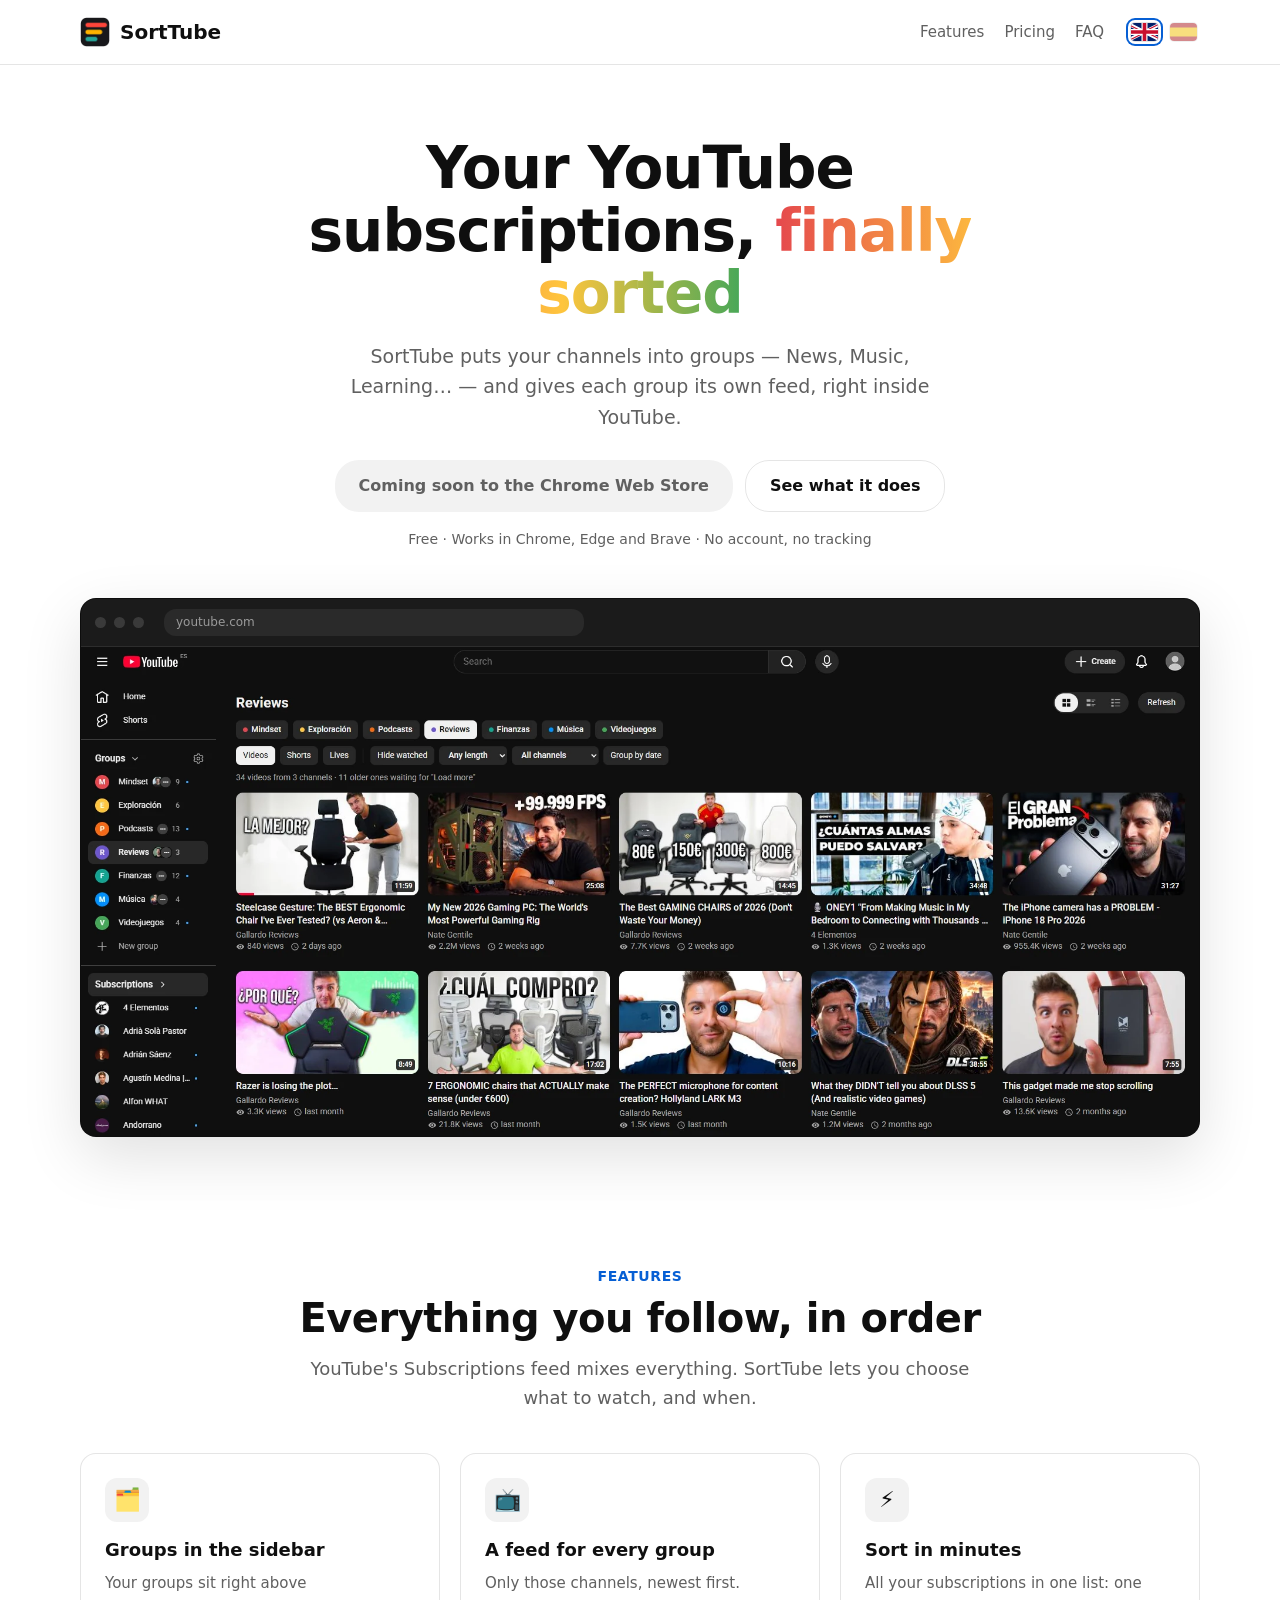
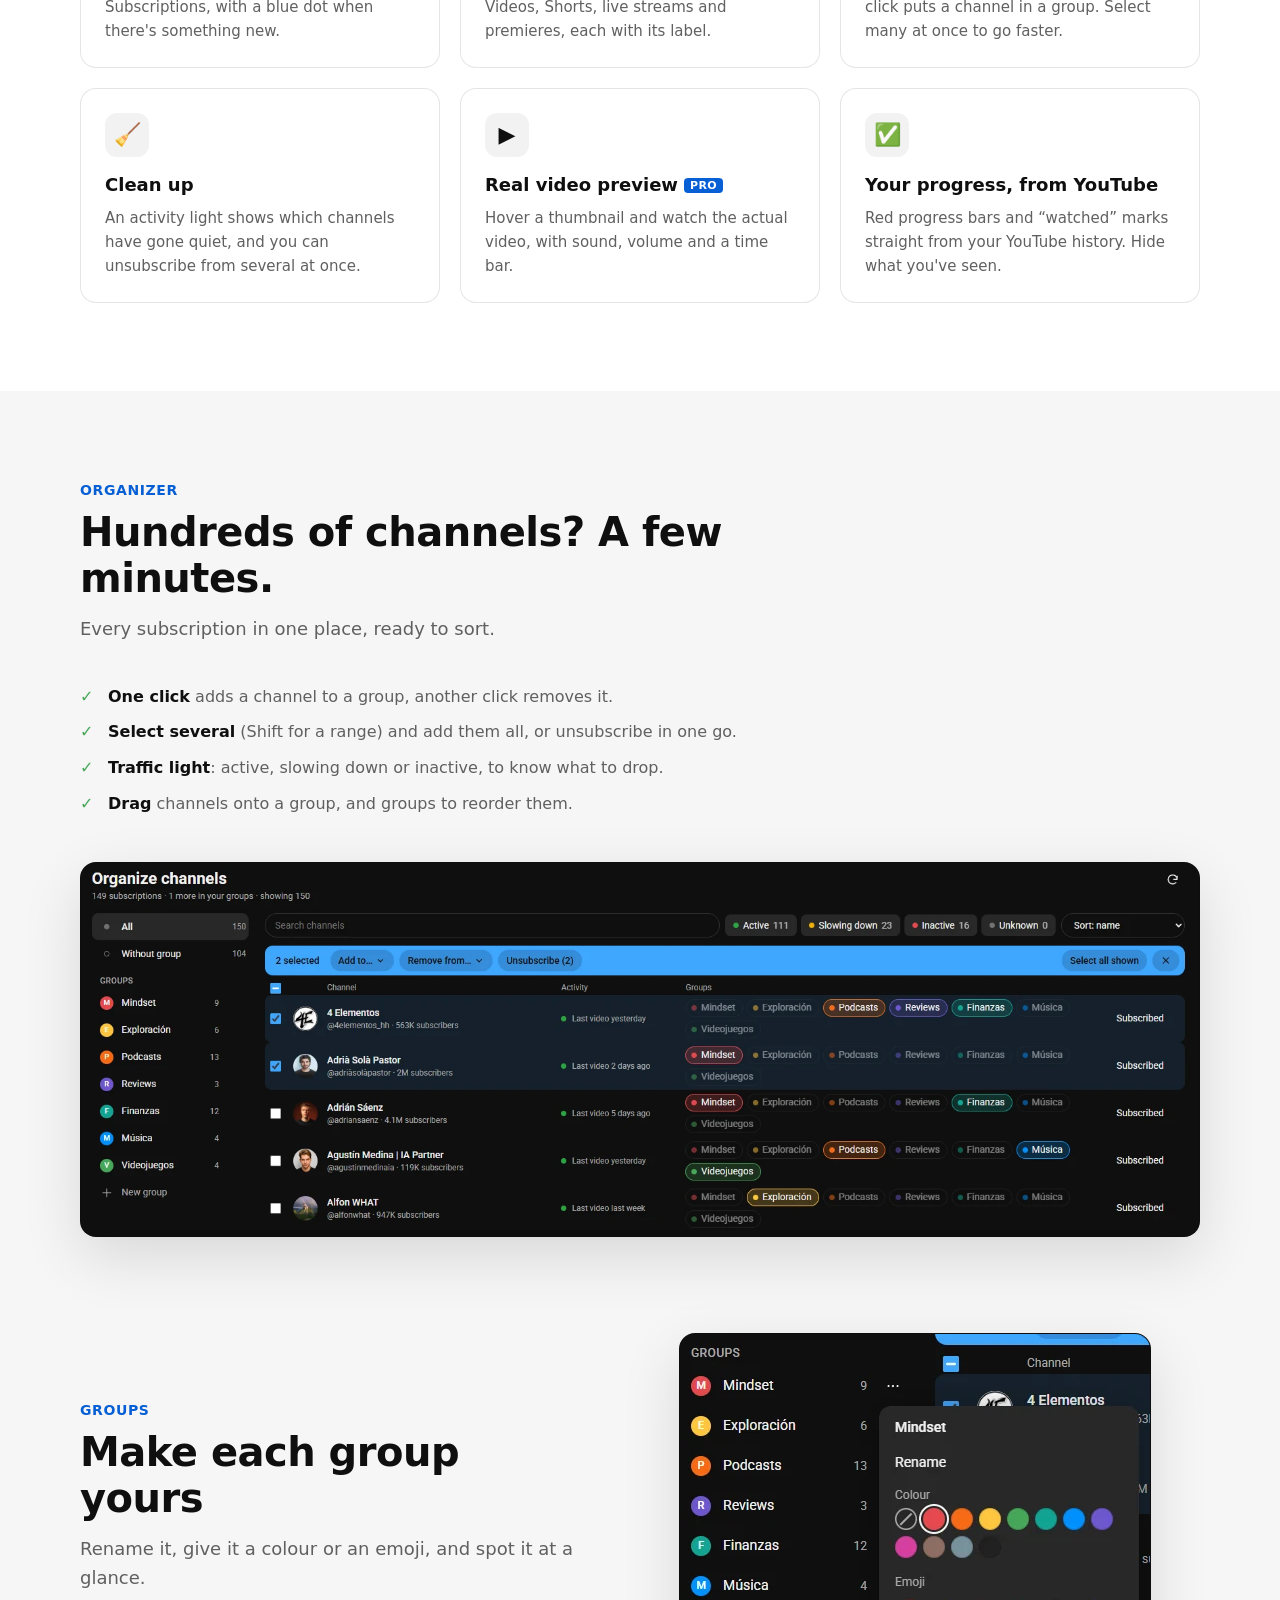
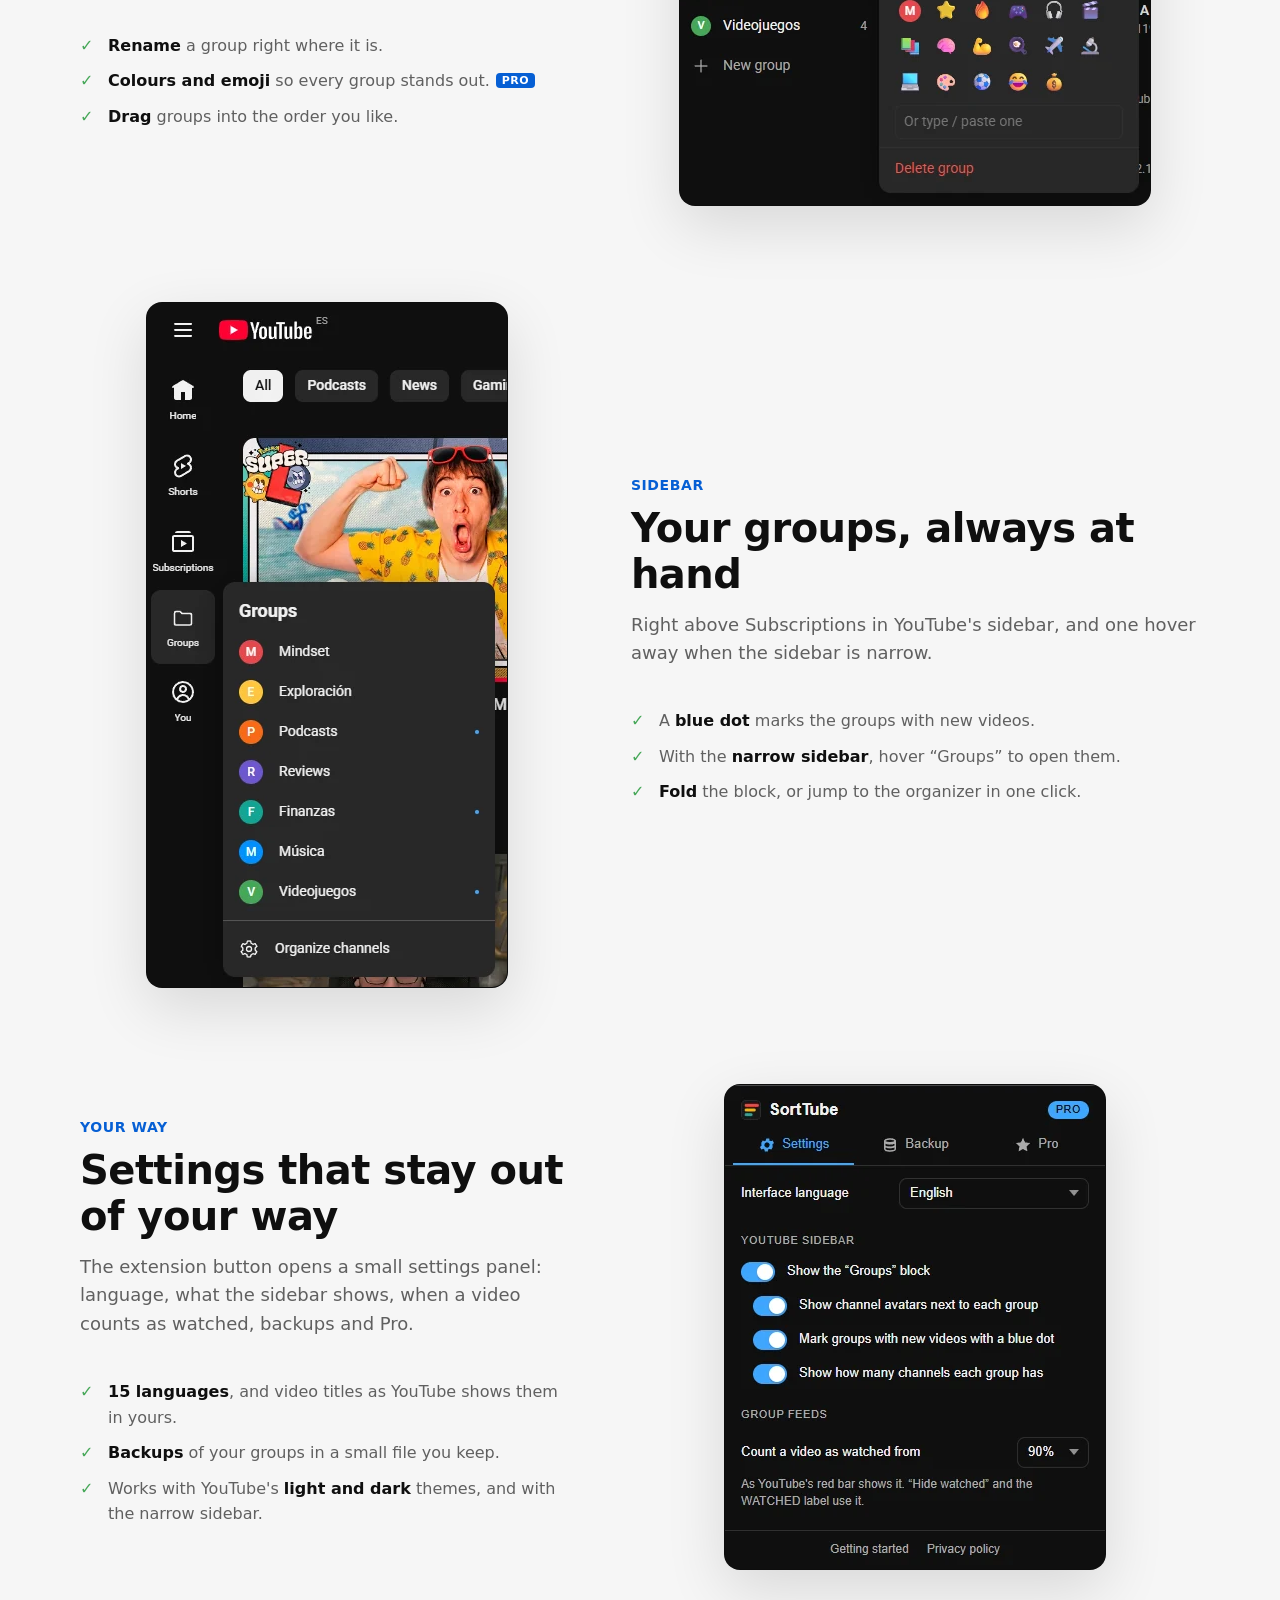
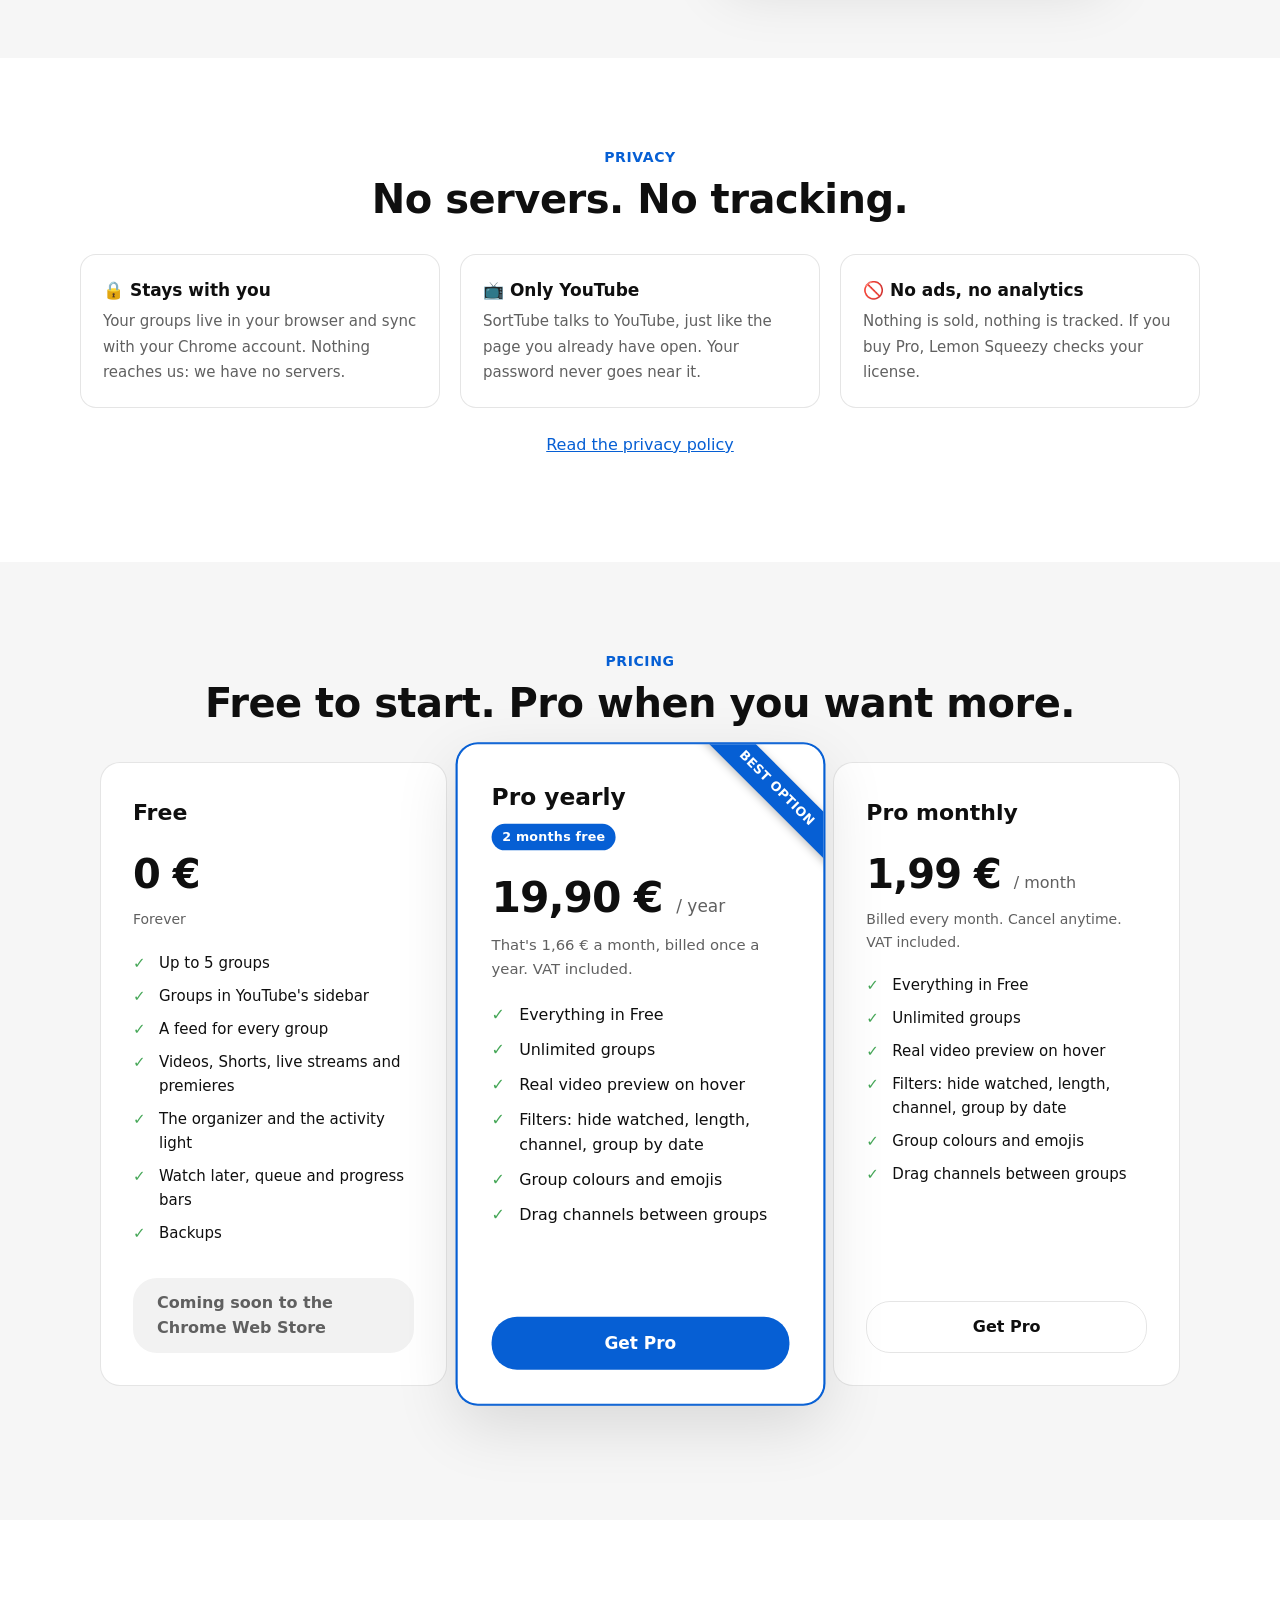
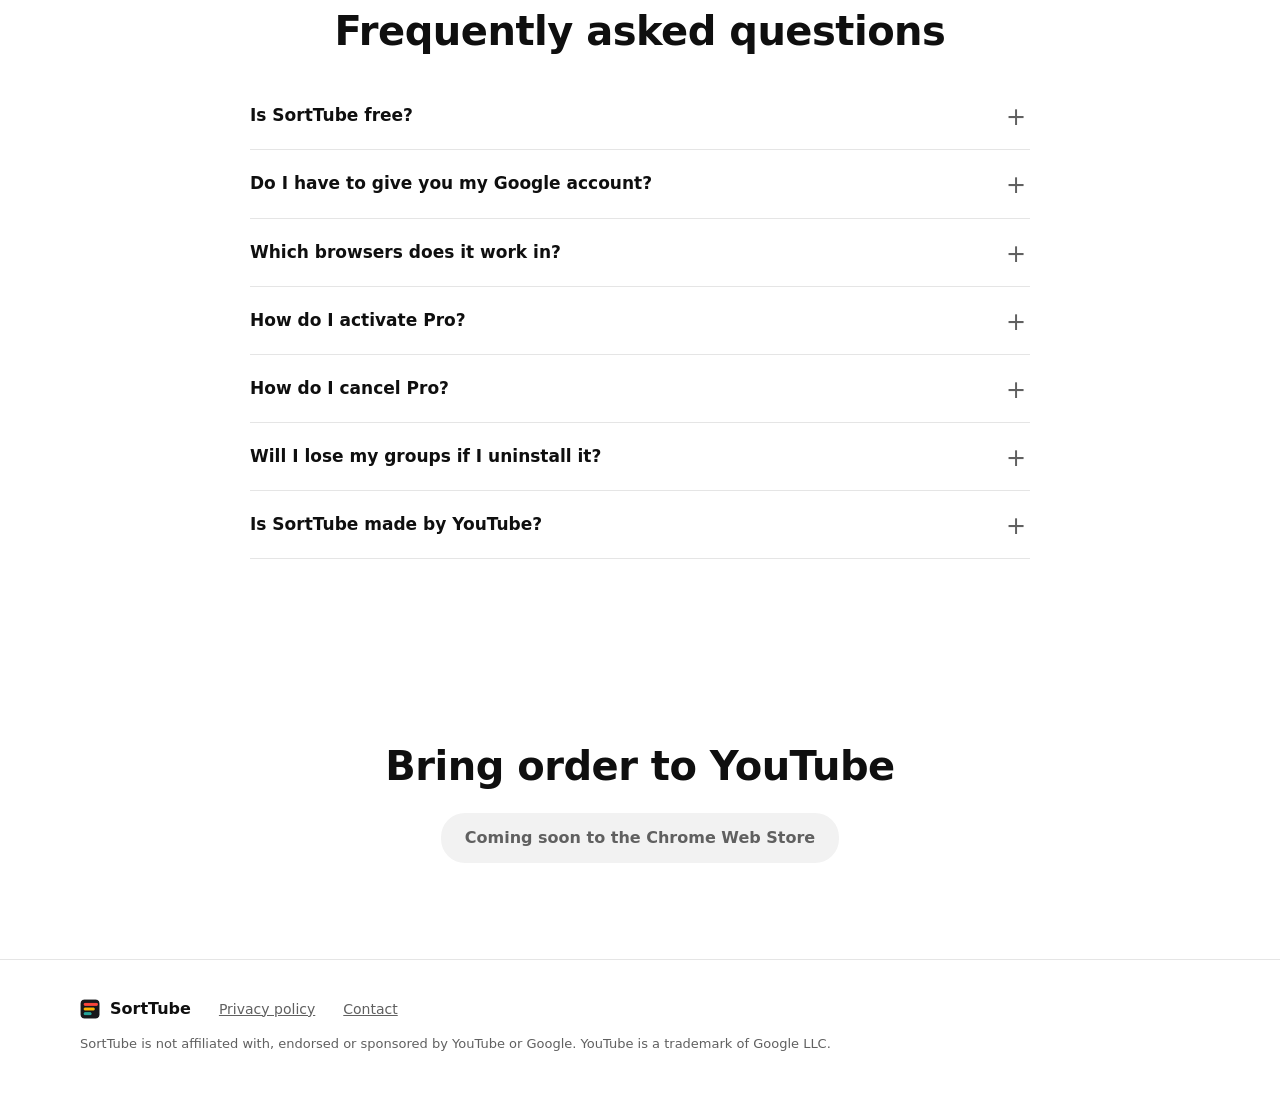
==== index.html @ 404946f7 "Add files via upload" ====
<!doctype html>
<html lang="en">
  <head>
    <meta charset="utf-8" />
    <meta name="viewport" content="width=device-width, initial-scale=1" />
    <title>SortTube — Organize your YouTube subscriptions into groups</title>
    <meta name="description" content="SortTube sorts your YouTube subscriptions into groups (News, Music, Learning…) and gives each group its own feed, right inside YouTube. Free, no account, no tracking." />
    <meta property="og:title" content="SortTube — Organize your YouTube subscriptions into groups" />
    <meta property="og:description" content="SortTube sorts your YouTube subscriptions into groups (News, Music, Learning…) and gives each group its own feed, right inside YouTube. Free, no account, no tracking." />
    <meta property="og:type" content="website" />
    <link rel="icon" href="assets/icon-32.png" />
    <link rel="stylesheet" href="assets/style.css" />
    <script>document.documentElement.classList.add("js");</script>
  </head>
  <body>
    <header class="top">
      <div class="wrap">
        <a class="brand" href="./"><img src="assets/icon-128.png" alt="" width="30" height="30" /> SortTube</a>
        <nav>
          <a class="hide-sm" href="#features">Features</a>
          <a href="#pricing">Pricing</a>
          <a class="hide-sm" href="#faq">FAQ</a>
        </nav>
        <div class="langs">
          <a href="./" hreflang="en" lang="en" data-lang-choice="en" title="English" aria-label="English" aria-current="page"><svg viewBox="0 0 60 30" preserveAspectRatio="xMidYMid slice" aria-hidden="true"><clipPath id="flag-uk"><path d="M30,15h30v15zv15h-30zh-30v-15zv-15h30z"/></clipPath><rect width="60" height="30" fill="#012169"/><path d="M0,0L60,30M60,0L0,30" stroke="#fff" stroke-width="6"/><path d="M0,0L60,30M60,0L0,30" clip-path="url(#flag-uk)" stroke="#c8102e" stroke-width="4"/><path d="M30,0v30M0,15h60" stroke="#fff" stroke-width="10"/><path d="M30,0v30M0,15h60" stroke="#c8102e" stroke-width="6"/></svg></a>
          <a href="es/" hreflang="es" lang="es" data-lang-choice="es" title="Español" aria-label="Español"><svg viewBox="0 0 3 2" aria-hidden="true"><rect width="3" height="2" fill="#aa151b"/><rect y="0.5" width="3" height="1" fill="#f1bf00"/></svg></a>
        </div>
      </div>
    </header>

    <main>
      <div class="hero">
        <div class="wrap">
          <h1>Your YouTube subscriptions, <em>finally sorted</em></h1>
          <p class="lead">SortTube puts your channels into groups — News, Music, Learning… — and gives each group its own feed, right inside YouTube.</p>
          <div class="actions">
            <span class="btn soon">Coming soon to the Chrome Web Store</span>
            <a class="btn ghost" href="#features">See what it does</a>
          </div>
          <p class="small">Free · Works in Chrome, Edge and Brave · No account, no tracking</p>

          <figure class="shot shot-hero">
            <div class="shot-bar" aria-hidden="true"><i></i><i></i><i></i><span>youtube.com</span></div>
            <img src="assets/shot-feed-en.webp" width="1905" height="833" alt="YouTube with SortTube: the Groups block in the sidebar and the feed of one group" />
          </figure>
        </div>
      </div>

      <section id="features">
        <div class="wrap">
          <div class="center">
            <p class="kicker">Features</p>
            <h2>Everything you follow, in order</h2>
            <p class="section-lead">YouTube's Subscriptions feed mixes everything. SortTube lets you choose what to watch, and when.</p>
          </div>
          <div class="features">
            <div class="feature"><div class="ico">🗂️</div><h3>Groups in the sidebar</h3><p>Your groups sit right above Subscriptions, with a blue dot when there's something new.</p></div>
            <div class="feature"><div class="ico">📺</div><h3>A feed for every group</h3><p>Only those channels, newest first. Videos, Shorts, live streams and premieres, each with its label.</p></div>
            <div class="feature"><div class="ico">⚡</div><h3>Sort in minutes</h3><p>All your subscriptions in one list: one click puts a channel in a group. Select many at once to go faster.</p></div>
            <div class="feature"><div class="ico">🧹</div><h3>Clean up</h3><p>An activity light shows which channels have gone quiet, and you can unsubscribe from several at once.</p></div>
            <div class="feature"><div class="ico">▶️</div><h3>Real video preview<span class="tag-pro">PRO</span></h3><p>Hover a thumbnail and watch the actual video, with sound, volume and a time bar.</p></div>
            <div class="feature"><div class="ico">✅</div><h3>Your progress, from YouTube</h3><p>Red progress bars and “watched” marks straight from your YouTube history. Hide what you've seen.</p></div>
          </div>
        </div>
      </section>

      <section class="soft">
        <div class="wrap">
          <div class="row stack">
            <div>
              <p class="kicker">Organizer</p>
              <h2>Hundreds of channels? A few minutes.</h2>
              <p class="section-lead">Every subscription in one place, ready to sort.</p>
              <ul><li><strong>One click</strong> adds a channel to a group, another click removes it.</li><li><strong>Select several</strong> (Shift for a range) and add them all, or unsubscribe in one go.</li><li><strong>Traffic light</strong>: active, slowing down or inactive, to know what to drop.</li><li><strong>Drag</strong> channels onto a group, and groups to reorder them.</li></ul>
            </div>
            <figure class="shot shot-wide">
              <img src="assets/shot-organizer-en.webp" width="1654" height="551" alt="SortTube's organizer: every subscription with its groups and its activity" loading="lazy" />
            </figure>
          </div>

          <div class="row">
            <div>
              <p class="kicker">Groups</p>
              <h2>Make each group yours</h2>
              <p class="section-lead">Rename it, give it a colour or an emoji, and spot it at a glance.</p>
              <ul><li><strong>Rename</strong> a group right where it is.</li><li><strong>Colours and emoji</strong> so every group stands out.<span class="tag-pro">PRO</span></li><li><strong>Drag</strong> groups into the order you like.</li></ul>
            </div>
            <figure class="shot shot-small">
              <img src="assets/shot-edit_group-en.webp" width="470" height="471" alt="A group's menu: rename, colour, emoji and delete" loading="lazy" />
            </figure>
          </div>

          <div class="row flip">
            <div>
              <p class="kicker">Sidebar</p>
              <h2>Your groups, always at hand</h2>
              <p class="section-lead">Right above Subscriptions in YouTube's sidebar, and one hover away when the sidebar is narrow.</p>
              <ul><li>A <strong>blue dot</strong> marks the groups with new videos.</li><li>With the <strong>narrow sidebar</strong>, hover “Groups” to open them.</li><li><strong>Fold</strong> the block, or jump to the organizer in one click.</li></ul>
            </div>
            <figure class="shot shot-small">
              <img src="assets/shot-miniguide-en.webp" width="360" height="684" alt="The narrow YouTube sidebar with the Groups menu open" loading="lazy" />
            </figure>
          </div>

          <div class="row">
            <div>
              <p class="kicker">Your way</p>
              <h2>Settings that stay out of your way</h2>
              <p class="section-lead">The extension button opens a small settings panel: language, what the sidebar shows, when a video counts as watched, backups and Pro.</p>
              <ul><li><strong>15 languages</strong>, and video titles as YouTube shows them in yours.</li><li><strong>Backups</strong> of your groups in a small file you keep.</li><li>Works with YouTube's <strong>light and dark</strong> themes, and with the narrow sidebar.</li></ul>
            </div>
            <figure class="shot shot-small">
              <img src="assets/shot-popup-en.webp" width="380" height="484" alt="SortTube's settings popup" loading="lazy" />
            </figure>
          </div>
        </div>
      </section>

      <section>
        <div class="wrap">
          <div class="center">
            <p class="kicker">Privacy</p>
            <h2>No servers. No tracking.</h2>
          </div>
          <div class="privacy-band" style="margin-top:32px">
            <div><b>🔒 Stays with you</b><span>Your groups live in your browser and sync with your Chrome account. Nothing reaches us: we have no servers.</span></div>
            <div><b>📺 Only YouTube</b><span>SortTube talks to YouTube, just like the page you already have open. Your password never goes near it.</span></div>
            <div><b>🚫 No ads, no analytics</b><span>Nothing is sold, nothing is tracked. If you buy Pro, Lemon Squeezy checks your license.</span></div>
          </div>
          <p class="center" style="margin-top:24px"><a href="privacy/#en">Read the privacy policy</a></p>
        </div>
      </section>

      <section id="pricing" class="soft">
        <div class="wrap center">
          <p class="kicker">Pricing</p>
          <h2>Free to start. Pro when you want more.</h2>
          <div class="plans" style="margin-top:36px">
            <div class="plan">
              <h3>Free</h3>
              <div class="price">0 €</div>
              <p class="note">Forever</p>
              <ul><li>Up to 5 groups</li><li>Groups in YouTube's sidebar</li><li>A feed for every group</li><li>Videos, Shorts, live streams and premieres</li><li>The organizer and the activity light</li><li>Watch later, queue and progress bars</li><li>Backups</li></ul>
              <span class="btn soon">Coming soon to the Chrome Web Store</span>
            </div>
            <div class="plan pro">
              <span class="ribbon">Best option</span>
              <h3>Pro yearly <span class="badge">2 months free</span></h3>
              <div class="price">19,90 € <small>/ year</small></div>
              <p class="note">That's 1,66 € a month, billed once a year. VAT included.</p>
              <ul><li>Everything in Free</li><li>Unlimited groups</li><li>Real video preview on hover</li><li>Filters: hide watched, length, channel, group by date</li><li>Group colours and emojis</li><li>Drag channels between groups</li></ul>
              <a class="btn primary" href="https://sorttube.lemonsqueezy.com/checkout/buy/bdb3d7be-37f2-46bf-bc23-933b9845b94e" target="_blank" rel="noopener">Get Pro</a>
            </div>
            <div class="plan">
              <h3>Pro monthly</h3>
              <div class="price">1,99 € <small>/ month</small></div>
              <p class="note">Billed every month. Cancel anytime. VAT included.</p>
              <ul><li>Everything in Free</li><li>Unlimited groups</li><li>Real video preview on hover</li><li>Filters: hide watched, length, channel, group by date</li><li>Group colours and emojis</li><li>Drag channels between groups</li></ul>
              <a class="btn ghost" href="https://sorttube.lemonsqueezy.com/checkout/buy/bdb3d7be-37f2-46bf-bc23-933b9845b94e" target="_blank" rel="noopener">Get Pro</a>
            </div>
          </div>
          <p class="plans-after">Install SortTube first: the license key you receive by email goes in its settings.</p>
        </div>
      </section>

      <section id="faq">
        <div class="wrap">
          <h2 class="center">Frequently asked questions</h2>
          <div class="faq" style="margin-top:28px">
            <details><summary>Is SortTube free?</summary><p>Yes. The free version has everything you need to sort and watch up to 5 groups. Pro is optional.</p></details>
            <details><summary>Do I have to give you my Google account?</summary><p>No. SortTube uses YouTube in your own browser, the same session you already have. It never sees your password and has no servers of its own.</p></details>
            <details><summary>Which browsers does it work in?</summary><p>Chrome and the browsers that install extensions from the Chrome Web Store: Edge, Brave, Opera, Vivaldi…</p></details>
            <details><summary>How do I activate Pro?</summary><p>After buying, you get a license key by email. Open SortTube's settings (its button in the toolbar) → Pro → enter the key.</p></details>
            <details><summary>How do I cancel Pro?</summary><p>From the link in your purchase email, whenever you want. Pro stays on until the end of the period you paid for, and your groups are kept.</p></details>
            <details><summary>Will I lose my groups if I uninstall it?</summary><p>Download a backup first (SortTube's settings → Backup) and import it later. With Chrome sync on, they also come back on your other computers.</p></details>
            <details><summary>Is SortTube made by YouTube?</summary><p>No. SortTube is an independent extension, not affiliated with YouTube or Google.</p></details>
          </div>
        </div>
      </section>

      <div class="final">
        <div class="wrap">
          <h2>Bring order to YouTube</h2>
          <span class="btn soon">Coming soon to the Chrome Web Store</span>
        </div>
      </div>
    </main>

    <footer>
      <div class="wrap">
        <a class="brand" href="./" style="font-size:16px"><img src="assets/icon-32.png" alt="" width="20" height="20" /> SortTube</a>
        <a href="privacy/#en">Privacy policy</a>
        <a href="mailto:[CORREO DE CONTACTO]">Contact</a>
        <span class="fine">SortTube is not affiliated with, endorsed or sponsored by YouTube or Google. YouTube is a trademark of Google LLC.</span>
      </div>
    </footer>

    <script>
      // Remember a language chosen by hand, so the automatic choice on the
      // English page does not undo it.
      document.querySelectorAll("[data-lang-choice]").forEach(function (a) {
        a.addEventListener("click", function () {
          try { localStorage.setItem("sorttube-site-lang", a.dataset.langChoice); } catch (e) {}
        });
      });
      // Sections fade in as they come into view (style.css, "Appear on
      // scroll"); siblings one after another.
      (function () {
        var sel = ".hero h1, .hero .lead, .hero .actions, .hero .small, .shot-hero, section .center > *, " +
          ".feature, .row > *, .privacy-band > div, .plan, .plans-after, .faq details, .final .wrap > *";
        var items = document.querySelectorAll(sel);
        items.forEach(function (el) {
          var i = 0;
          for (var s = el.previousElementSibling; s; s = s.previousElementSibling) if (s.matches(sel)) i++;
          el.style.setProperty("--d", Math.min(i, 5) * 0.08 + "s");
        });
        if (!("IntersectionObserver" in window)) {
          items.forEach(function (el) { el.classList.add("in"); });
          return;
        }
        var io = new IntersectionObserver(function (entries) {
          entries.forEach(function (e) {
            if (e.isIntersecting) {
              e.target.classList.add("in");
              io.unobserve(e.target);
            }
          });
        }, { rootMargin: "0px 0px -8% 0px", threshold: 0.12 });
        items.forEach(function (el) { io.observe(el); });
      })();
      // The header gets a shadow once the page is scrolled.
      (function () {
        var top = document.querySelector(".top");
        var update = function () { top.classList.toggle("scrolled", window.scrollY > 8); };
        window.addEventListener("scroll", update, { passive: true });
        update();
      })();
      try {
        if (!localStorage.getItem("sorttube-site-lang") && /^es\b/i.test(navigator.language || "")) {
          location.replace("es/" + location.hash);
        }
      } catch (e) {}
    </script>
  </body>
</html>
---- assets/style.css ----
/* SortTube website. Dark by default (like YouTube at night); light when
   the system asks for it. Screenshots: promo/shots/ (see tools/make_site.py). */

:root {
  --bg: #0f0f0f;
  --bg-soft: #181818;
  --panel: #212121;
  --panel-2: #2a2a2a;
  --fg: #f1f1f1;
  --muted: #aaaaaa;
  --line: rgba(255, 255, 255, 0.12);
  --accent: #3ea6ff;
  --accent-fg: #0f0f0f;
  --red: #ff3d3d;
  --brand-1: #e5484d;
  --brand-2: #ffc53d;
  --brand-3: #46a758;
  --radius: 16px;
  --shadow: 0 20px 60px rgba(0, 0, 0, 0.45);
  color-scheme: dark;
}

@media (prefers-color-scheme: light) {
  :root {
    --bg: #ffffff;
    --bg-soft: #f6f6f6;
    --panel: #ffffff;
    --panel-2: #f2f2f2;
    --fg: #0f0f0f;
    --muted: #606060;
    --line: rgba(0, 0, 0, 0.1);
    --accent: #065fd4;
    --accent-fg: #ffffff;
    --shadow: 0 20px 60px rgba(0, 0, 0, 0.12);
    color-scheme: light;
  }
}

* {
  box-sizing: border-box;
}

html {
  scroll-behavior: smooth;
}

body {
  margin: 0;
  background: var(--bg);
  color: var(--fg);
  font: 16px/1.6 "Roboto", system-ui, -apple-system, "Segoe UI", Arial, sans-serif;
  -webkit-font-smoothing: antialiased;
}

a {
  color: var(--accent);
}

img {
  max-width: 100%;
}

.wrap {
  width: min(1120px, 100% - 32px);
  margin: 0 auto;
}

/* ---------------------------------------------------------------- header */

.top {
  position: sticky;
  top: 0;
  z-index: 10;
  border-bottom: 1px solid var(--line);
  background: color-mix(in srgb, var(--bg) 85%, transparent);
  backdrop-filter: blur(12px);
}

.top {
  transition: box-shadow 0.25s;
}

.top.scrolled {
  box-shadow: 0 6px 24px rgba(0, 0, 0, 0.25);
}

.top .wrap {
  display: flex;
  align-items: center;
  gap: 24px;
  height: 64px;
}

.brand {
  display: flex;
  align-items: center;
  gap: 10px;
  color: var(--fg);
  font-size: 20px;
  font-weight: 700;
  text-decoration: none;
}

.brand img {
  border-radius: 22%;
}

.top nav {
  display: flex;
  gap: 20px;
  margin-left: auto;
}

.top nav a {
  color: var(--muted);
  font-size: 15px;
  text-decoration: none;
}

.top nav a:hover {
  color: var(--fg);
}

.langs {
  display: flex;
  gap: 6px;
}

.langs a {
  display: block;
  padding: 3px;
  border-radius: 7px;
  opacity: 0.5;
  transition: opacity 0.15s;
}

.langs a:hover,
.langs a:focus-visible {
  opacity: 1;
}

.langs a[aria-current] {
  opacity: 1;
  box-shadow: 0 0 0 2px var(--accent);
}

.langs svg {
  display: block;
  width: 27px;
  height: 18px;
  border-radius: 4px;
  box-shadow: 0 0 0 1px var(--line);
}

/* --------------------------------------------------------------- buttons */

.btn {
  display: inline-flex;
  align-items: center;
  gap: 10px;
  padding: 12px 24px;
  border-radius: 24px;
  font-weight: 600;
  text-decoration: none;
  transition: transform 0.12s, filter 0.12s;
}

.btn:hover {
  filter: brightness(1.08);
  transform: translateY(-1px);
}

.btn.primary {
  background: var(--accent);
  color: var(--accent-fg);
}

.btn.ghost {
  border: 1px solid var(--line);
  color: var(--fg);
}

.btn.soon {
  background: var(--panel-2);
  color: var(--muted);
  cursor: default;
  transform: none;
  filter: none;
}

/* ------------------------------------------------------------------ hero */

.hero {
  padding: 72px 0 40px;
  text-align: center;
}

.hero h1 {
  max-width: 820px;
  margin: 0 auto 16px;
  font-size: clamp(34px, 5.5vw, 58px);
  line-height: 1.08;
  letter-spacing: -1px;
}

.hero h1 em {
  font-style: normal;
  background: linear-gradient(90deg, var(--brand-1), var(--brand-2) 55%, var(--brand-3));
  -webkit-background-clip: text;
  background-clip: text;
  color: transparent;
}

.hero .lead {
  max-width: 640px;
  margin: 0 auto 28px;
  color: var(--muted);
  font-size: 19px;
}

.hero .actions {
  display: flex;
  flex-wrap: wrap;
  justify-content: center;
  gap: 12px;
}

.hero .small {
  margin-top: 16px;
  color: var(--muted);
  font-size: 14px;
}

/* ----------------------------------------------------------- screenshots */

.shot {
  overflow: hidden;
  margin: 0;
  border: 1px solid var(--line);
  border-radius: var(--radius);
  background: #0f0f0f;
  box-shadow: var(--shadow);
}

.shot img {
  display: block;
  width: 100%;
  height: auto;
}

.shot-hero {
  margin: 48px auto 0;
}

.shot-bar {
  display: flex;
  align-items: center;
  gap: 8px;
  padding: 10px 14px;
  border-bottom: 1px solid rgba(255, 255, 255, 0.08);
  background: #1b1b1b;
}

.shot-bar i {
  width: 11px;
  height: 11px;
  border-radius: 50%;
  background: #3a3a3a;
}

.shot-bar span {
  flex: 1;
  max-width: 420px;
  margin-left: 12px;
  padding: 4px 12px;
  border-radius: 12px;
  background: #2a2a2a;
  color: #9a9a9a;
  font-size: 12px;
  text-align: left;
}

/* Popups and menus: at most their real size (set by the width attribute). */
.shot-small {
  width: fit-content;
  max-width: 100%;
  margin: 0 auto;
}

.shot-small img {
  width: auto;
  max-width: 100%;
}

/* --------------------------------------------------------------- sections */

section {
  padding: 88px 0;
  scroll-margin-top: 64px; /* the sticky header */
}

section.soft {
  background: var(--bg-soft);
}

.kicker {
  margin: 0 0 8px;
  color: var(--accent);
  font-size: 14px;
  font-weight: 600;
  letter-spacing: 0.6px;
  text-transform: uppercase;
}

h2 {
  margin: 0 0 14px;
  font-size: clamp(28px, 3.6vw, 40px);
  line-height: 1.15;
  letter-spacing: -0.5px;
}

.section-lead {
  max-width: 660px;
  margin: 0 0 40px;
  color: var(--muted);
  font-size: 18px;
}

.center {
  text-align: center;
}

.center .section-lead {
  margin-right: auto;
  margin-left: auto;
}

/* features grid */

.features {
  display: grid;
  grid-template-columns: repeat(3, minmax(0, 1fr));
  gap: 20px;
}

.feature {
  padding: 24px;
  border: 1px solid var(--line);
  border-radius: var(--radius);
  background: var(--panel);
}

.feature .ico {
  display: grid;
  place-items: center;
  width: 44px;
  height: 44px;
  margin-bottom: 14px;
  border-radius: 12px;
  background: var(--panel-2);
  font-size: 22px;
}

.feature h3 {
  margin: 0 0 6px;
  font-size: 18px;
}

.feature p {
  margin: 0;
  color: var(--muted);
  font-size: 15px;
}

.tag-pro {
  margin-left: 6px;
  padding: 1px 6px;
  border-radius: 4px;
  background: var(--accent);
  color: var(--accent-fg);
  font-size: 11px;
  font-weight: 700;
  letter-spacing: 0.4px;
  vertical-align: 2px;
}

/* showcase rows: text + screenshot */

.row {
  display: grid;
  grid-template-columns: minmax(0, 1fr) minmax(0, 1.15fr);
  gap: 56px;
  align-items: center;
}

.row.stack {
  grid-template-columns: minmax(0, 1fr);
  gap: 36px;
}

.row.stack > :first-child {
  max-width: 720px;
}

.row + .row {
  margin-top: 96px;
}

.row.flip > :first-child {
  order: 2;
}

.row ul {
  margin: 18px 0 0;
  padding: 0;
  list-style: none;
}

.row li {
  position: relative;
  margin-bottom: 10px;
  padding-left: 28px;
  color: var(--muted);
}

.row li::before {
  content: "✓";
  position: absolute;
  left: 0;
  color: var(--brand-3);
  font-weight: 700;
}

.row li strong {
  color: var(--fg);
}

/* ---------------------------------------------------------- privacy band */

.privacy-band {
  display: grid;
  grid-template-columns: repeat(3, minmax(0, 1fr));
  gap: 20px;
}

.privacy-band div {
  padding: 22px;
  border-radius: var(--radius);
  background: var(--panel);
  border: 1px solid var(--line);
}

.privacy-band b {
  display: block;
  margin-bottom: 4px;
  font-size: 17px;
}

.privacy-band span {
  color: var(--muted);
  font-size: 15px;
}

/* ---------------------------------------------------------------- pricing */

.plans {
  display: grid;
  grid-template-columns: repeat(3, minmax(0, 1fr));
  gap: 20px;
  max-width: 1080px;
  margin: 0 auto;
}

.plans-after {
  max-width: 620px;
  margin: 24px auto 0;
  color: var(--muted);
  font-size: 14px;
}

.plan {
  display: flex;
  flex-direction: column;
  padding: 32px;
  border: 1px solid var(--line);
  border-radius: 20px;
  background: var(--panel);
  text-align: left;
}

.plan.pro {
  position: relative;
  overflow: hidden;
  border-color: var(--accent);
  box-shadow: 0 0 0 1px var(--accent), var(--shadow);
}

/* Diagonal ribbon across the top right corner. */
.plan .ribbon {
  position: absolute;
  top: 26px;
  right: -46px;
  width: 180px;
  padding: 6px 0;
  background: var(--accent);
  color: var(--accent-fg);
  box-shadow: 0 2px 8px rgba(0, 0, 0, 0.25);
  font-size: 12px;
  font-weight: 700;
  letter-spacing: 0.4px;
  text-align: center;
  text-transform: uppercase;
  transform: rotate(45deg);
}

.plan.pro h3 {
  padding-right: 64px;
}

/* The yearly plan stands out: a bit bigger than the others (side by side). */
.plan.pro {
  z-index: 1;
  scale: 1.06;
}

.plan h3 {
  display: flex;
  flex-wrap: wrap;
  align-items: center;
  gap: 8px 10px;
  margin: 0;
  font-size: 22px;
}

.plan .badge {
  padding: 3px 10px;
  border-radius: 999px;
  background: var(--accent);
  color: var(--accent-fg);
  font-size: 12px;
  font-weight: 700;
  letter-spacing: 0.2px;
}

.plan .price {
  margin: 12px 0 2px;
  font-size: 40px;
  font-weight: 700;
  letter-spacing: -1px;
}

.plan .price small {
  color: var(--muted);
  font-size: 16px;
  font-weight: 500;
  letter-spacing: 0;
}

.plan .note {
  margin: 0 0 20px;
  color: var(--muted);
  font-size: 14px;
}

.plan ul {
  flex: 1;
  margin: 0 0 24px;
  padding: 0;
  list-style: none;
}

.plan li {
  position: relative;
  margin-bottom: 9px;
  padding-left: 26px;
  font-size: 15px;
}

.plan li::before {
  content: "✓";
  position: absolute;
  left: 0;
  color: var(--brand-3);
  font-weight: 700;
}

.plan .btn {
  justify-content: center;
}

/* -------------------------------------------------------------------- FAQ */

.faq {
  max-width: 780px;
  margin: 0 auto;
}

.faq details {
  border-bottom: 1px solid var(--line);
}

.faq summary {
  position: relative;
  padding: 20px 36px 20px 0;
  font-size: 17px;
  font-weight: 600;
  list-style: none;
  cursor: pointer;
}

.faq summary::-webkit-details-marker {
  display: none;
}

.faq summary::after {
  content: "+";
  position: absolute;
  top: 16px;
  right: 4px;
  color: var(--muted);
  font-size: 24px;
  font-weight: 400;
}

.faq details[open] summary::after {
  content: "–";
}

.faq details p {
  margin: -6px 0 20px;
  color: var(--muted);
}

/* --------------------------------------------------------------- final CTA */

.final {
  padding: 96px 0;
  text-align: center;
}

.final h2 {
  margin-bottom: 24px;
}

/* ----------------------------------------------------------------- footer */

footer {
  padding: 36px 0 48px;
  border-top: 1px solid var(--line);
  color: var(--muted);
  font-size: 14px;
}

footer .wrap {
  display: flex;
  flex-wrap: wrap;
  gap: 12px 28px;
  align-items: center;
}

footer a {
  color: var(--muted);
}

footer .fine {
  flex-basis: 100%;
  font-size: 13px;
}

/* -------------------------------------------------------- hover on cards */

.feature,
.privacy-band div,
.plan,
.shot {
  transition: scale 0.25s ease, box-shadow 0.25s ease, border-color 0.25s ease;
}

@media (hover: hover) {
  .feature:hover,
  .privacy-band div:hover,
  .plan:hover {
    scale: 1.03;
    border-color: color-mix(in srgb, var(--accent) 45%, var(--line));
    box-shadow: var(--shadow);
  }

  /* Screenshots: a slight zoom (less for the big ones). */
  .shot:hover {
    scale: 1.02;
    box-shadow: 0 28px 80px rgba(0, 0, 0, 0.5);
  }

  .shot-small:hover {
    scale: 1.04;
  }

  .plan.pro:hover {
    scale: 1.08;
    border-color: var(--accent);
    box-shadow: 0 0 0 1px var(--accent), var(--shadow);
  }
}

/* ------------------------------------------------------- appear on scroll */
/* Only with scripts (the "js" class, set in <head>): the script below the
   page marks each block "in" when it comes into view; --d staggers
   siblings. "translate" and "scale" are separate properties, so the hover
   above keeps working. */

.js :is(.hero h1, .hero .lead, .hero .actions, .hero .small, .shot-hero, section .center > *,
  .feature, .row > *, .privacy-band > div, .plan, .plans-after, .faq details, .final .wrap > *) {
  transition: opacity 0.7s ease var(--d, 0s), translate 0.7s cubic-bezier(0.2, 0.7, 0.2, 1) var(--d, 0s),
    scale 0.25s ease, box-shadow 0.25s ease, border-color 0.25s ease;
}

.js :is(.hero h1, .hero .lead, .hero .actions, .hero .small, .shot-hero, section .center > *,
  .feature, .row > *, .privacy-band > div, .plan, .plans-after, .faq details, .final .wrap > *):not(.in) {
  opacity: 0;
  translate: 0 28px;
}

@media (prefers-reduced-motion: reduce) {
  .js :is(.hero h1, .hero .lead, .hero .actions, .hero .small, .shot-hero, section .center > *,
    .feature, .row > *, .privacy-band > div, .plan, .plans-after, .faq details, .final .wrap > *):not(.in) {
    opacity: 1;
    translate: none;
  }

  * {
    transition: none !important;
  }
}

/* ------------------------------------------------------------- responsive */

@media (max-width: 920px) {
  .features,
  .privacy-band {
    grid-template-columns: repeat(2, minmax(0, 1fr));
  }

  .row,
  .row.flip {
    grid-template-columns: minmax(0, 1fr);
    gap: 32px;
  }

  .row.flip > :first-child {
    order: 0;
  }

  .plans {
    grid-template-columns: minmax(0, 1fr);
    max-width: 480px;
  }

  .plan.pro,
  .plan.pro:hover {
    scale: 1;
  }
}

@media (max-width: 640px) {
  .top nav a.hide-sm {
    display: none;
  }

  .hero {
    padding-top: 48px;
  }

  .features,
  .privacy-band {
    grid-template-columns: minmax(0, 1fr);
  }


  section {
    padding: 64px 0;
  }
}
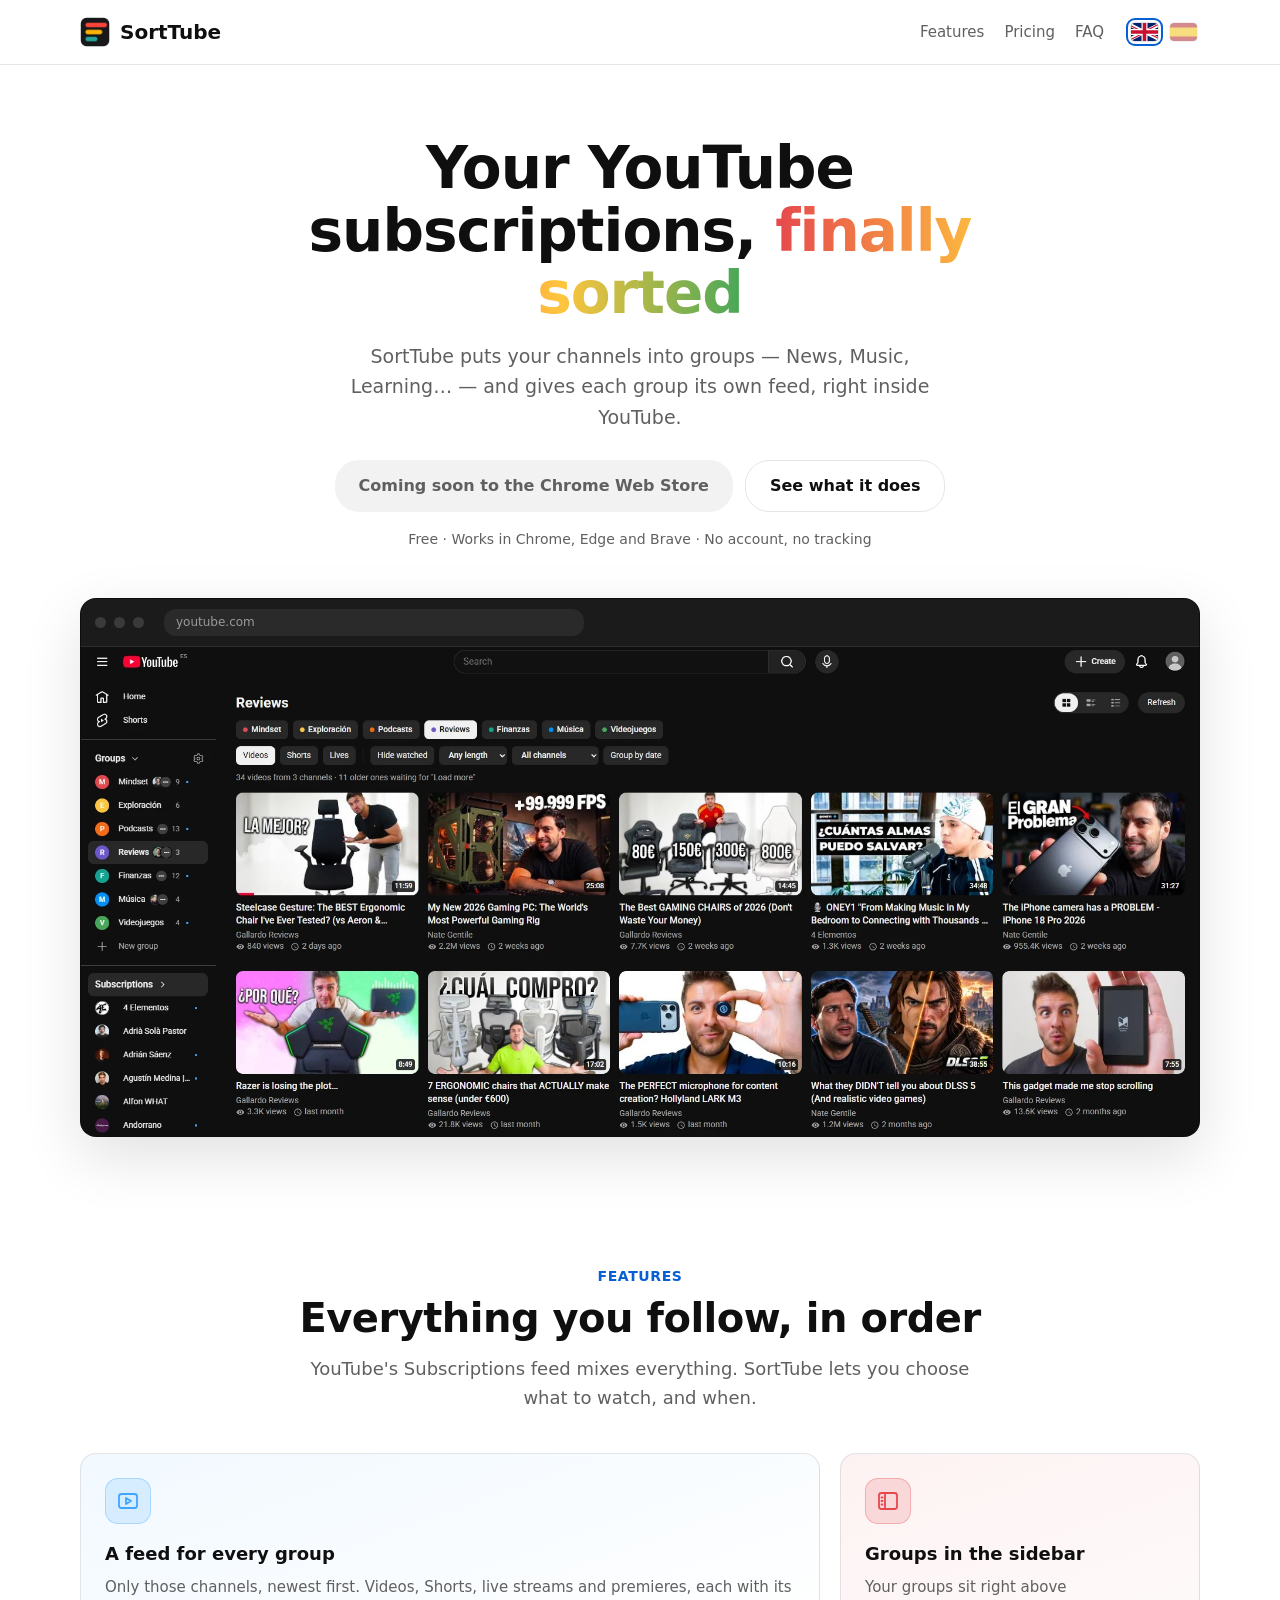
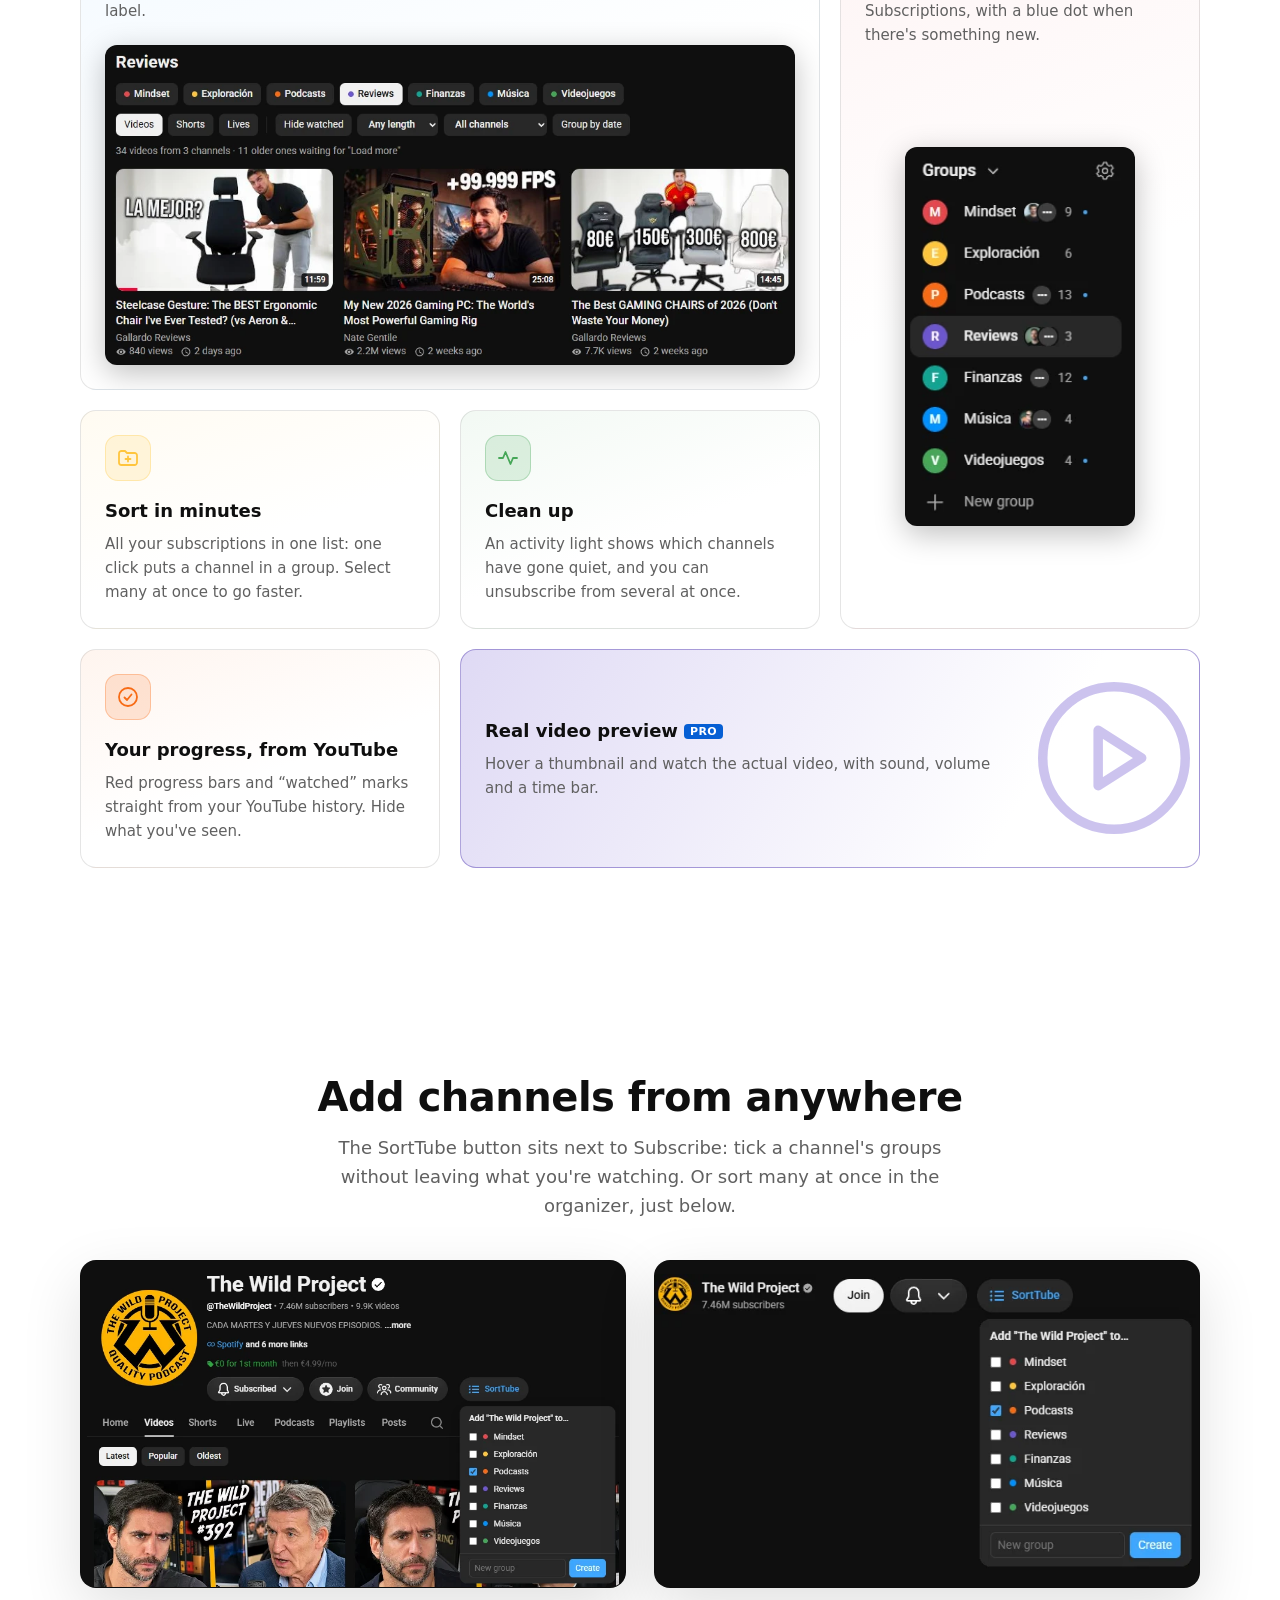
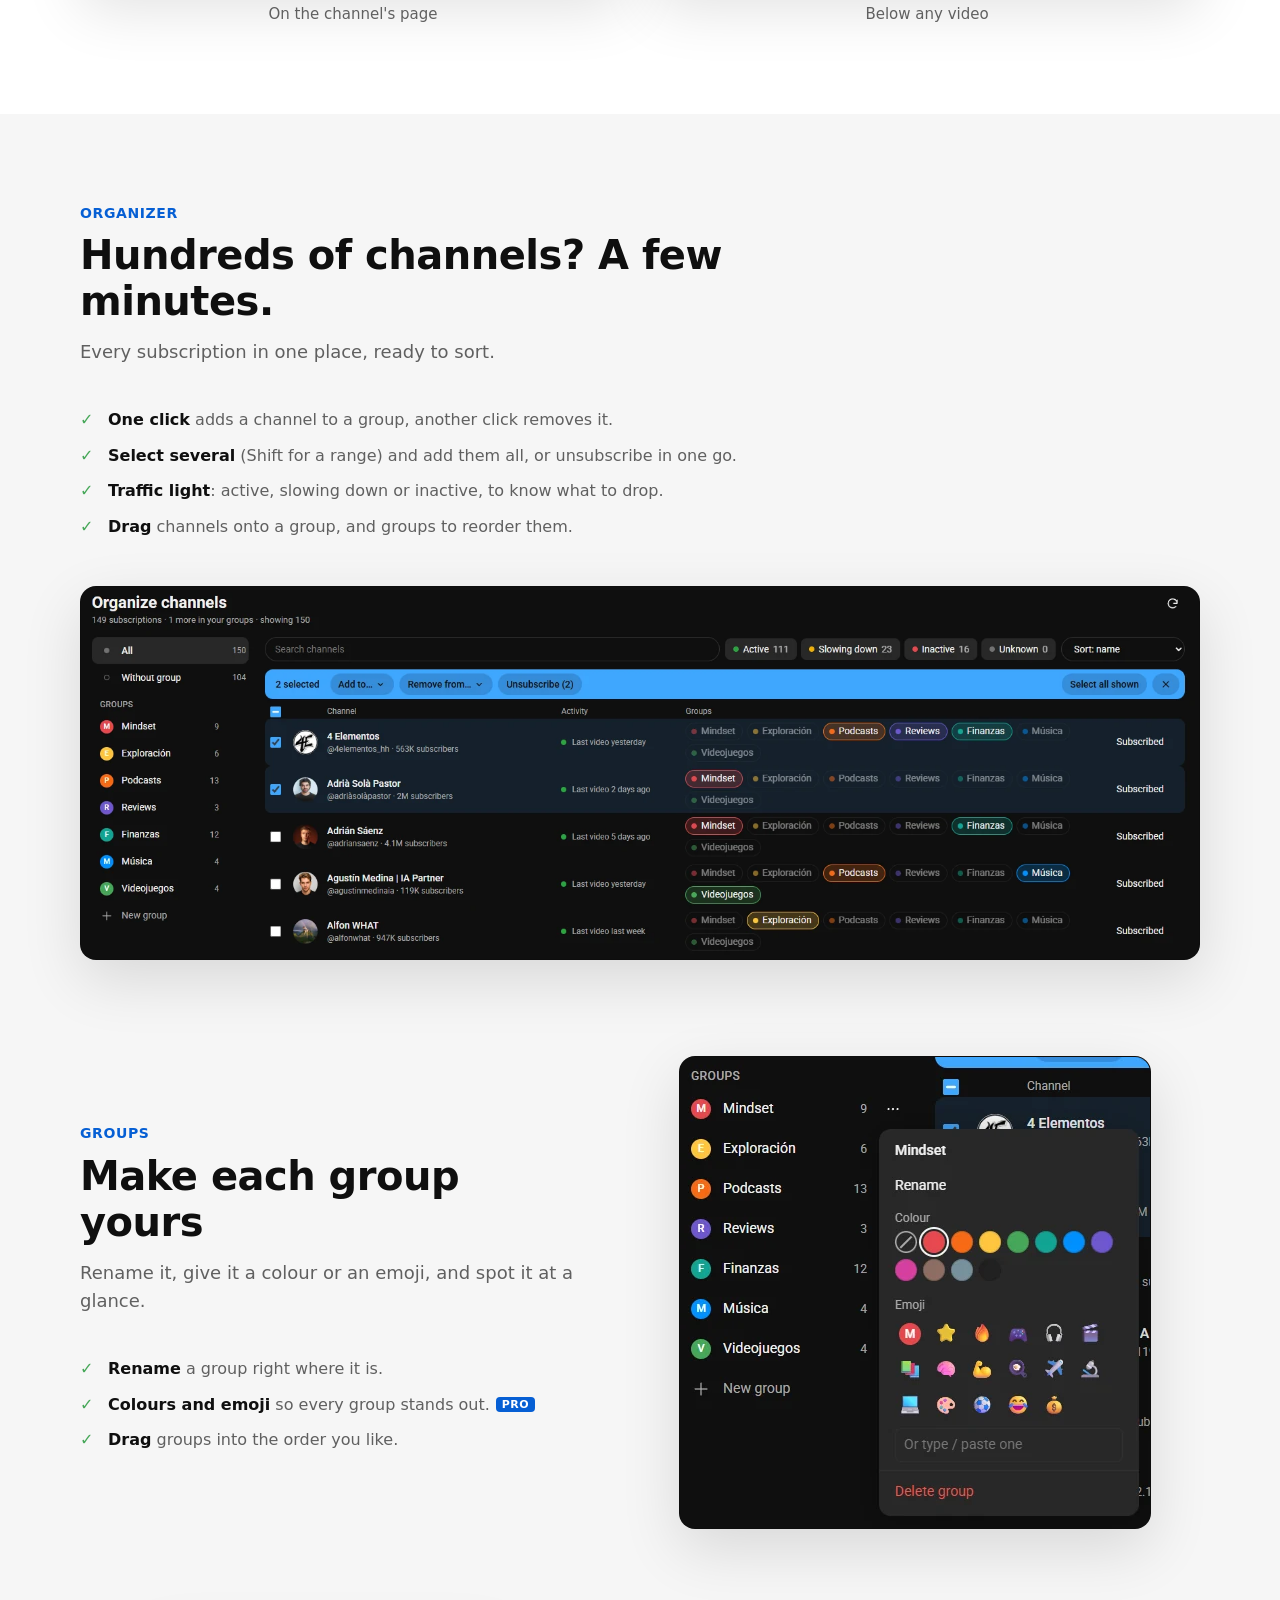
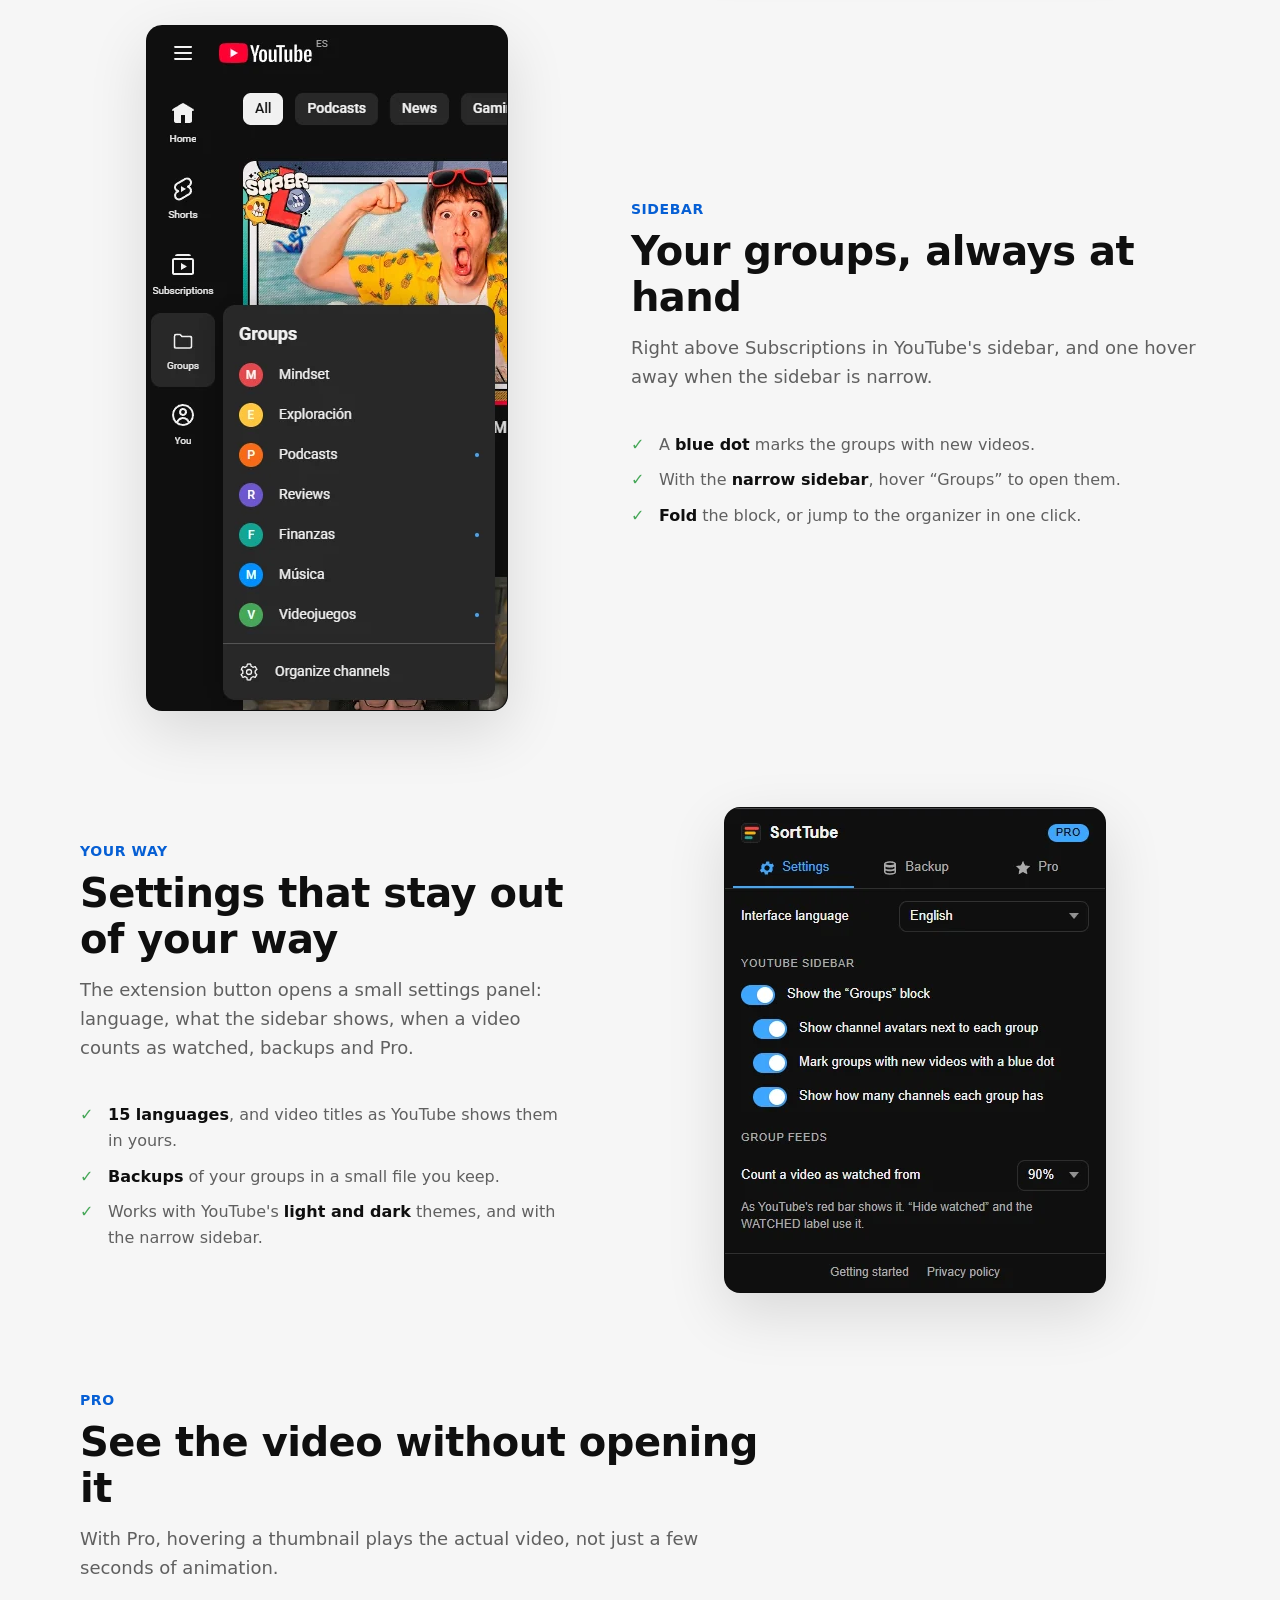
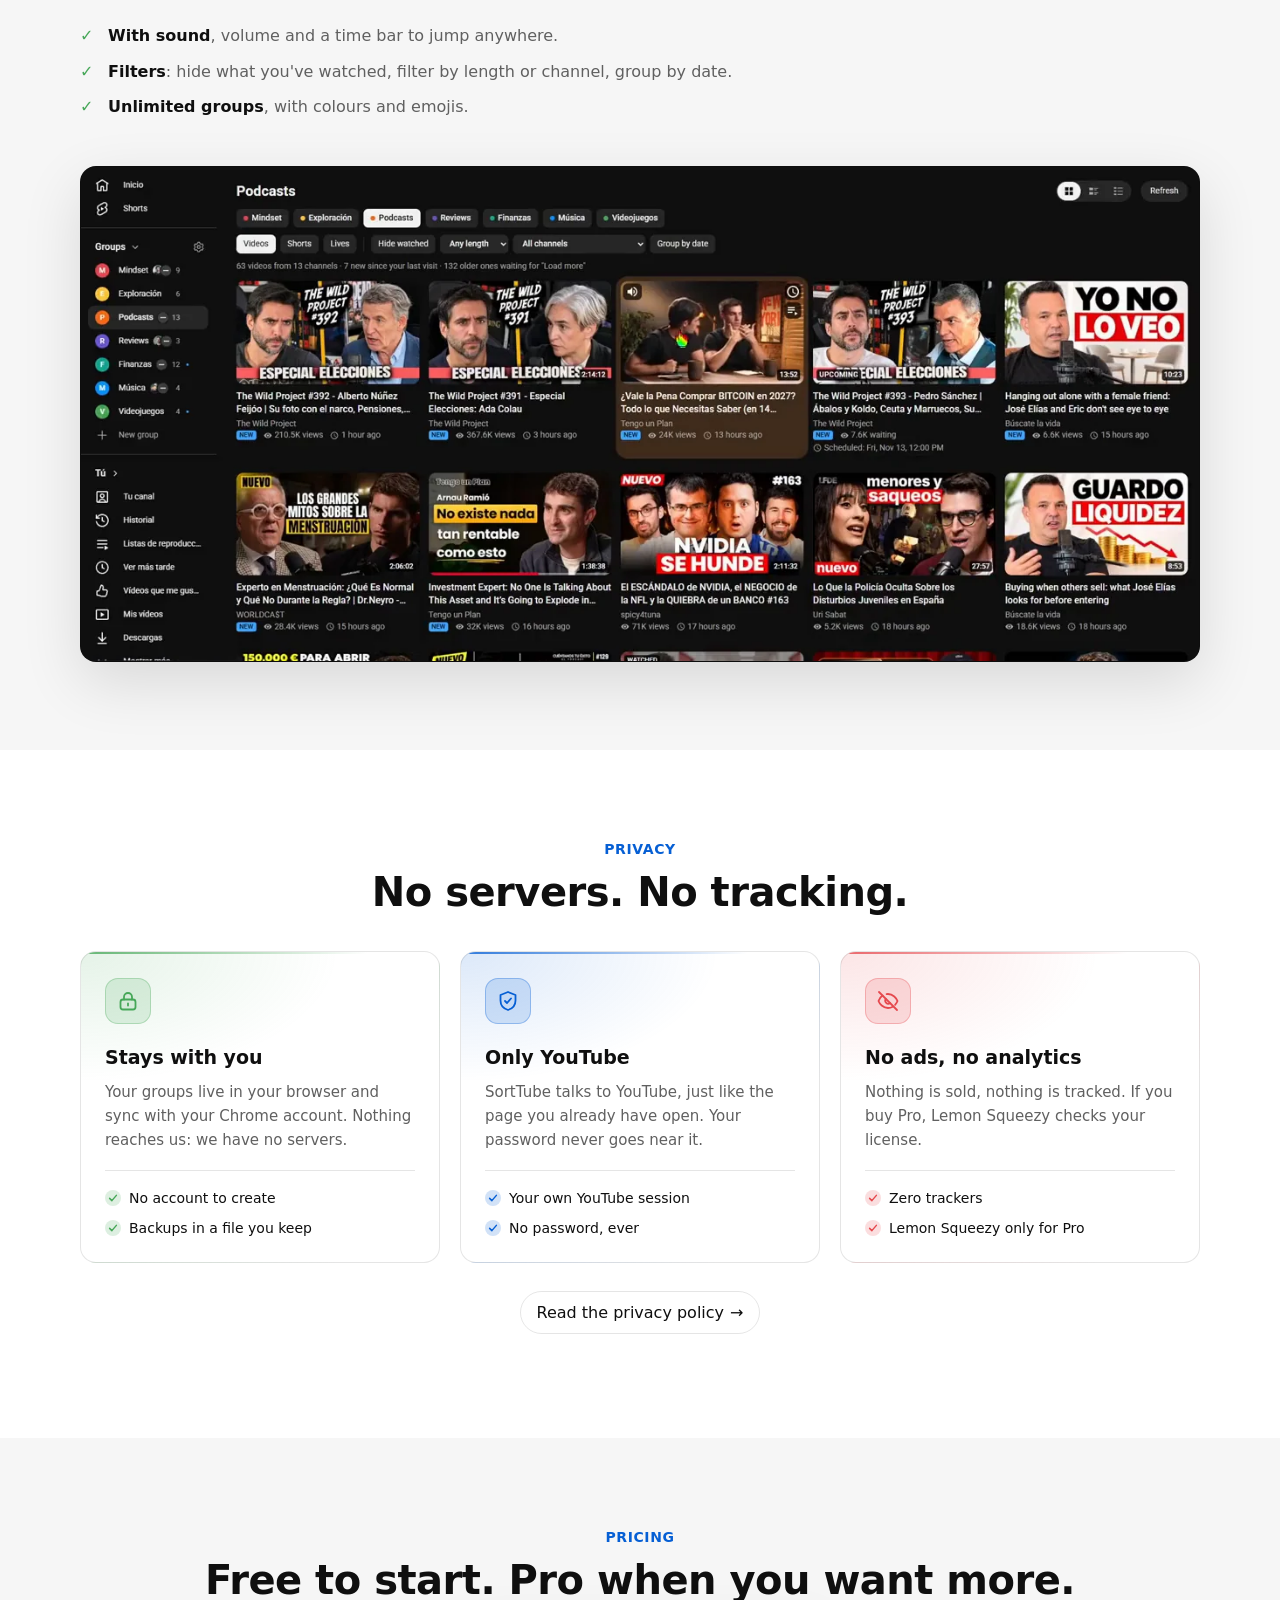
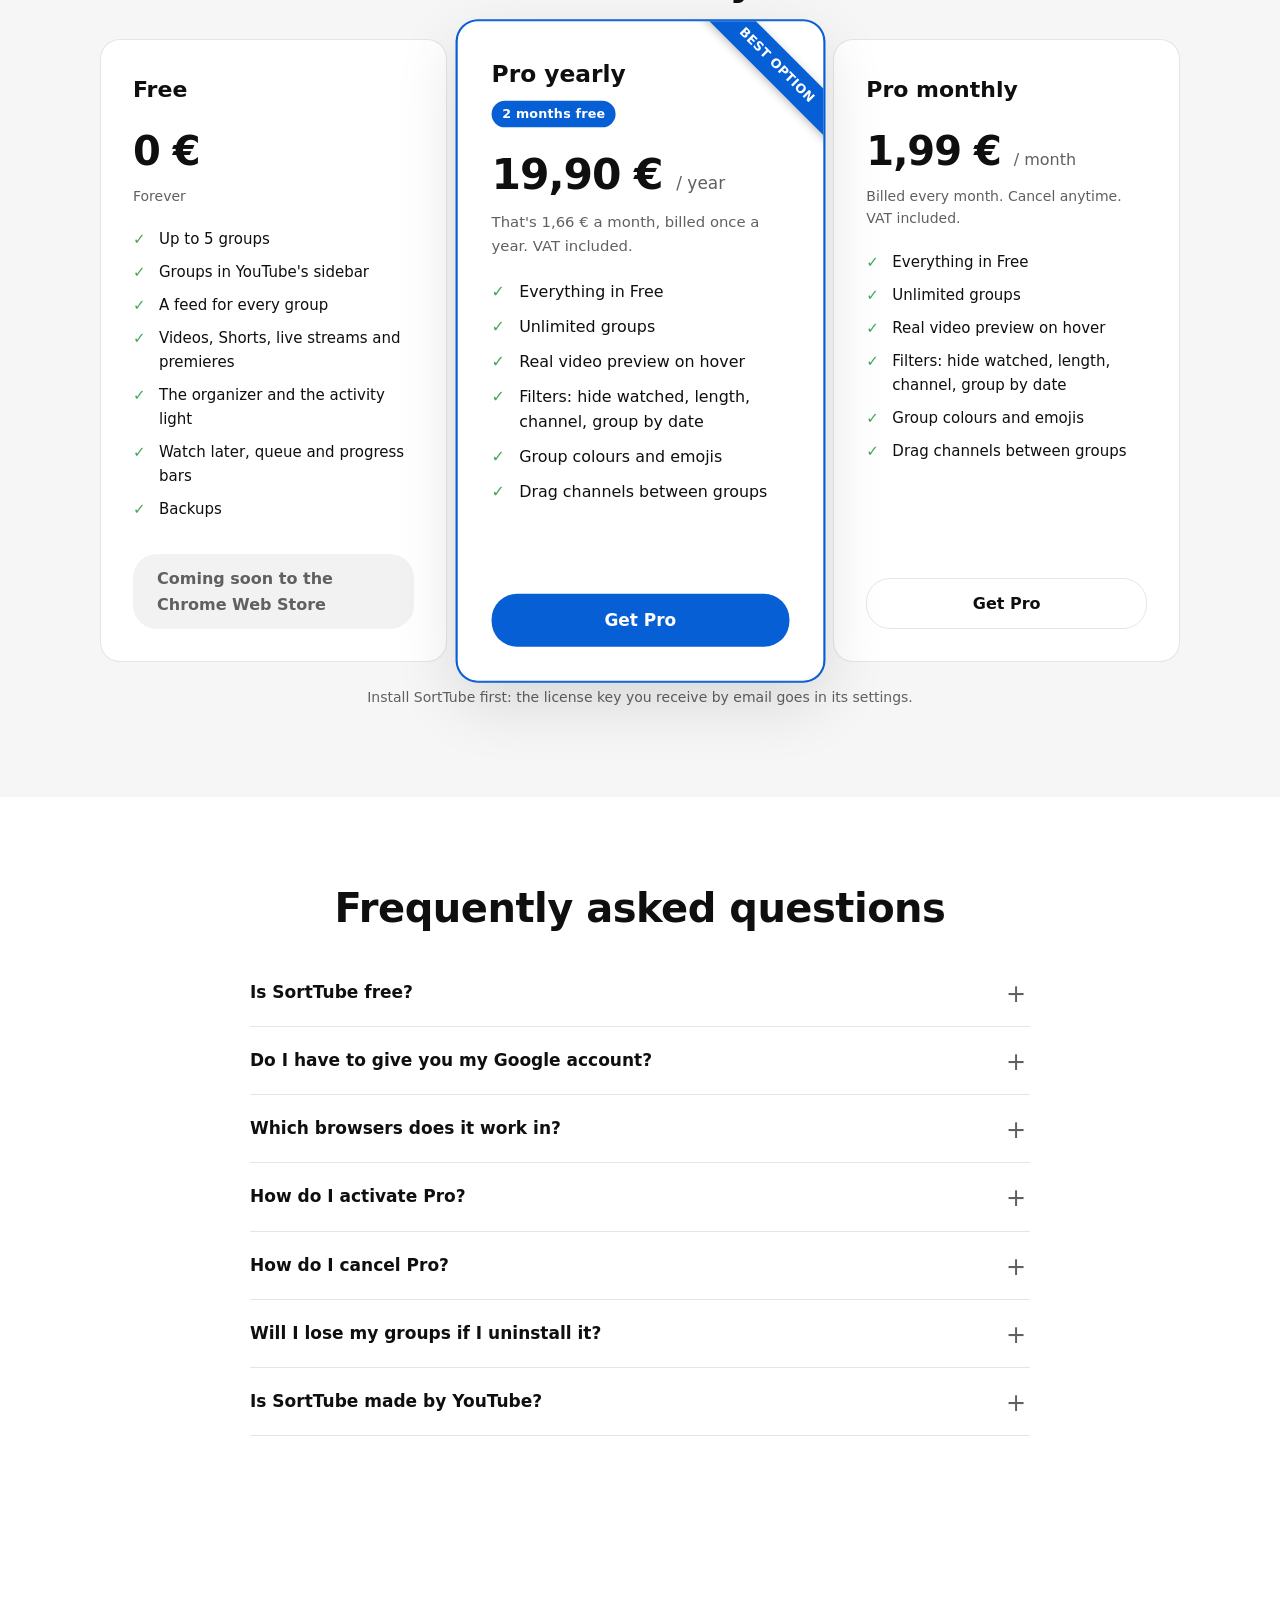
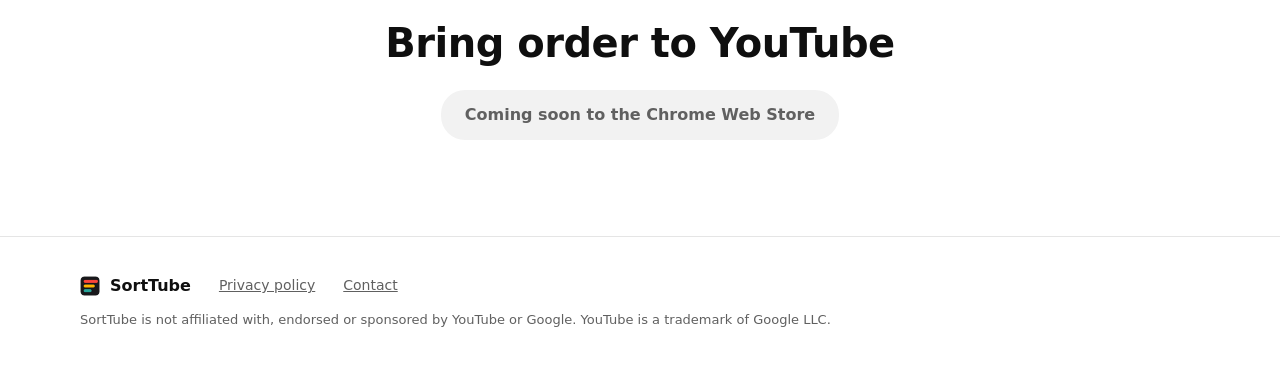
==== commit b863338a: "Add files via upload" ====
--- a/index.html
+++ b/index.html
@@ -8,6 +8,10 @@
     <meta property="og:title" content="SortTube — Organize your YouTube subscriptions into groups" />
     <meta property="og:description" content="SortTube sorts your YouTube subscriptions into groups (News, Music, Learning…) and gives each group its own feed, right inside YouTube. Free, no account, no tracking." />
     <meta property="og:type" content="website" />
+    <link rel="canonical" href="https://sorttube.app/" />
+    <link rel="alternate" hreflang="en" href="https://sorttube.app/" />
+    <link rel="alternate" hreflang="es" href="https://sorttube.app/es/" />
+    <link rel="alternate" hreflang="x-default" href="https://sorttube.app/" />
     <link rel="icon" href="assets/icon-32.png" />
     <link rel="stylesheet" href="assets/style.css" />
     <script>document.documentElement.classList.add("js");</script>
@@ -53,13 +57,42 @@
             <h2>Everything you follow, in order</h2>
             <p class="section-lead">YouTube's Subscriptions feed mixes everything. SortTube lets you choose what to watch, and when.</p>
           </div>
-          <div class="features">
-            <div class="feature"><div class="ico">🗂️</div><h3>Groups in the sidebar</h3><p>Your groups sit right above Subscriptions, with a blue dot when there's something new.</p></div>
-            <div class="feature"><div class="ico">📺</div><h3>A feed for every group</h3><p>Only those channels, newest first. Videos, Shorts, live streams and premieres, each with its label.</p></div>
-            <div class="feature"><div class="ico">⚡</div><h3>Sort in minutes</h3><p>All your subscriptions in one list: one click puts a channel in a group. Select many at once to go faster.</p></div>
-            <div class="feature"><div class="ico">🧹</div><h3>Clean up</h3><p>An activity light shows which channels have gone quiet, and you can unsubscribe from several at once.</p></div>
-            <div class="feature"><div class="ico">▶️</div><h3>Real video preview<span class="tag-pro">PRO</span></h3><p>Hover a thumbnail and watch the actual video, with sound, volume and a time bar.</p></div>
-            <div class="feature"><div class="ico">✅</div><h3>Your progress, from YouTube</h3><p>Red progress bars and “watched” marks straight from your YouTube history. Hide what you've seen.</p></div>
+          <div class="features bento">
+            <div class="feature wide" style="--tint:#3ea6ff">
+              <div class="ico"><svg viewBox="0 0 24 24" fill="none" stroke="currentColor" stroke-width="1.8" stroke-linecap="round" stroke-linejoin="round" aria-hidden="true"><rect x="3" y="5" width="18" height="14" rx="2.5"/><path d="m10 9 5 3-5 3z"/></svg></div><h3>A feed for every group</h3><p>Only those channels, newest first. Videos, Shorts, live streams and premieres, each with its label.</p>
+              <div class="media media-wide"><img src="assets/crop-feed-feed-en.webp" width="986" height="456" alt="" loading="lazy" /></div>
+            </div>
+            <div class="feature tall" style="--tint:#e5484d">
+              <div class="ico"><svg viewBox="0 0 24 24" fill="none" stroke="currentColor" stroke-width="1.8" stroke-linecap="round" stroke-linejoin="round" aria-hidden="true"><rect x="3" y="4" width="18" height="16" rx="2.5"/><path d="M9 4v16"/><path d="M5.5 8.5h1M5.5 12h1M5.5 15.5h1"/></svg></div><h3>Groups in the sidebar</h3><p>Your groups sit right above Subscriptions, with a blue dot when there's something new.</p>
+              <div class="media media-tall"><img src="assets/crop-side-feed-en.webp" width="220" height="364" alt="" loading="lazy" /></div>
+            </div>
+            <div class="feature" style="--tint:#ffc53d"><div class="ico"><svg viewBox="0 0 24 24" fill="none" stroke="currentColor" stroke-width="1.8" stroke-linecap="round" stroke-linejoin="round" aria-hidden="true"><path d="M3 7.5A2.5 2.5 0 0 1 5.5 5H9l2 2h7.5A2.5 2.5 0 0 1 21 9.5v7a2.5 2.5 0 0 1-2.5 2.5h-13A2.5 2.5 0 0 1 3 16.5z"/><path d="M12 10.5v5M9.5 13h5"/></svg></div><h3>Sort in minutes</h3><p>All your subscriptions in one list: one click puts a channel in a group. Select many at once to go faster.</p></div>
+            <div class="feature" style="--tint:#46a758"><div class="ico"><svg viewBox="0 0 24 24" fill="none" stroke="currentColor" stroke-width="1.8" stroke-linecap="round" stroke-linejoin="round" aria-hidden="true"><path d="M3 12h4l2.5-6 5 12 2.5-6h4"/></svg></div><h3>Clean up</h3><p>An activity light shows which channels have gone quiet, and you can unsubscribe from several at once.</p></div>
+            <div class="feature" style="--tint:#f76b15"><div class="ico"><svg viewBox="0 0 24 24" fill="none" stroke="currentColor" stroke-width="1.8" stroke-linecap="round" stroke-linejoin="round" aria-hidden="true"><circle cx="12" cy="12" r="9"/><path d="m8.5 12.5 2.5 2.5 4.5-5.5"/></svg></div><h3>Your progress, from YouTube</h3><p>Red progress bars and “watched” marks straight from your YouTube history. Hide what you've seen.</p></div>
+            <div class="feature wide pro" style="--tint:#6e56cf">
+              <h3>Real video preview<span class="tag-pro">PRO</span></h3><p>Hover a thumbnail and watch the actual video, with sound, volume and a time bar.</p>
+              <div class="pro-art" aria-hidden="true"><svg viewBox="0 0 24 24" fill="none" stroke="currentColor" stroke-width="1.8" stroke-linecap="round" stroke-linejoin="round" aria-hidden="true"><circle cx="12" cy="12" r="9"/><path d="m10 8.5 5.5 3.5-5.5 3.5z"/></svg></div>
+            </div>
+          </div>
+        </div>
+      </section>
+
+      <section id="anywhere">
+        <div class="wrap">
+          <div class="center">
+            <p class="kicker">Anywhere</p>
+            <h2>Add channels from anywhere</h2>
+            <p class="section-lead">The SortTube button sits next to Subscribe: tick a channel's groups without leaving what you're watching. Or sort many at once in the organizer, just below.</p>
+          </div>
+          <div class="anywhere">
+            <figure>
+              <div class="shot"><img src="assets/shot-add_from_channel-en.webp" width="888" height="544" alt="A channel page with SortTube's menu open, to add the channel to groups" loading="lazy" /></div>
+              <figcaption>On the channel's page</figcaption>
+            </figure>
+            <figure>
+              <div class="shot"><img src="assets/shot-add_from_video-en.webp" width="652" height="359" alt="Below a video, SortTube's menu to add its channel to groups" loading="lazy" /></div>
+              <figcaption>Below any video</figcaption>
+            </figure>
           </div>
         </div>
       </section>
@@ -113,6 +146,18 @@
               <img src="assets/shot-popup-en.webp" width="380" height="484" alt="SortTube's settings popup" loading="lazy" />
             </figure>
           </div>
+
+          <div class="row stack" id="pro-preview">
+            <div>
+              <p class="kicker">Pro</p>
+              <h2>See the video without opening it</h2>
+              <p class="section-lead">With Pro, hovering a thumbnail plays the actual video, not just a few seconds of animation.</p>
+              <ul><li><strong>With sound</strong>, volume and a time bar to jump anywhere.</li><li><strong>Filters</strong>: hide what you've watched, filter by length or channel, group by date.</li><li><strong>Unlimited groups</strong>, with colours and emojis.</li></ul>
+            </div>
+            <figure class="shot shot-wide">
+              <video src="assets/preview-pro.mp4" poster="assets/preview-pro.webp" width="1280" height="566" autoplay muted loop playsinline preload="metadata" aria-label="Hovering thumbnails in a group's feed plays each video"></video>
+            </figure>
+          </div>
         </div>
       </section>
 
@@ -122,12 +167,27 @@
             <p class="kicker">Privacy</p>
             <h2>No servers. No tracking.</h2>
           </div>
-          <div class="privacy-band" style="margin-top:32px">
-            <div><b>🔒 Stays with you</b><span>Your groups live in your browser and sync with your Chrome account. Nothing reaches us: we have no servers.</span></div>
-            <div><b>📺 Only YouTube</b><span>SortTube talks to YouTube, just like the page you already have open. Your password never goes near it.</span></div>
-            <div><b>🚫 No ads, no analytics</b><span>Nothing is sold, nothing is tracked. If you buy Pro, Lemon Squeezy checks your license.</span></div>
-          </div>
-          <p class="center" style="margin-top:24px"><a href="privacy/#en">Read the privacy policy</a></p>
+          <div class="privacy-band">
+            <div class="pv" style="--tint: var(--brand-3)">
+              <span class="ico"><svg viewBox="0 0 24 24" fill="none" stroke="currentColor" stroke-width="1.8" stroke-linecap="round" stroke-linejoin="round" aria-hidden="true"><rect x="4.5" y="10.5" width="15" height="10" rx="2.5"/><path d="M8 10.5V8a4 4 0 0 1 8 0v2.5"/><path d="M12 14.5v2"/></svg></span>
+              <h3>Stays with you</h3>
+              <p>Your groups live in your browser and sync with your Chrome account. Nothing reaches us: we have no servers.</p>
+              <ul><li><svg viewBox="0 0 16 16" fill="none" stroke="currentColor" stroke-width="2" stroke-linecap="round" stroke-linejoin="round" aria-hidden="true"><path d="m3.5 8.5 3 3 6-7"/></svg>No account to create</li><li><svg viewBox="0 0 16 16" fill="none" stroke="currentColor" stroke-width="2" stroke-linecap="round" stroke-linejoin="round" aria-hidden="true"><path d="m3.5 8.5 3 3 6-7"/></svg>Backups in a file you keep</li></ul>
+            </div>
+            <div class="pv" style="--tint: var(--accent)">
+              <span class="ico"><svg viewBox="0 0 24 24" fill="none" stroke="currentColor" stroke-width="1.8" stroke-linecap="round" stroke-linejoin="round" aria-hidden="true"><path d="M12 3 4.5 6v5.5c0 4.6 3.2 8.2 7.5 9.5 4.3-1.3 7.5-4.9 7.5-9.5V6z"/><path d="m9 12 2 2 4-4.5"/></svg></span>
+              <h3>Only YouTube</h3>
+              <p>SortTube talks to YouTube, just like the page you already have open. Your password never goes near it.</p>
+              <ul><li><svg viewBox="0 0 16 16" fill="none" stroke="currentColor" stroke-width="2" stroke-linecap="round" stroke-linejoin="round" aria-hidden="true"><path d="m3.5 8.5 3 3 6-7"/></svg>Your own YouTube session</li><li><svg viewBox="0 0 16 16" fill="none" stroke="currentColor" stroke-width="2" stroke-linecap="round" stroke-linejoin="round" aria-hidden="true"><path d="m3.5 8.5 3 3 6-7"/></svg>No password, ever</li></ul>
+            </div>
+            <div class="pv" style="--tint: var(--brand-1)">
+              <span class="ico"><svg viewBox="0 0 24 24" fill="none" stroke="currentColor" stroke-width="1.8" stroke-linecap="round" stroke-linejoin="round" aria-hidden="true"><path d="M3 3l18 18"/><path d="M10.6 5.1A10 10 0 0 1 12 5c5 0 8.5 4.2 9.5 7-.4 1.1-1.2 2.5-2.4 3.8"/><path d="M6.6 6.6C4.6 7.9 3.1 10 2.5 12c1 2.8 4.5 7 9.5 7 1.8 0 3.4-.5 4.8-1.3"/><path d="M9.9 9.9a3 3 0 0 0 4.2 4.2"/></svg></span>
+              <h3>No ads, no analytics</h3>
+              <p>Nothing is sold, nothing is tracked. If you buy Pro, Lemon Squeezy checks your license.</p>
+              <ul><li><svg viewBox="0 0 16 16" fill="none" stroke="currentColor" stroke-width="2" stroke-linecap="round" stroke-linejoin="round" aria-hidden="true"><path d="m3.5 8.5 3 3 6-7"/></svg>Zero trackers</li><li><svg viewBox="0 0 16 16" fill="none" stroke="currentColor" stroke-width="2" stroke-linecap="round" stroke-linejoin="round" aria-hidden="true"><path d="m3.5 8.5 3 3 6-7"/></svg>Lemon Squeezy only for Pro</li></ul>
+            </div>
+          </div>
+          <p class="center pv-more"><a class="pv-link" href="privacy/#en">Read the privacy policy <span aria-hidden="true">→</span></a></p>
         </div>
       </section>
 
@@ -171,7 +231,7 @@
             <details><summary>Do I have to give you my Google account?</summary><p>No. SortTube uses YouTube in your own browser, the same session you already have. It never sees your password and has no servers of its own.</p></details>
             <details><summary>Which browsers does it work in?</summary><p>Chrome and the browsers that install extensions from the Chrome Web Store: Edge, Brave, Opera, Vivaldi…</p></details>
             <details><summary>How do I activate Pro?</summary><p>After buying, you get a license key by email. Open SortTube's settings (its button in the toolbar) → Pro → enter the key.</p></details>
-            <details><summary>How do I cancel Pro?</summary><p>From the link in your purchase email, whenever you want. Pro stays on until the end of the period you paid for, and your groups are kept.</p></details>
+            <details><summary>How do I cancel Pro?</summary><p>From the link in your purchase email, whenever you want. Pro stays on until the end of the period you paid for, and your groups are kept: the first 5 stay in use and the rest wait, locked, until you come back.</p></details>
             <details><summary>Will I lose my groups if I uninstall it?</summary><p>Download a backup first (SortTube's settings → Backup) and import it later. With Chrome sync on, they also come back on your other computers.</p></details>
             <details><summary>Is SortTube made by YouTube?</summary><p>No. SortTube is an independent extension, not affiliated with YouTube or Google.</p></details>
           </div>
@@ -190,7 +250,7 @@
       <div class="wrap">
         <a class="brand" href="./" style="font-size:16px"><img src="assets/icon-32.png" alt="" width="20" height="20" /> SortTube</a>
         <a href="privacy/#en">Privacy policy</a>
-        <a href="mailto:[CORREO DE CONTACTO]">Contact</a>
+        <a href="mailto:support@sorttube.app">Contact</a>
         <span class="fine">SortTube is not affiliated with, endorsed or sponsored by YouTube or Google. YouTube is a trademark of Google LLC.</span>
       </div>
     </footer>
@@ -207,7 +267,7 @@
       // scroll"); siblings one after another.
       (function () {
         var sel = ".hero h1, .hero .lead, .hero .actions, .hero .small, .shot-hero, section .center > *, " +
-          ".feature, .row > *, .privacy-band > div, .plan, .plans-after, .faq details, .final .wrap > *";
+          ".feature, .anywhere figure, .row > *, .privacy-band > div, .plan, .plans-after, .faq details, .final .wrap > *";
         var items = document.querySelectorAll(sel);
         items.forEach(function (el) {
           var i = 0;
--- a/assets/style.css
+++ b/assets/style.css
@@ -242,10 +242,43 @@
   box-shadow: var(--shadow);
 }
 
-.shot img {
+.shot img,
+.shot video {
   display: block;
   width: 100%;
   height: auto;
+}
+
+/* "Add channels from anywhere": two screenshots side by side, captioned. */
+.anywhere {
+  display: grid;
+  grid-template-columns: repeat(2, minmax(0, 1fr));
+  gap: 28px;
+  align-items: start;
+  margin-top: 40px;
+}
+
+.anywhere figure {
+  margin: 0;
+}
+
+/* Same height for both screenshots (so the captions line up); each one is
+   centred in it on YouTube's dark background. */
+.anywhere .shot {
+  aspect-ratio: 5 / 3;
+}
+
+.anywhere .shot img {
+  height: 100%;
+  object-fit: contain;
+}
+
+.anywhere figcaption {
+  margin-top: 14px;
+  color: var(--muted);
+  font-size: 15px;
+  font-weight: 500;
+  text-align: center;
 }
 
 .shot-hero {
@@ -344,21 +377,98 @@
 }
 
 .feature {
+  --tint: var(--accent);
+  position: relative;
+  overflow: hidden;
+  display: flex;
+  flex-direction: column;
   padding: 24px;
   border: 1px solid var(--line);
   border-radius: var(--radius);
-  background: var(--panel);
+  background: linear-gradient(160deg, color-mix(in srgb, var(--tint) 7%, var(--panel)), var(--panel) 55%);
 }
 
 .feature .ico {
   display: grid;
   place-items: center;
-  width: 44px;
-  height: 44px;
-  margin-bottom: 14px;
+  width: 46px;
+  height: 46px;
+  margin-bottom: 16px;
+  border-radius: 13px;
+  background: color-mix(in srgb, var(--tint) 16%, transparent);
+  box-shadow: inset 0 0 0 1px color-mix(in srgb, var(--tint) 30%, transparent);
+  color: var(--tint);
+}
+
+.feature .ico svg {
+  width: 24px;
+  height: 24px;
+}
+
+/* Bento layout: the feed card is wide, the sidebar one tall, Pro wide. */
+.bento {
+  grid-auto-flow: dense;
+}
+
+.bento .wide {
+  grid-column: span 2;
+}
+
+.bento .tall {
+  grid-row: span 2;
+}
+
+/* A piece of a real screenshot, inside the card. */
+.feature .media {
+  overflow: hidden;
+  margin-top: 22px;
+  border: 1px solid var(--line);
   border-radius: 12px;
-  background: var(--panel-2);
-  font-size: 22px;
+  background: #0f0f0f;
+  box-shadow: 0 8px 30px rgba(0, 0, 0, 0.25);
+}
+
+.feature .media img {
+  display: block;
+  width: 100%;
+  height: auto;
+}
+
+/* Tall card: the screenshot centred in the room left under the text. */
+.feature.tall p {
+  margin-bottom: 22px;
+}
+
+.feature .media-tall {
+  align-self: center;
+  width: min(100%, 230px);
+  margin: auto 0;
+}
+
+/* Pro: tinted card with a large faint play symbol. */
+.feature.pro {
+  justify-content: center;
+  min-height: 210px;
+  padding-right: 200px;
+  border-color: color-mix(in srgb, var(--tint) 45%, var(--line));
+  background: linear-gradient(120deg, color-mix(in srgb, var(--tint) 22%, var(--panel)), var(--panel) 75%);
+}
+
+.feature .pro-art {
+  position: absolute;
+  right: -10px;
+  top: 50%;
+  width: 190px;
+  height: 190px;
+  translate: 0 -50%;
+  color: var(--tint);
+  opacity: 0.35;
+}
+
+.feature .pro-art svg {
+  width: 100%;
+  height: 100%;
+  stroke-width: 1.2;
 }
 
 .feature h3 {
@@ -437,28 +547,121 @@
 
 /* ---------------------------------------------------------- privacy band */
 
+/* Three cards, each with its colour (--tint): an icon tile, a glow in the
+   corner, the text and two ticks at the bottom. */
 .privacy-band {
   display: grid;
   grid-template-columns: repeat(3, minmax(0, 1fr));
   gap: 20px;
-}
-
-.privacy-band div {
-  padding: 22px;
+  margin-top: 36px;
+}
+
+.privacy-band .pv {
+  position: relative;
+  display: flex;
+  flex-direction: column;
+  overflow: hidden;
+  padding: 26px 24px 22px;
   border-radius: var(--radius);
-  background: var(--panel);
+  background:
+    radial-gradient(120% 70% at 0% 0%, color-mix(in srgb, var(--tint) 14%, transparent), transparent 60%),
+    var(--panel);
   border: 1px solid var(--line);
 }
 
-.privacy-band b {
-  display: block;
-  margin-bottom: 4px;
-  font-size: 17px;
-}
-
-.privacy-band span {
+/* A thin line of the card's colour along the top. */
+.privacy-band .pv::before {
+  content: "";
+  position: absolute;
+  inset: 0 0 auto;
+  height: 2px;
+  background: linear-gradient(90deg, var(--tint), transparent 80%);
+  opacity: 0.8;
+}
+
+.privacy-band .ico {
+  display: grid;
+  place-items: center;
+  width: 46px;
+  height: 46px;
+  margin-bottom: 18px;
+  border-radius: 13px;
+  background: color-mix(in srgb, var(--tint) 16%, transparent);
+  box-shadow: inset 0 0 0 1px color-mix(in srgb, var(--tint) 30%, transparent);
+  color: var(--tint);
+}
+
+.privacy-band .ico svg {
+  width: 24px;
+  height: 24px;
+}
+
+.privacy-band h3 {
+  margin: 0 0 8px;
+  font-size: 19px;
+}
+
+.privacy-band p {
+  margin: 0 0 18px;
   color: var(--muted);
   font-size: 15px;
+}
+
+.privacy-band ul {
+  display: grid;
+  gap: 8px;
+  margin: auto 0 0;
+  padding: 16px 0 0;
+  border-top: 1px solid var(--line);
+  list-style: none;
+  font-size: 14px;
+  font-weight: 500;
+}
+
+.privacy-band li {
+  display: flex;
+  align-items: center;
+  gap: 8px;
+}
+
+.privacy-band li svg {
+  flex: none;
+  width: 16px;
+  height: 16px;
+  padding: 2px;
+  border-radius: 50%;
+  background: color-mix(in srgb, var(--tint) 18%, transparent);
+  color: var(--tint);
+}
+
+.pv-more {
+  margin-top: 28px;
+}
+
+.pv-link {
+  display: inline-flex;
+  align-items: center;
+  gap: 6px;
+  padding: 8px 16px;
+  border: 1px solid var(--line);
+  border-radius: 999px;
+  color: var(--fg);
+  font-weight: 500;
+  text-decoration: none;
+  transition: border-color 0.2s, background-color 0.2s;
+}
+
+.pv-link span {
+  transition: translate 0.2s;
+}
+
+.pv-link:hover {
+  border-color: color-mix(in srgb, var(--accent) 60%, var(--line));
+  background: color-mix(in srgb, var(--accent) 10%, transparent);
+}
+
+.pv-link:hover span {
+  translate: 3px 0;
 }
 
 /* ---------------------------------------------------------------- pricing */
@@ -670,7 +873,7 @@
 /* -------------------------------------------------------- hover on cards */
 
 .feature,
-.privacy-band div,
+.privacy-band .pv,
 .plan,
 .shot {
   transition: scale 0.25s ease, box-shadow 0.25s ease, border-color 0.25s ease;
@@ -678,13 +881,18 @@
 
 @media (hover: hover) {
   .feature:hover,
-  .privacy-band div:hover,
   .plan:hover {
     scale: 1.03;
     border-color: color-mix(in srgb, var(--accent) 45%, var(--line));
     box-shadow: var(--shadow);
   }
 
+  .privacy-band .pv:hover {
+    scale: 1.03;
+    border-color: color-mix(in srgb, var(--tint) 50%, var(--line));
+    box-shadow: var(--shadow), 0 0 40px -12px color-mix(in srgb, var(--tint) 45%, transparent);
+  }
+
   /* Screenshots: a slight zoom (less for the big ones). */
   .shot:hover {
     scale: 1.02;
@@ -693,6 +901,14 @@
 
   .shot-small:hover {
     scale: 1.04;
+  }
+
+  .feature.wide:hover {
+    scale: 1.015;
+  }
+
+  .feature.tall:hover {
+    scale: 1.02;
   }
 
   .plan.pro:hover {
@@ -709,20 +925,20 @@
    above keeps working. */
 
 .js :is(.hero h1, .hero .lead, .hero .actions, .hero .small, .shot-hero, section .center > *,
-  .feature, .row > *, .privacy-band > div, .plan, .plans-after, .faq details, .final .wrap > *) {
+  .feature, .anywhere figure, .row > *, .privacy-band > div, .plan, .plans-after, .faq details, .final .wrap > *) {
   transition: opacity 0.7s ease var(--d, 0s), translate 0.7s cubic-bezier(0.2, 0.7, 0.2, 1) var(--d, 0s),
     scale 0.25s ease, box-shadow 0.25s ease, border-color 0.25s ease;
 }
 
 .js :is(.hero h1, .hero .lead, .hero .actions, .hero .small, .shot-hero, section .center > *,
-  .feature, .row > *, .privacy-band > div, .plan, .plans-after, .faq details, .final .wrap > *):not(.in) {
+  .feature, .anywhere figure, .row > *, .privacy-band > div, .plan, .plans-after, .faq details, .final .wrap > *):not(.in) {
   opacity: 0;
   translate: 0 28px;
 }
 
 @media (prefers-reduced-motion: reduce) {
   .js :is(.hero h1, .hero .lead, .hero .actions, .hero .small, .shot-hero, section .center > *,
-    .feature, .row > *, .privacy-band > div, .plan, .plans-after, .faq details, .final .wrap > *):not(.in) {
+    .feature, .anywhere figure, .row > *, .privacy-band > div, .plan, .plans-after, .faq details, .final .wrap > *):not(.in) {
     opacity: 1;
     translate: none;
   }
@@ -735,9 +951,24 @@
 /* ------------------------------------------------------------- responsive */
 
 @media (max-width: 920px) {
-  .features,
+  .features {
+    grid-template-columns: repeat(2, minmax(0, 1fr));
+  }
+
+  /* Three cards don't split in two: one per row, icon beside the text. */
   .privacy-band {
-    grid-template-columns: repeat(2, minmax(0, 1fr));
+    grid-template-columns: minmax(0, 1fr);
+  }
+
+  .privacy-band .pv {
+    display: grid;
+    grid-template-columns: 46px minmax(0, 1fr);
+    column-gap: 18px;
+  }
+
+  .privacy-band .ico {
+    grid-row: 1 / 4;
+    margin: 0;
   }
 
   .row,
@@ -755,6 +986,21 @@
     max-width: 480px;
   }
 
+  .bento .pro {
+    grid-column: span 1;
+    padding-right: 24px;
+  }
+
+  .feature .pro-art {
+    width: 140px;
+    height: 140px;
+    right: -30px;
+    top: auto;
+    bottom: -40px;
+    translate: none;
+    opacity: 0.2;
+  }
+
   .plan.pro,
   .plan.pro:hover {
     scale: 1;
@@ -762,6 +1008,15 @@
 }
 
 @media (max-width: 640px) {
+  /* Phones: the icon goes back above the text, which needs the width. */
+  .privacy-band .pv {
+    display: flex;
+  }
+
+  .privacy-band .ico {
+    margin: 0 0 14px;
+  }
+
   .top nav a.hide-sm {
     display: none;
   }
@@ -771,8 +1026,15 @@
   }
 
   .features,
-  .privacy-band {
+  .privacy-band,
+  .anywhere {
     grid-template-columns: minmax(0, 1fr);
+  }
+
+  .bento .wide,
+  .bento .tall {
+    grid-column: auto;
+    grid-row: auto;
   }
 
 
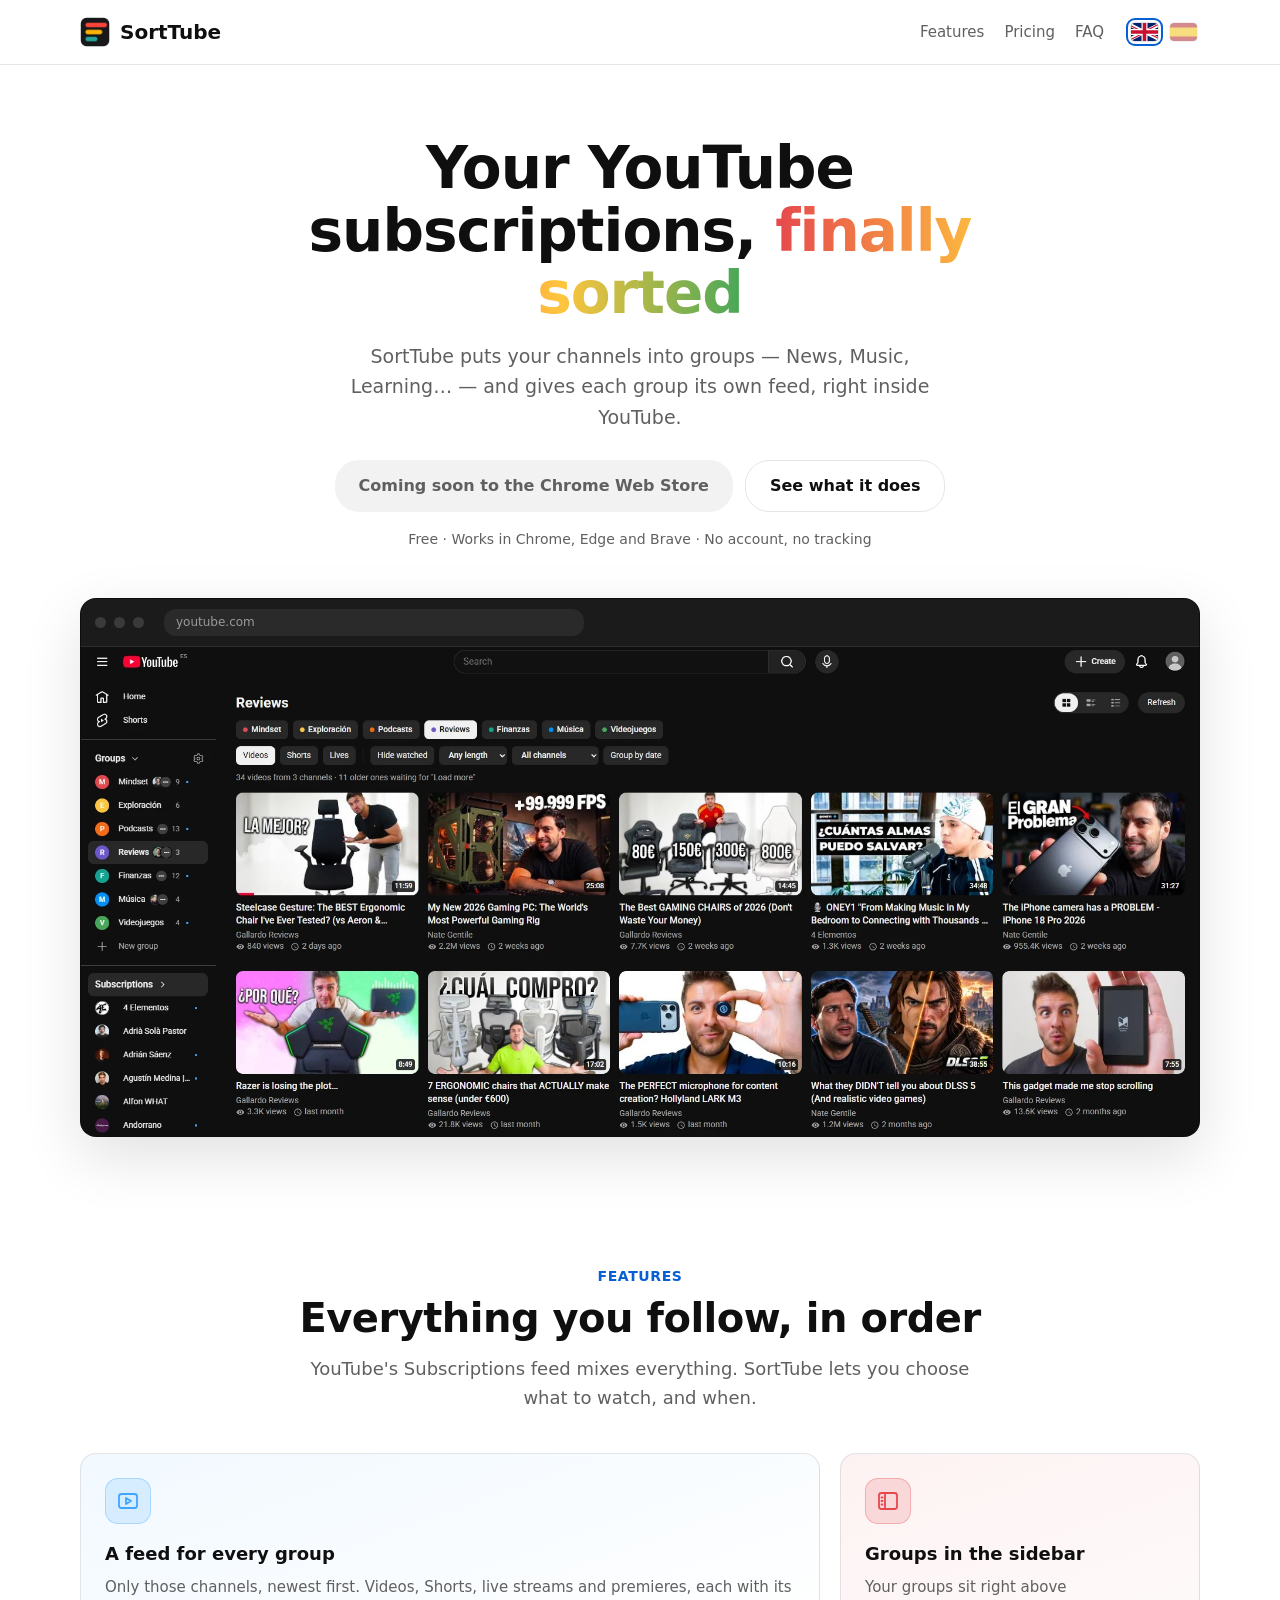
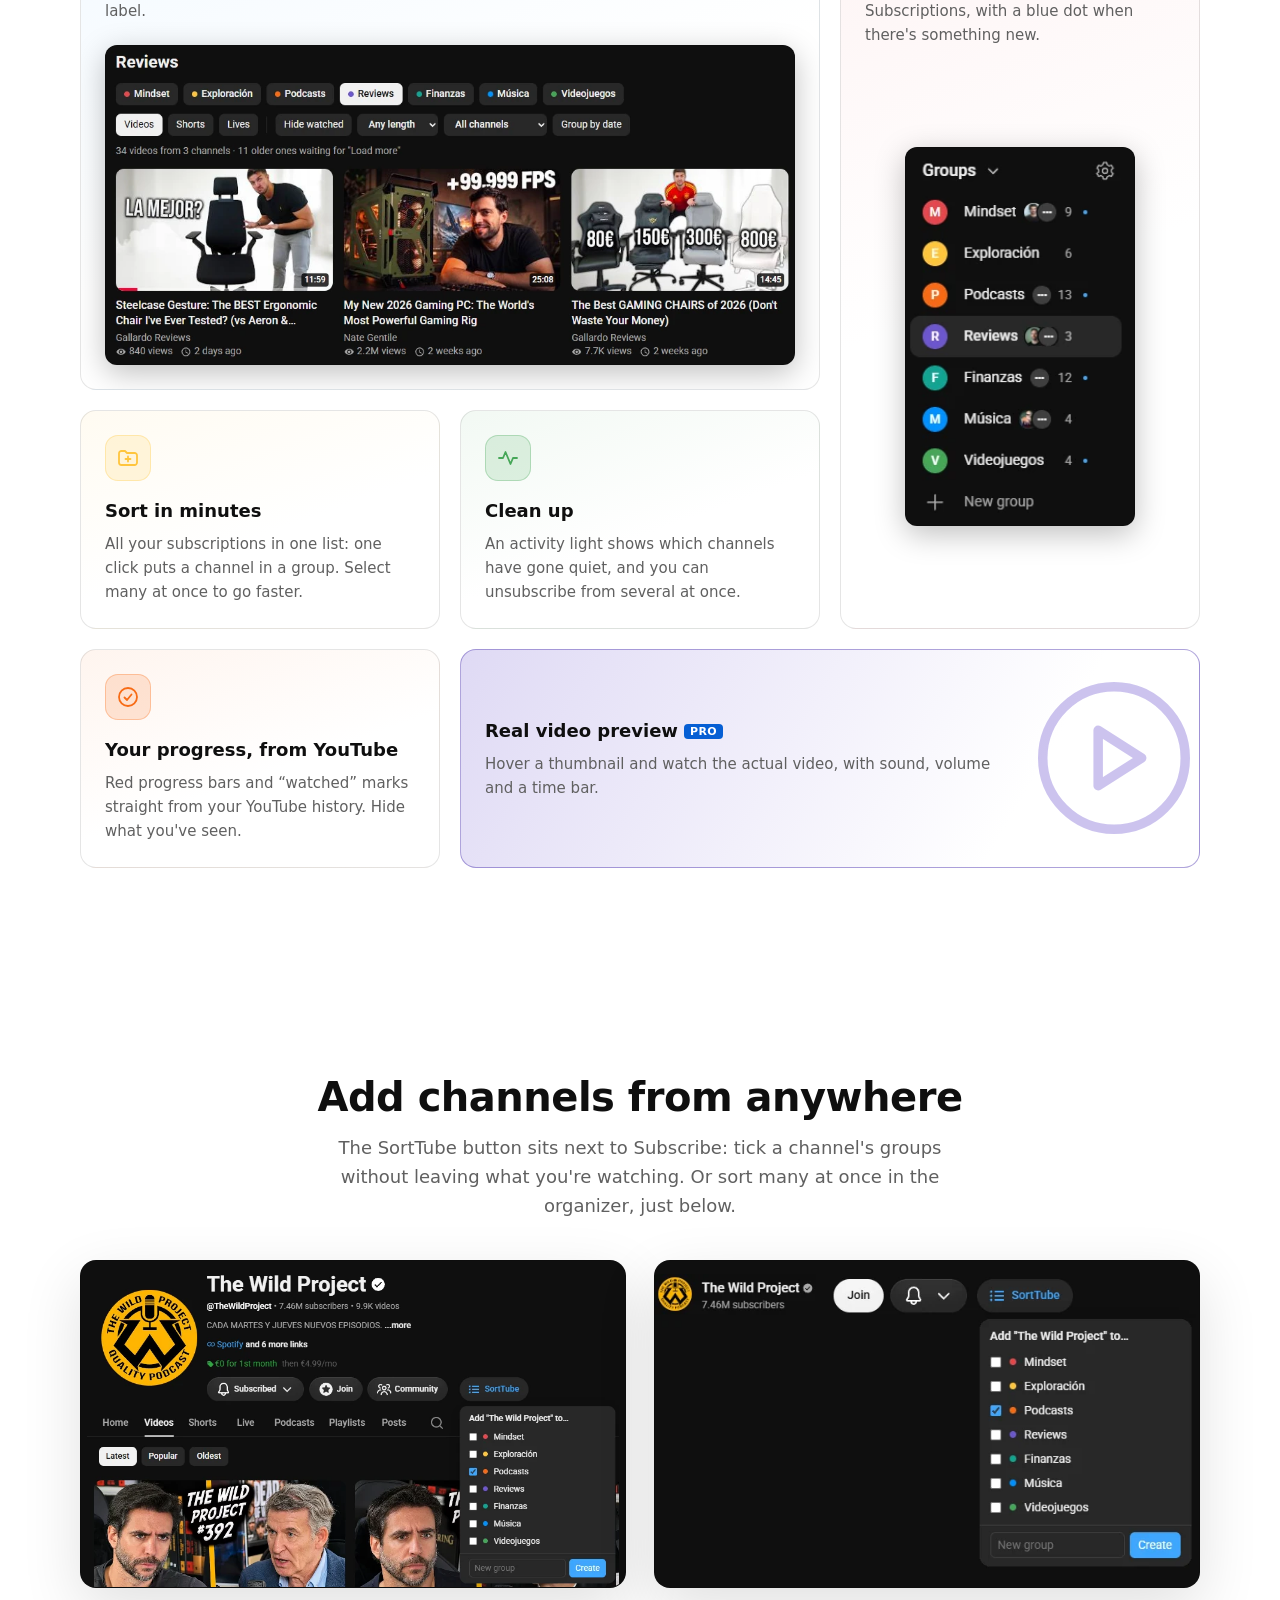
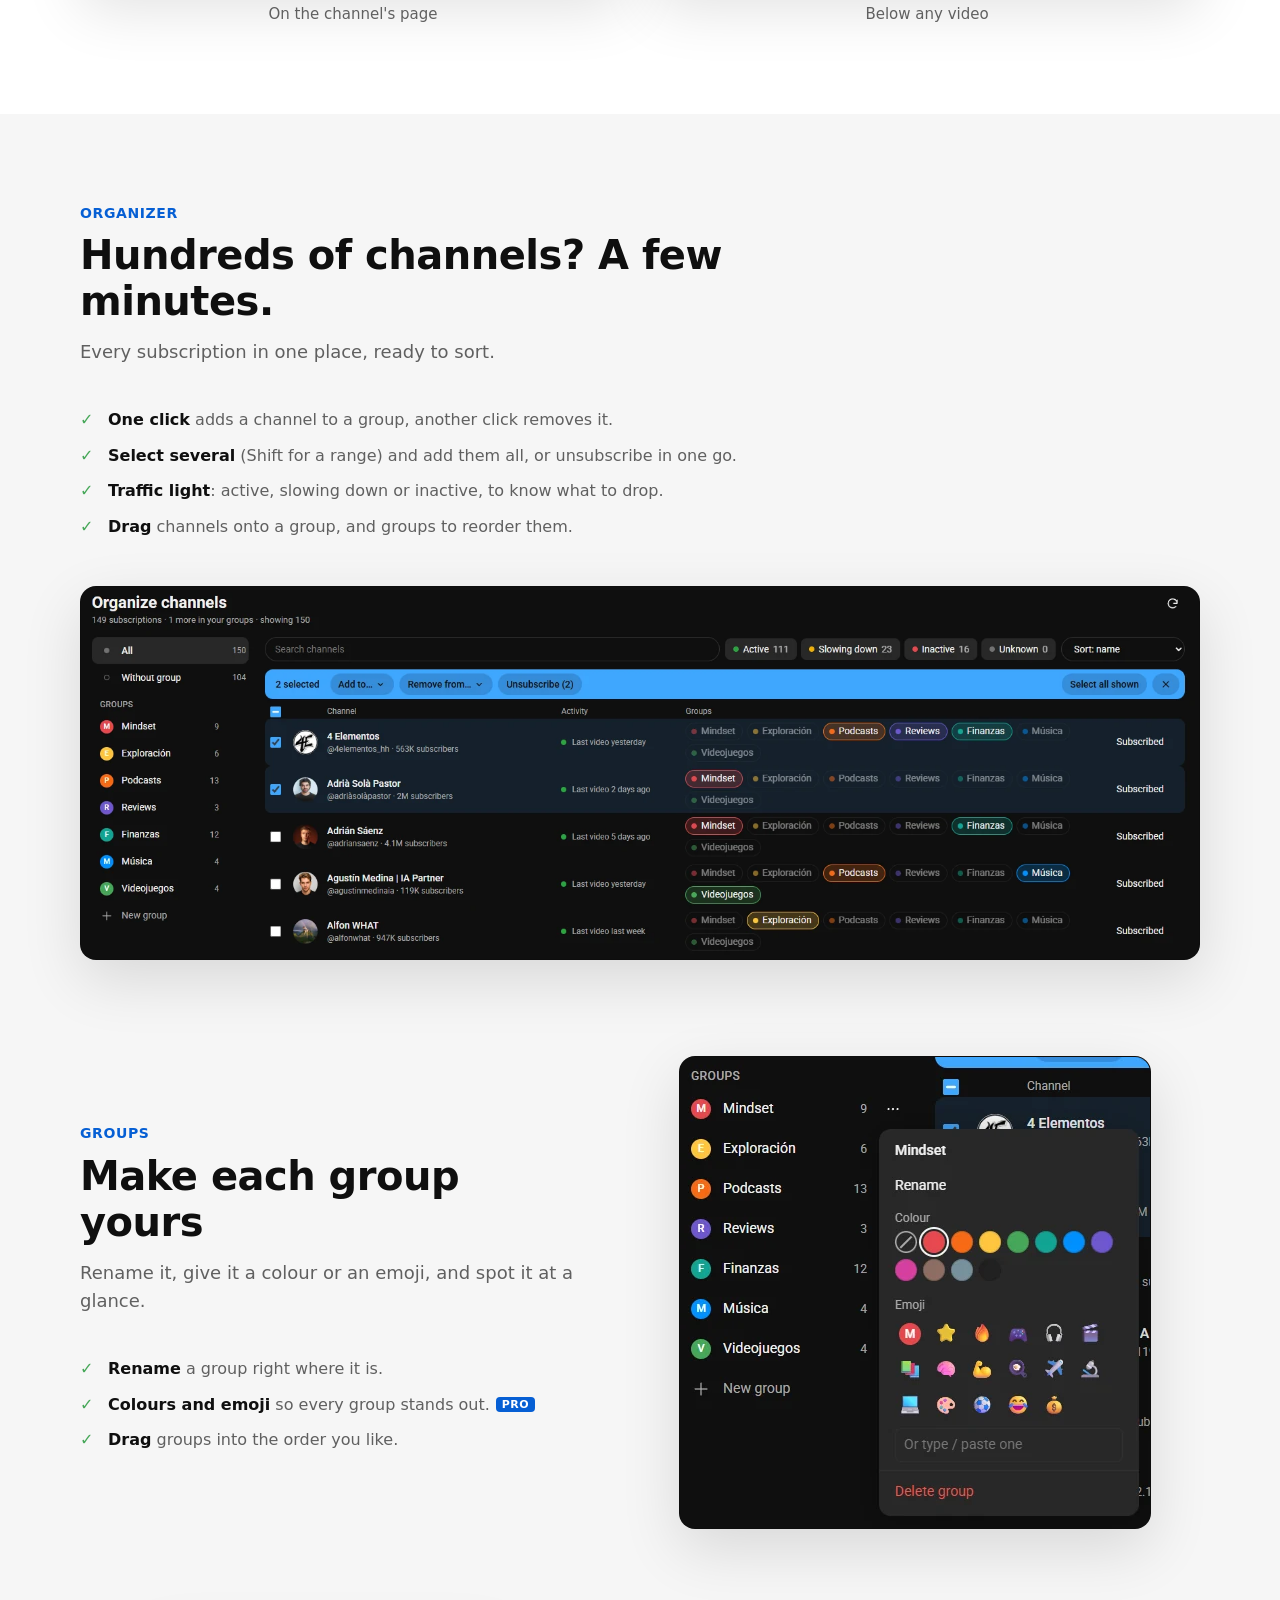
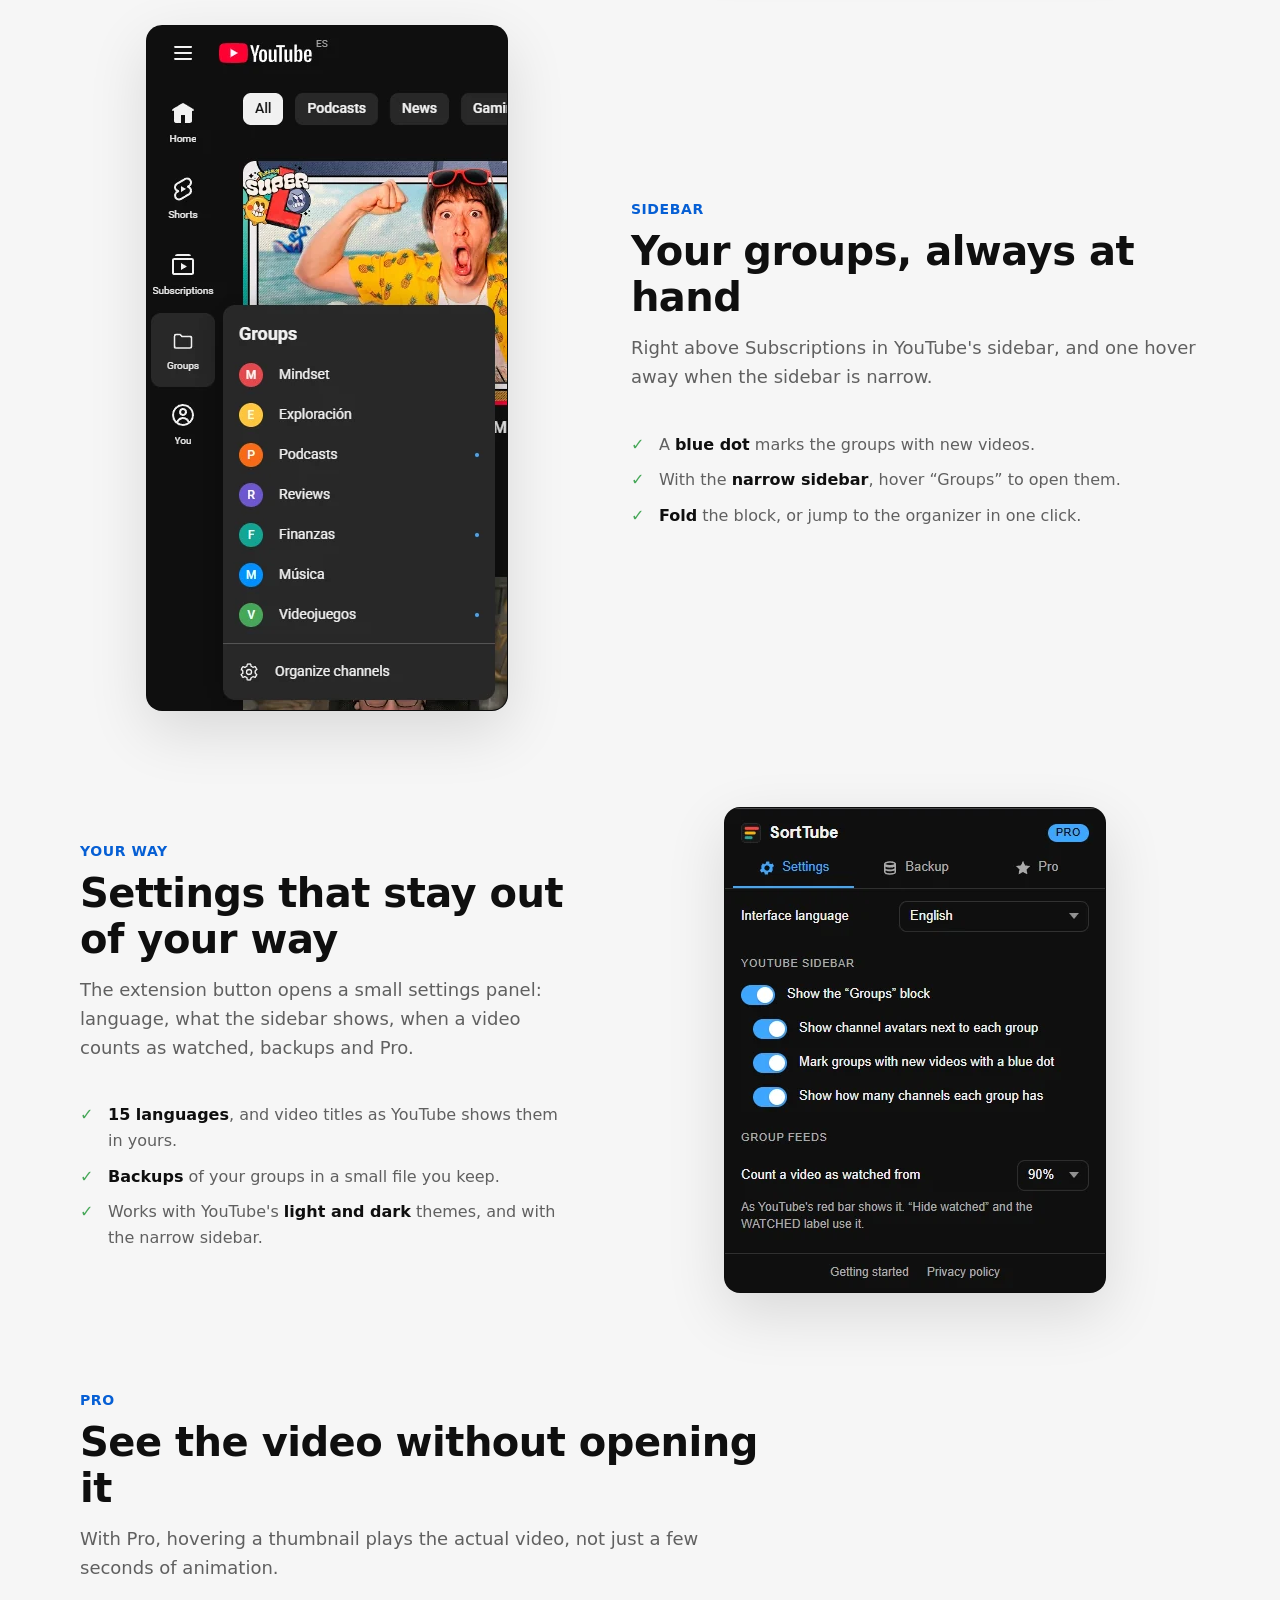
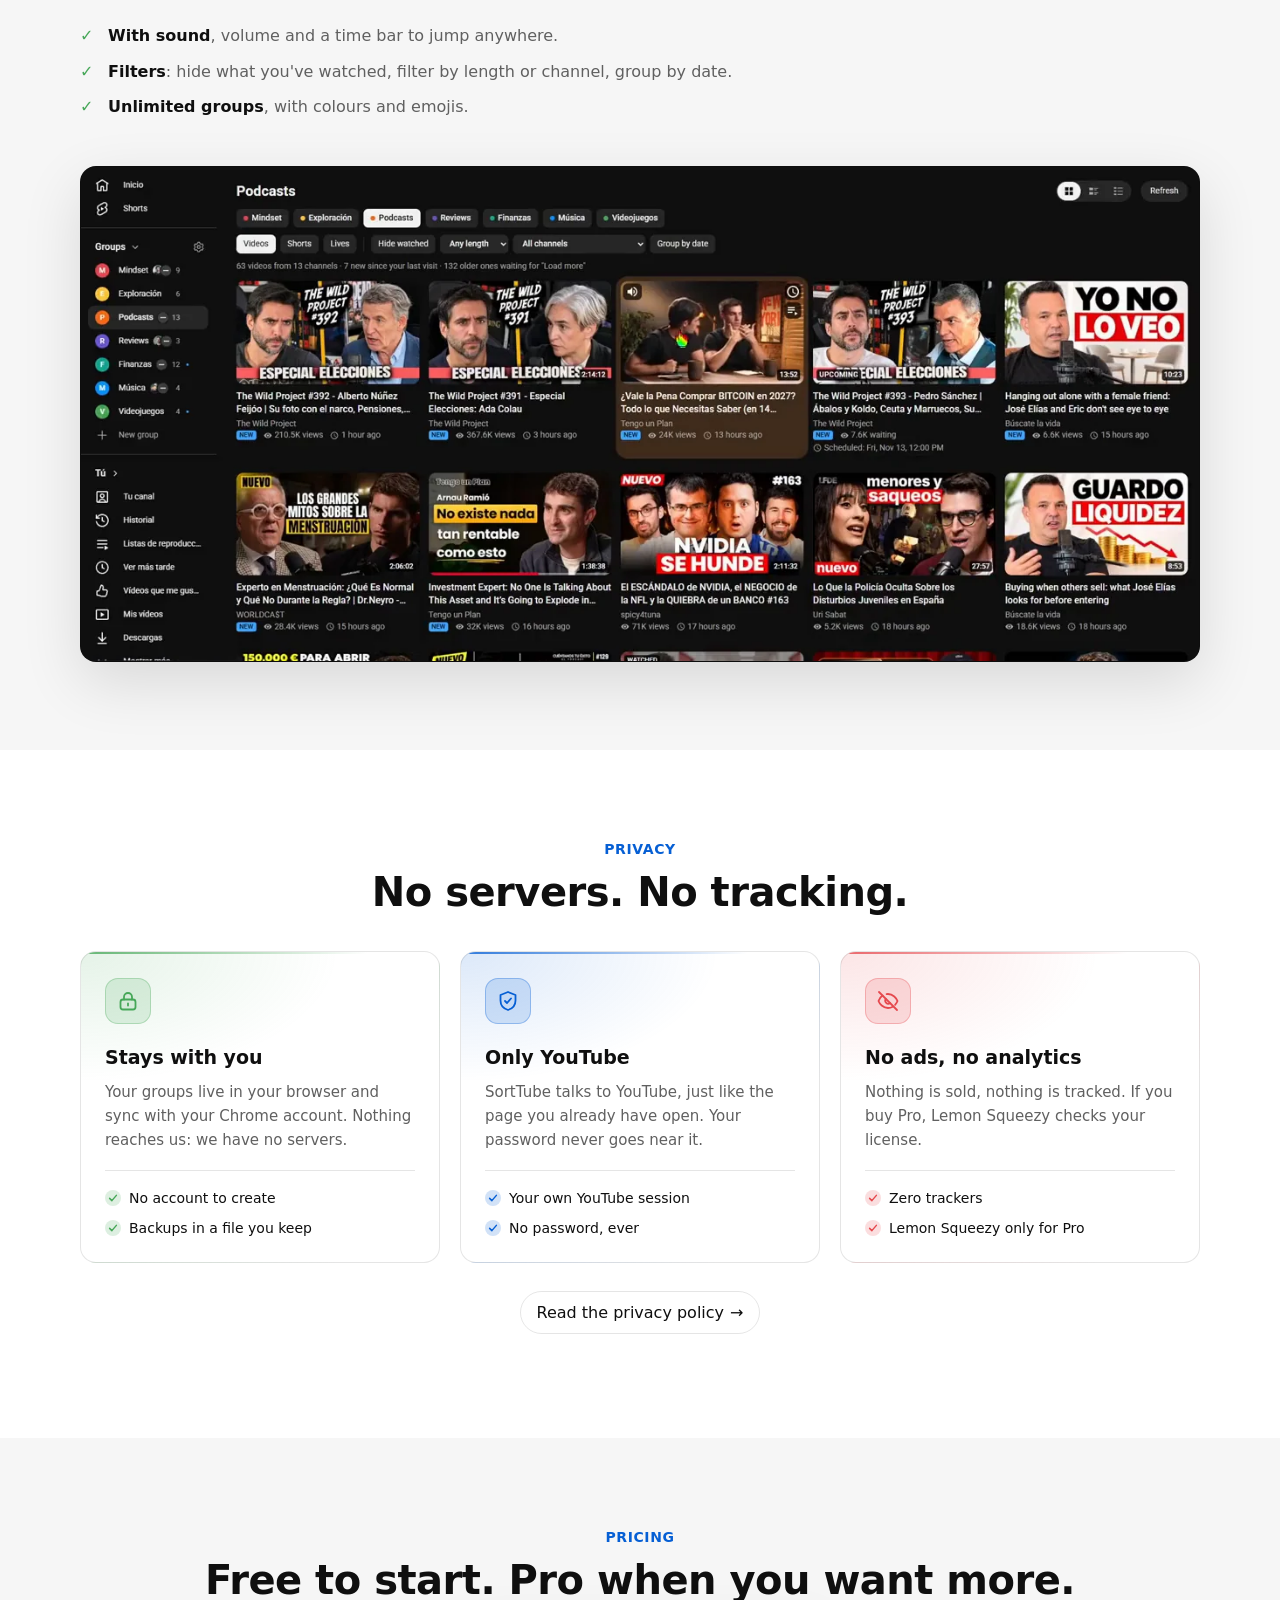
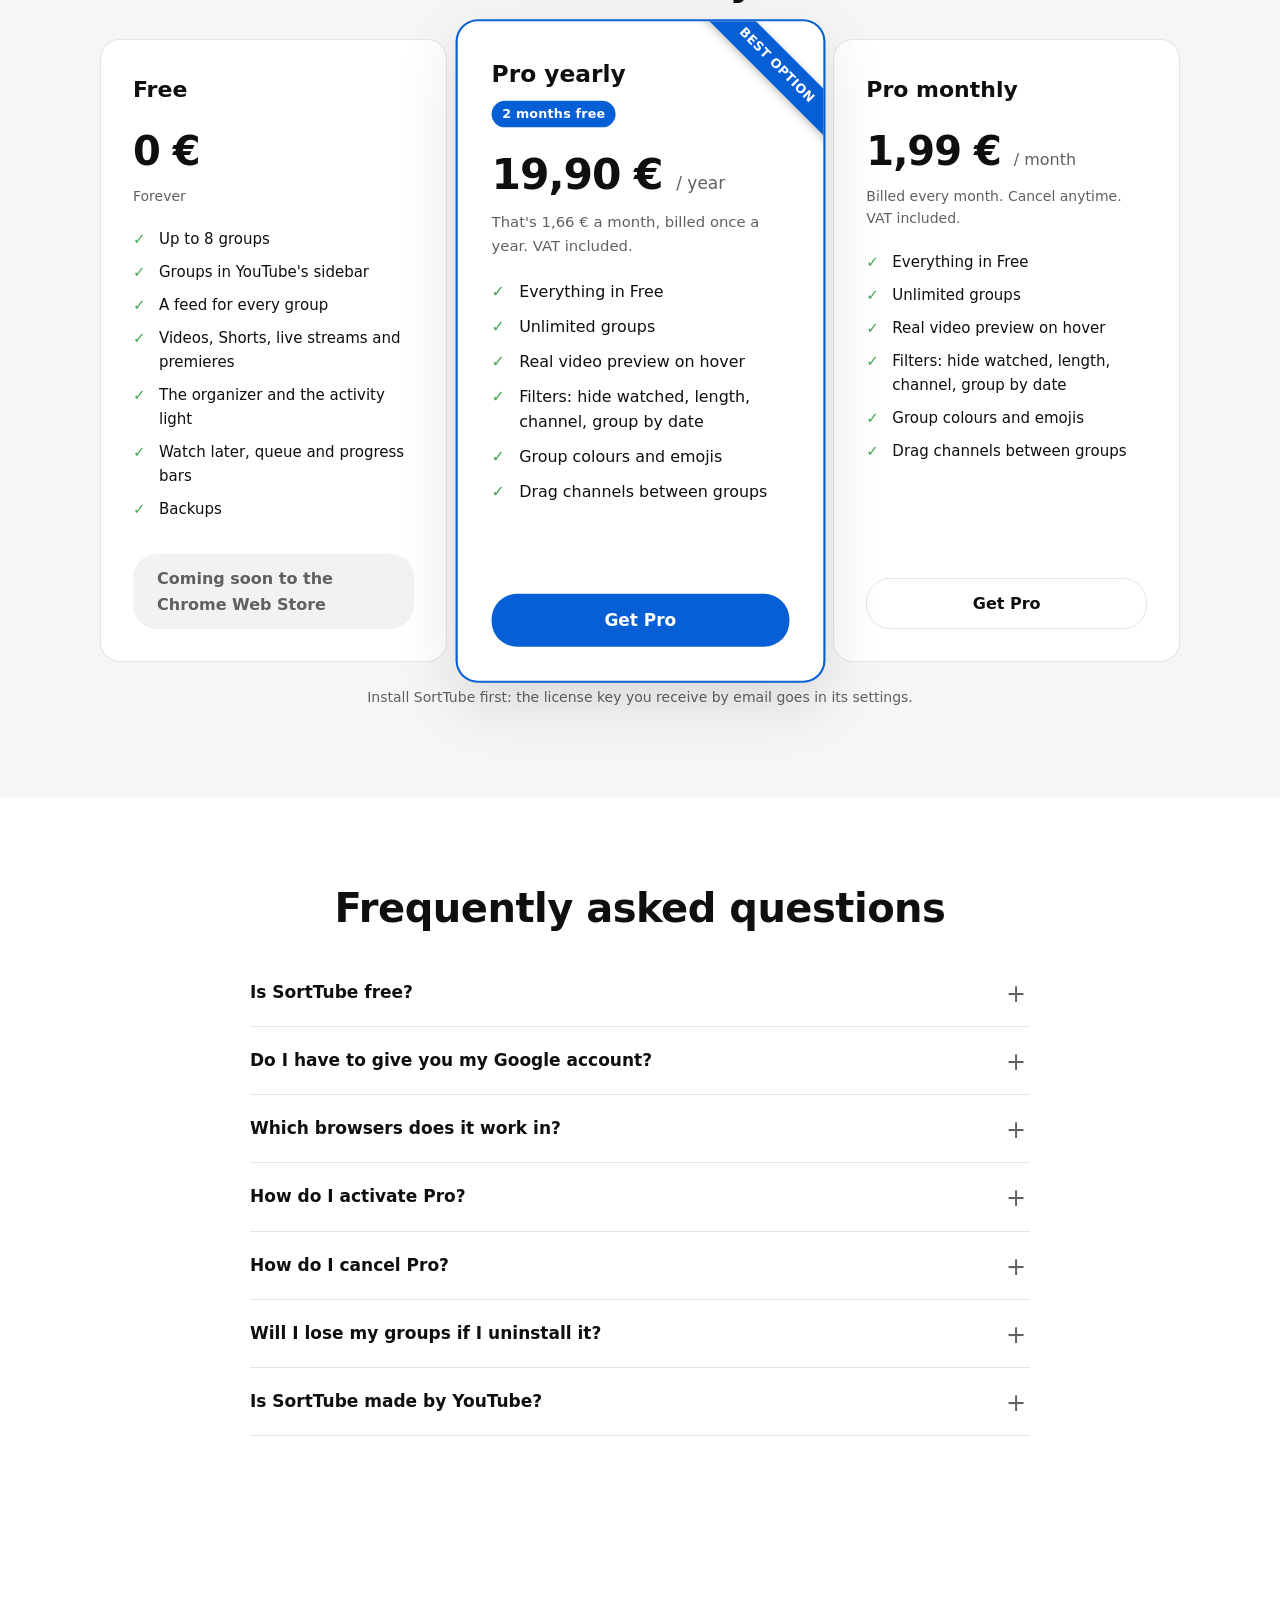
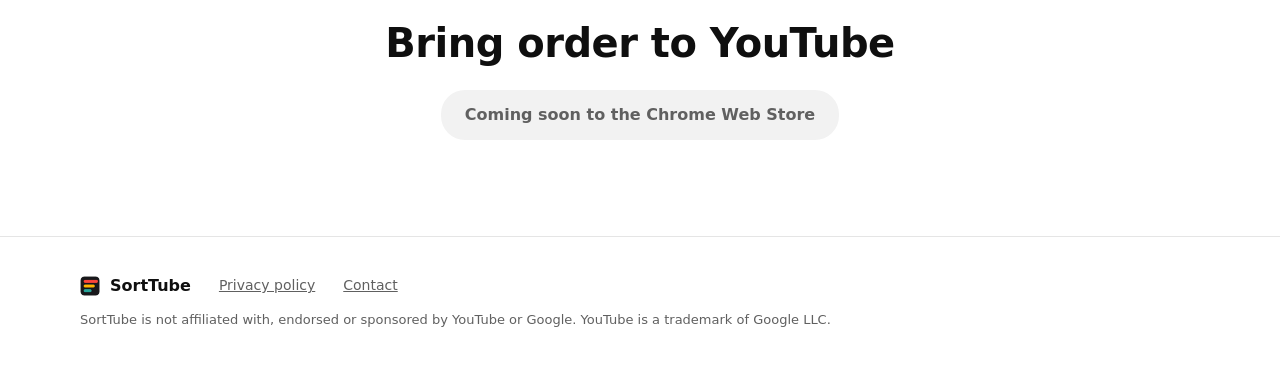
==== commit dddb4d0e: "Add files via upload" ====
--- a/index.html
+++ b/index.html
@@ -200,7 +200,7 @@
               <h3>Free</h3>
               <div class="price">0 €</div>
               <p class="note">Forever</p>
-              <ul><li>Up to 5 groups</li><li>Groups in YouTube's sidebar</li><li>A feed for every group</li><li>Videos, Shorts, live streams and premieres</li><li>The organizer and the activity light</li><li>Watch later, queue and progress bars</li><li>Backups</li></ul>
+              <ul><li>Up to 8 groups</li><li>Groups in YouTube's sidebar</li><li>A feed for every group</li><li>Videos, Shorts, live streams and premieres</li><li>The organizer and the activity light</li><li>Watch later, queue and progress bars</li><li>Backups</li></ul>
               <span class="btn soon">Coming soon to the Chrome Web Store</span>
             </div>
             <div class="plan pro">
@@ -227,11 +227,11 @@
         <div class="wrap">
           <h2 class="center">Frequently asked questions</h2>
           <div class="faq" style="margin-top:28px">
-            <details><summary>Is SortTube free?</summary><p>Yes. The free version has everything you need to sort and watch up to 5 groups. Pro is optional.</p></details>
+            <details><summary>Is SortTube free?</summary><p>Yes. The free version has everything you need to sort and watch up to 8 groups. Pro is optional.</p></details>
             <details><summary>Do I have to give you my Google account?</summary><p>No. SortTube uses YouTube in your own browser, the same session you already have. It never sees your password and has no servers of its own.</p></details>
             <details><summary>Which browsers does it work in?</summary><p>Chrome and the browsers that install extensions from the Chrome Web Store: Edge, Brave, Opera, Vivaldi…</p></details>
             <details><summary>How do I activate Pro?</summary><p>After buying, you get a license key by email. Open SortTube's settings (its button in the toolbar) → Pro → enter the key.</p></details>
-            <details><summary>How do I cancel Pro?</summary><p>From the link in your purchase email, whenever you want. Pro stays on until the end of the period you paid for, and your groups are kept: the first 5 stay in use and the rest wait, locked, until you come back.</p></details>
+            <details><summary>How do I cancel Pro?</summary><p>From the link in your purchase email, whenever you want. Pro stays on until the end of the period you paid for, and your groups are kept: the first 8 stay in use and the rest wait, locked, until you come back.</p></details>
             <details><summary>Will I lose my groups if I uninstall it?</summary><p>Download a backup first (SortTube's settings → Backup) and import it later. With Chrome sync on, they also come back on your other computers.</p></details>
             <details><summary>Is SortTube made by YouTube?</summary><p>No. SortTube is an independent extension, not affiliated with YouTube or Google.</p></details>
           </div>
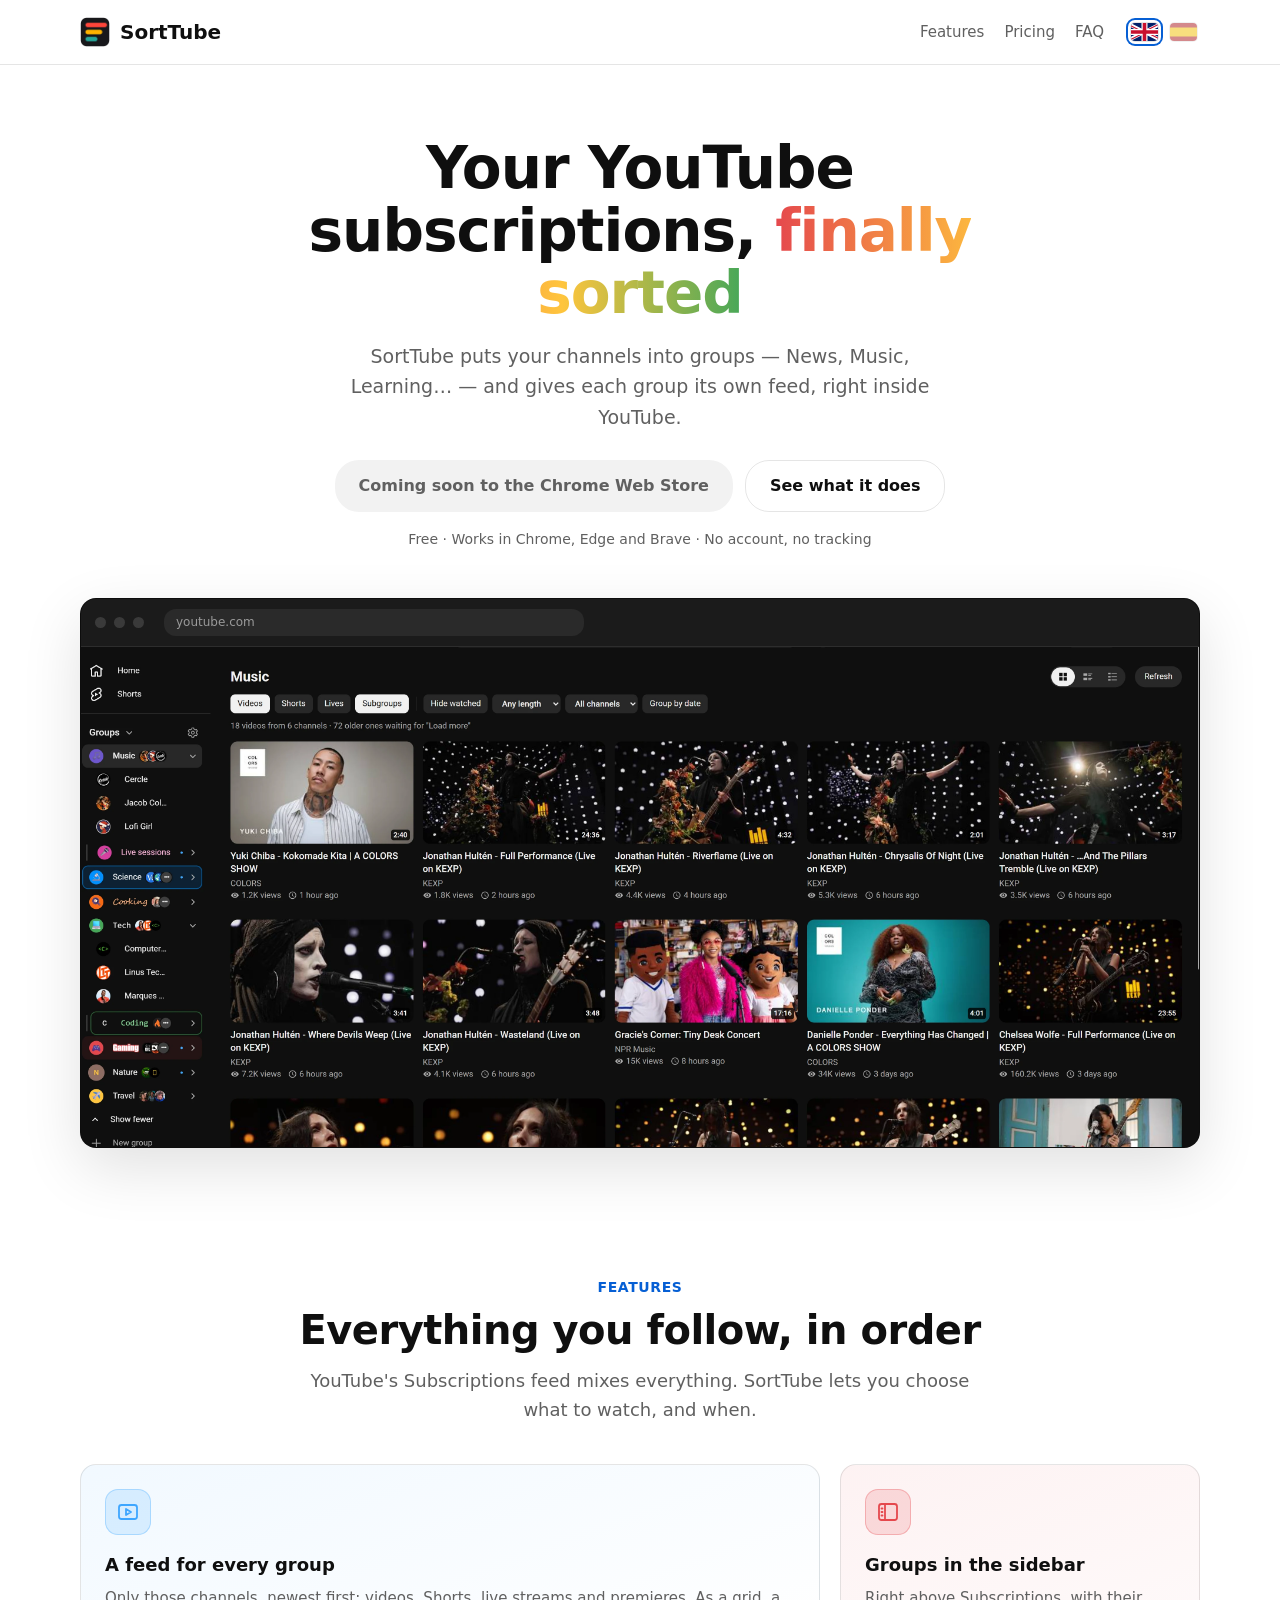
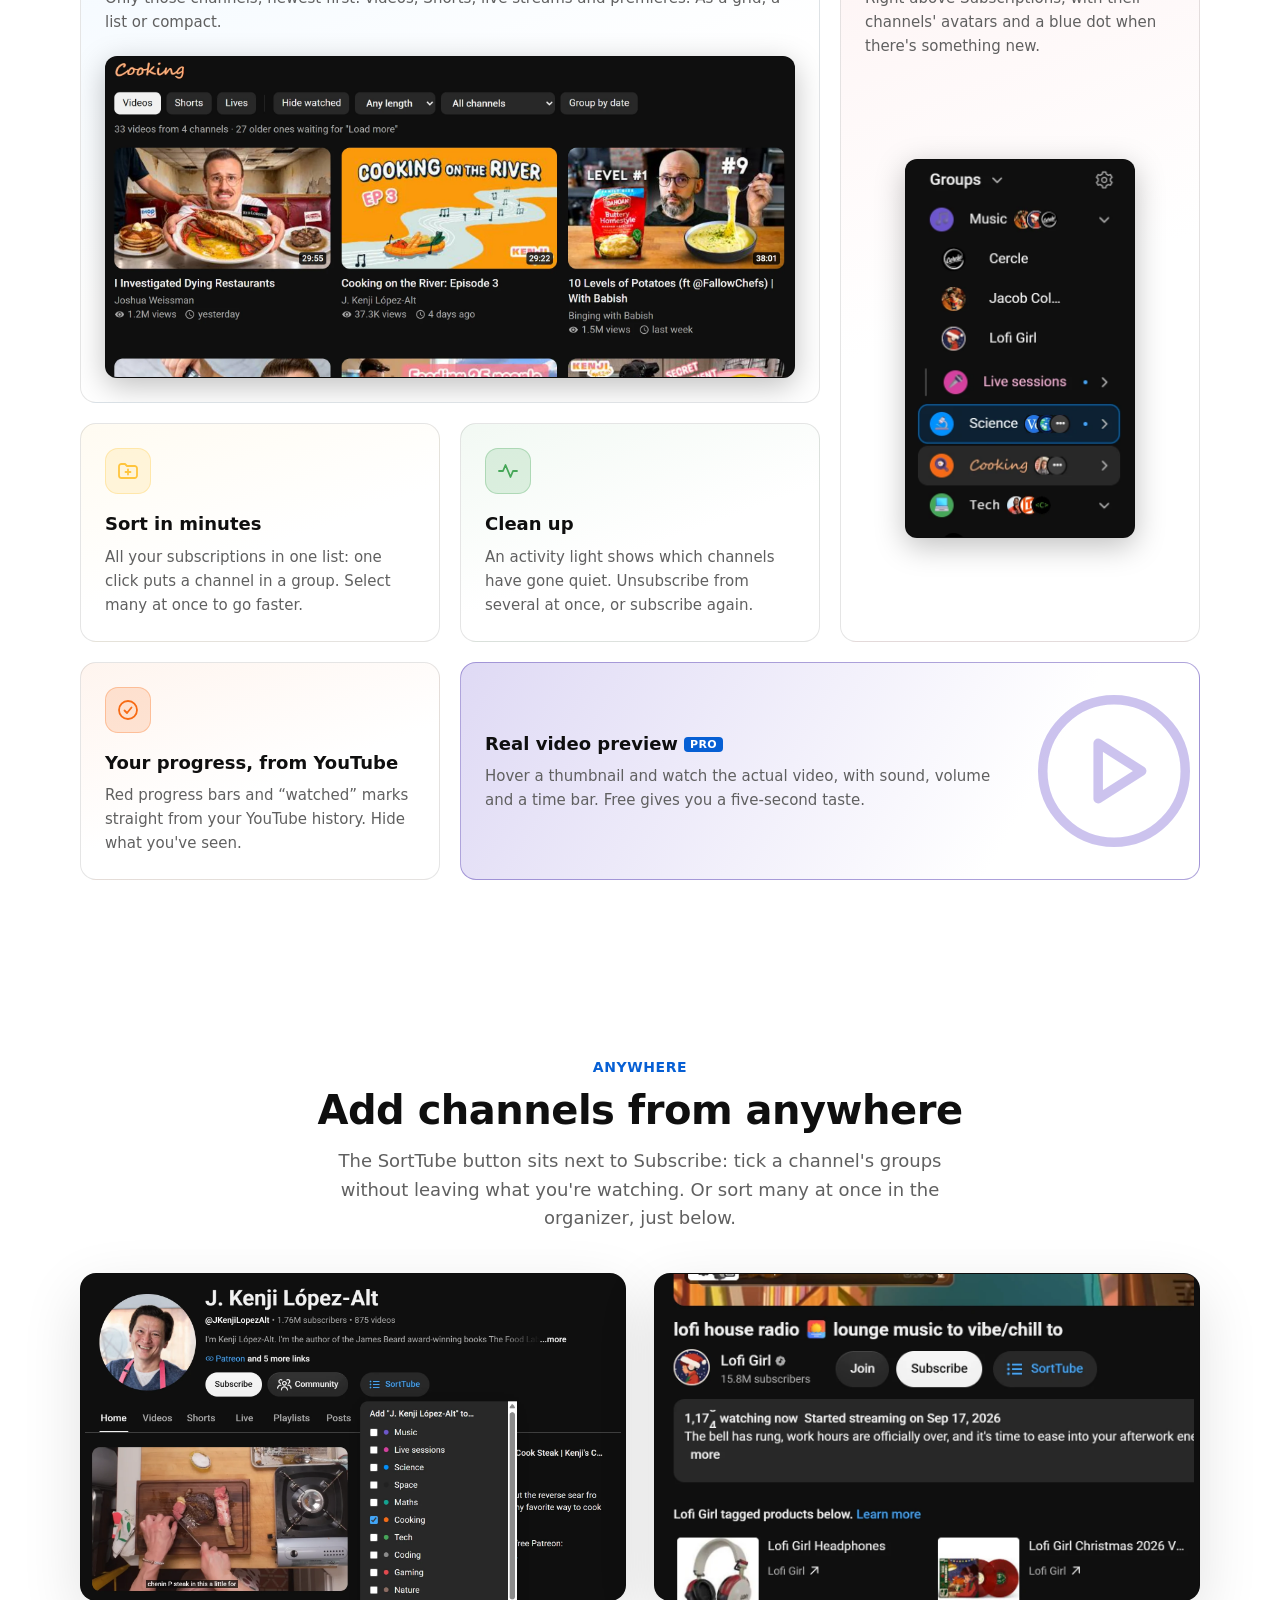
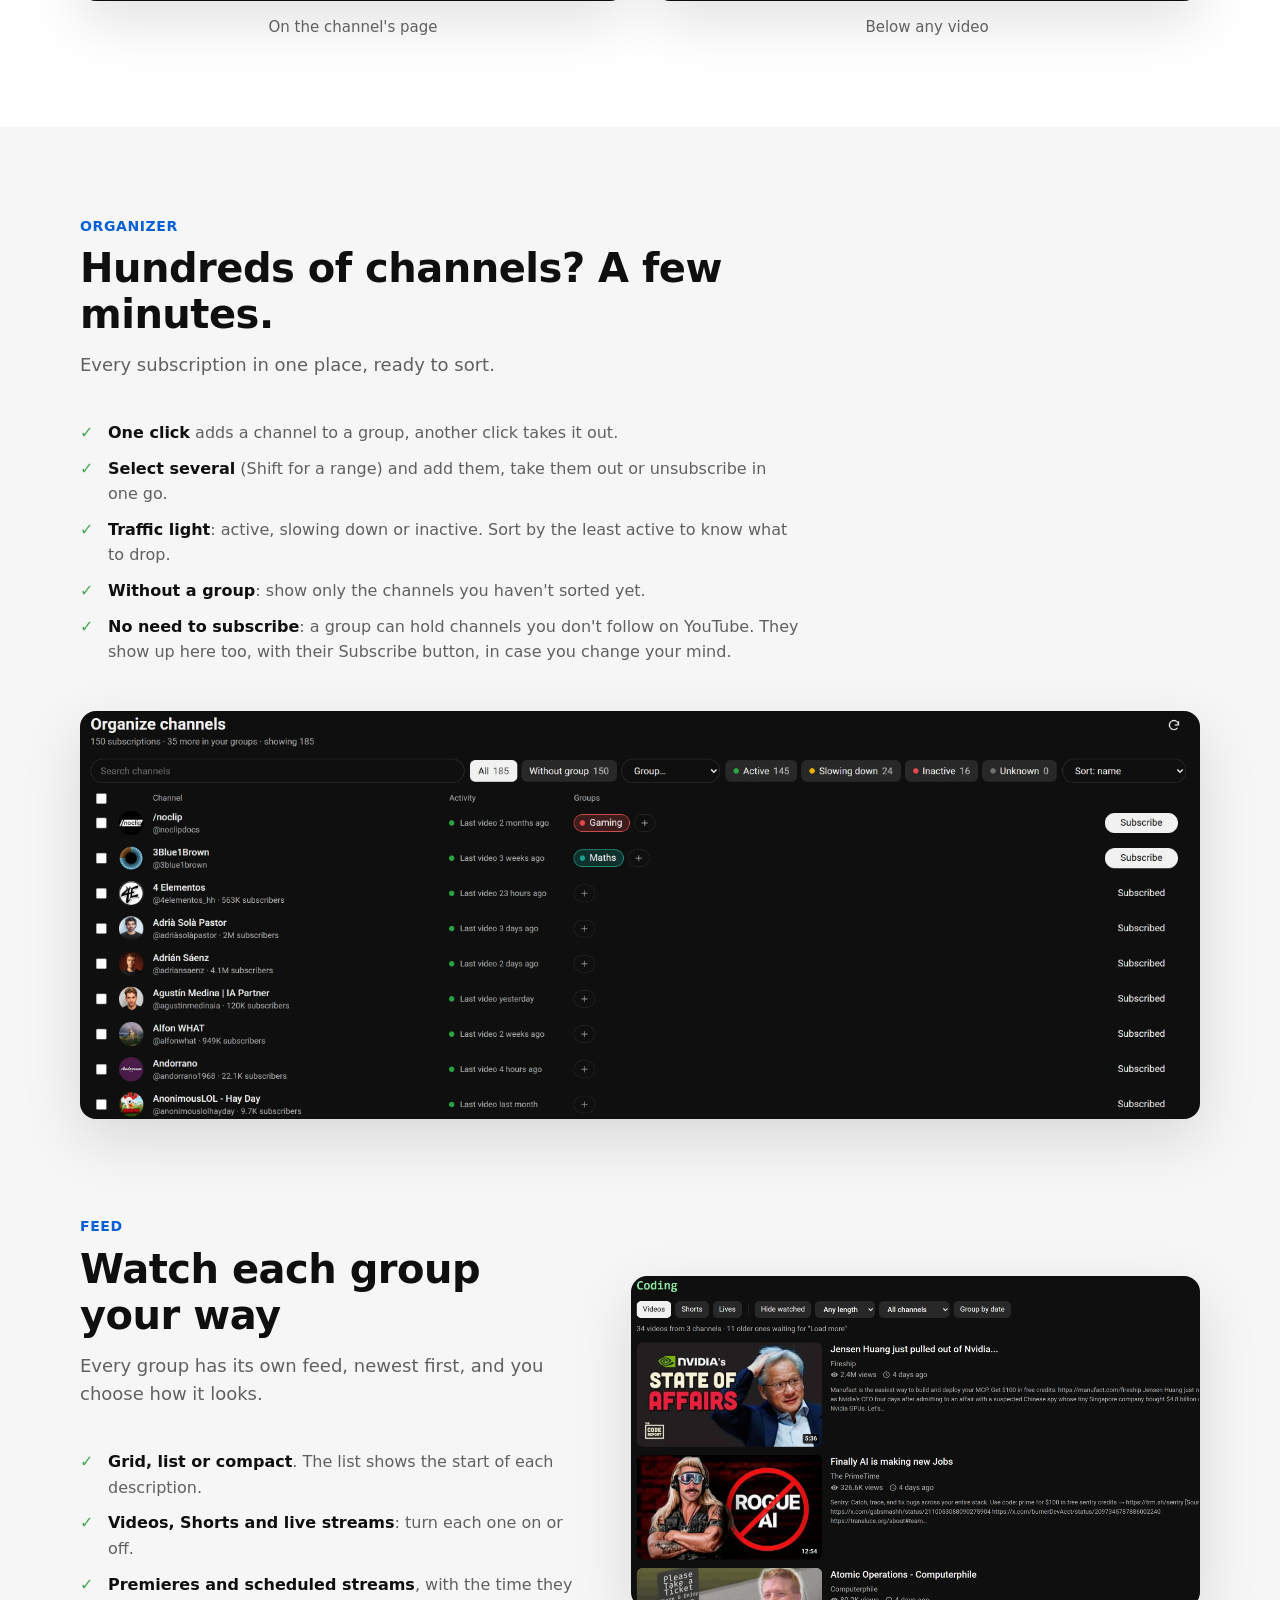
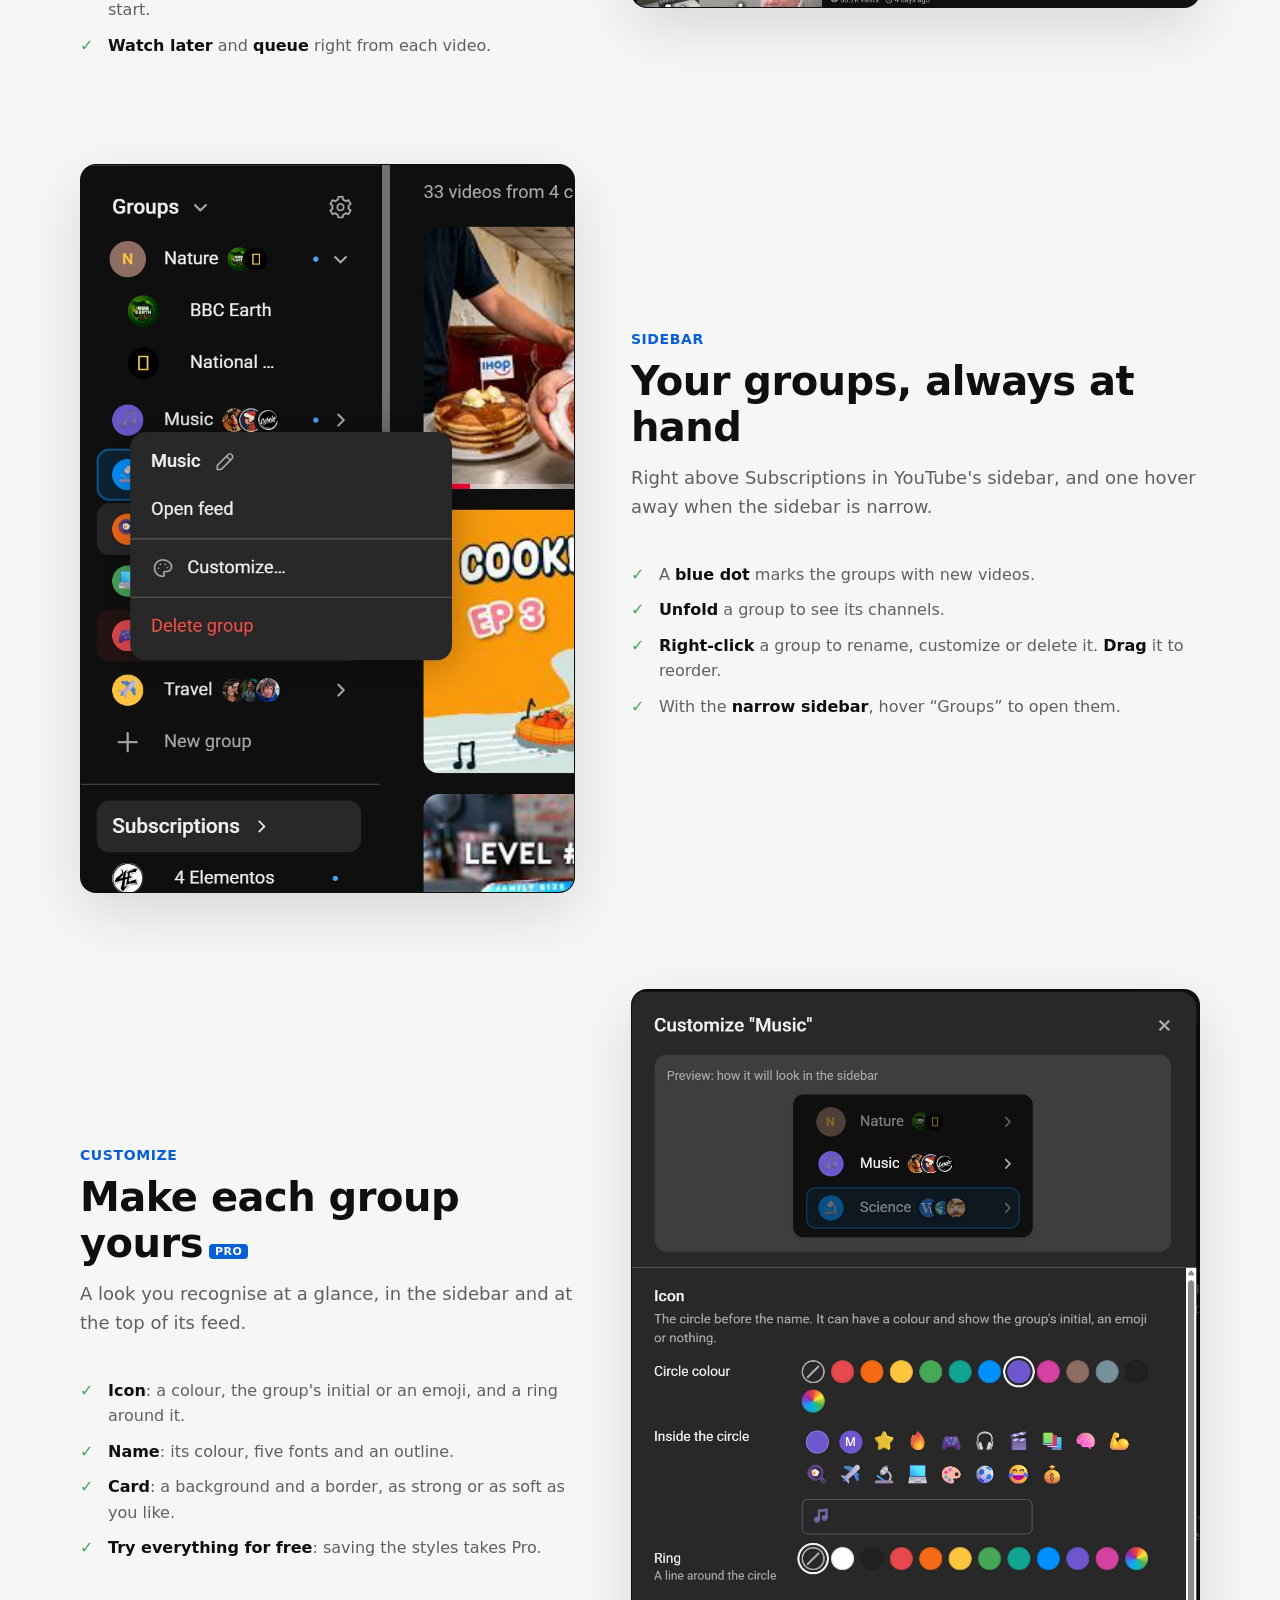
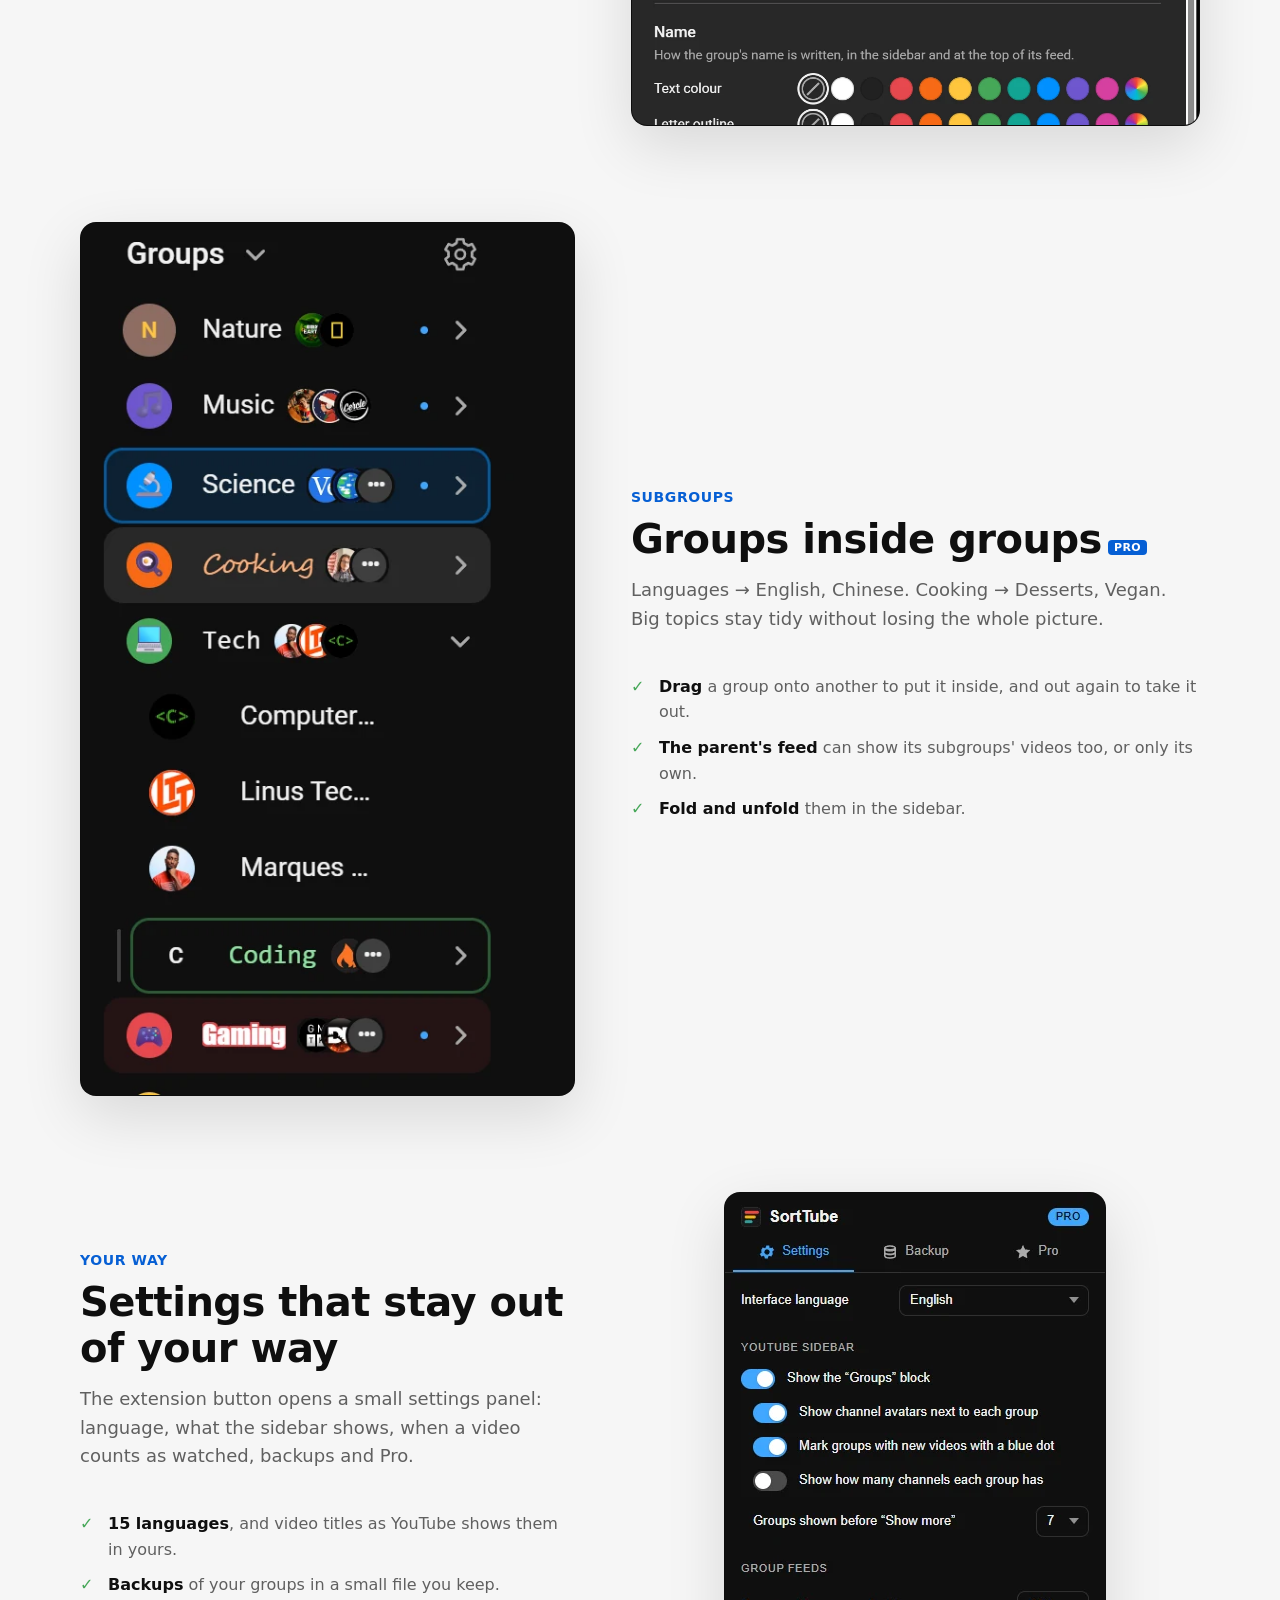
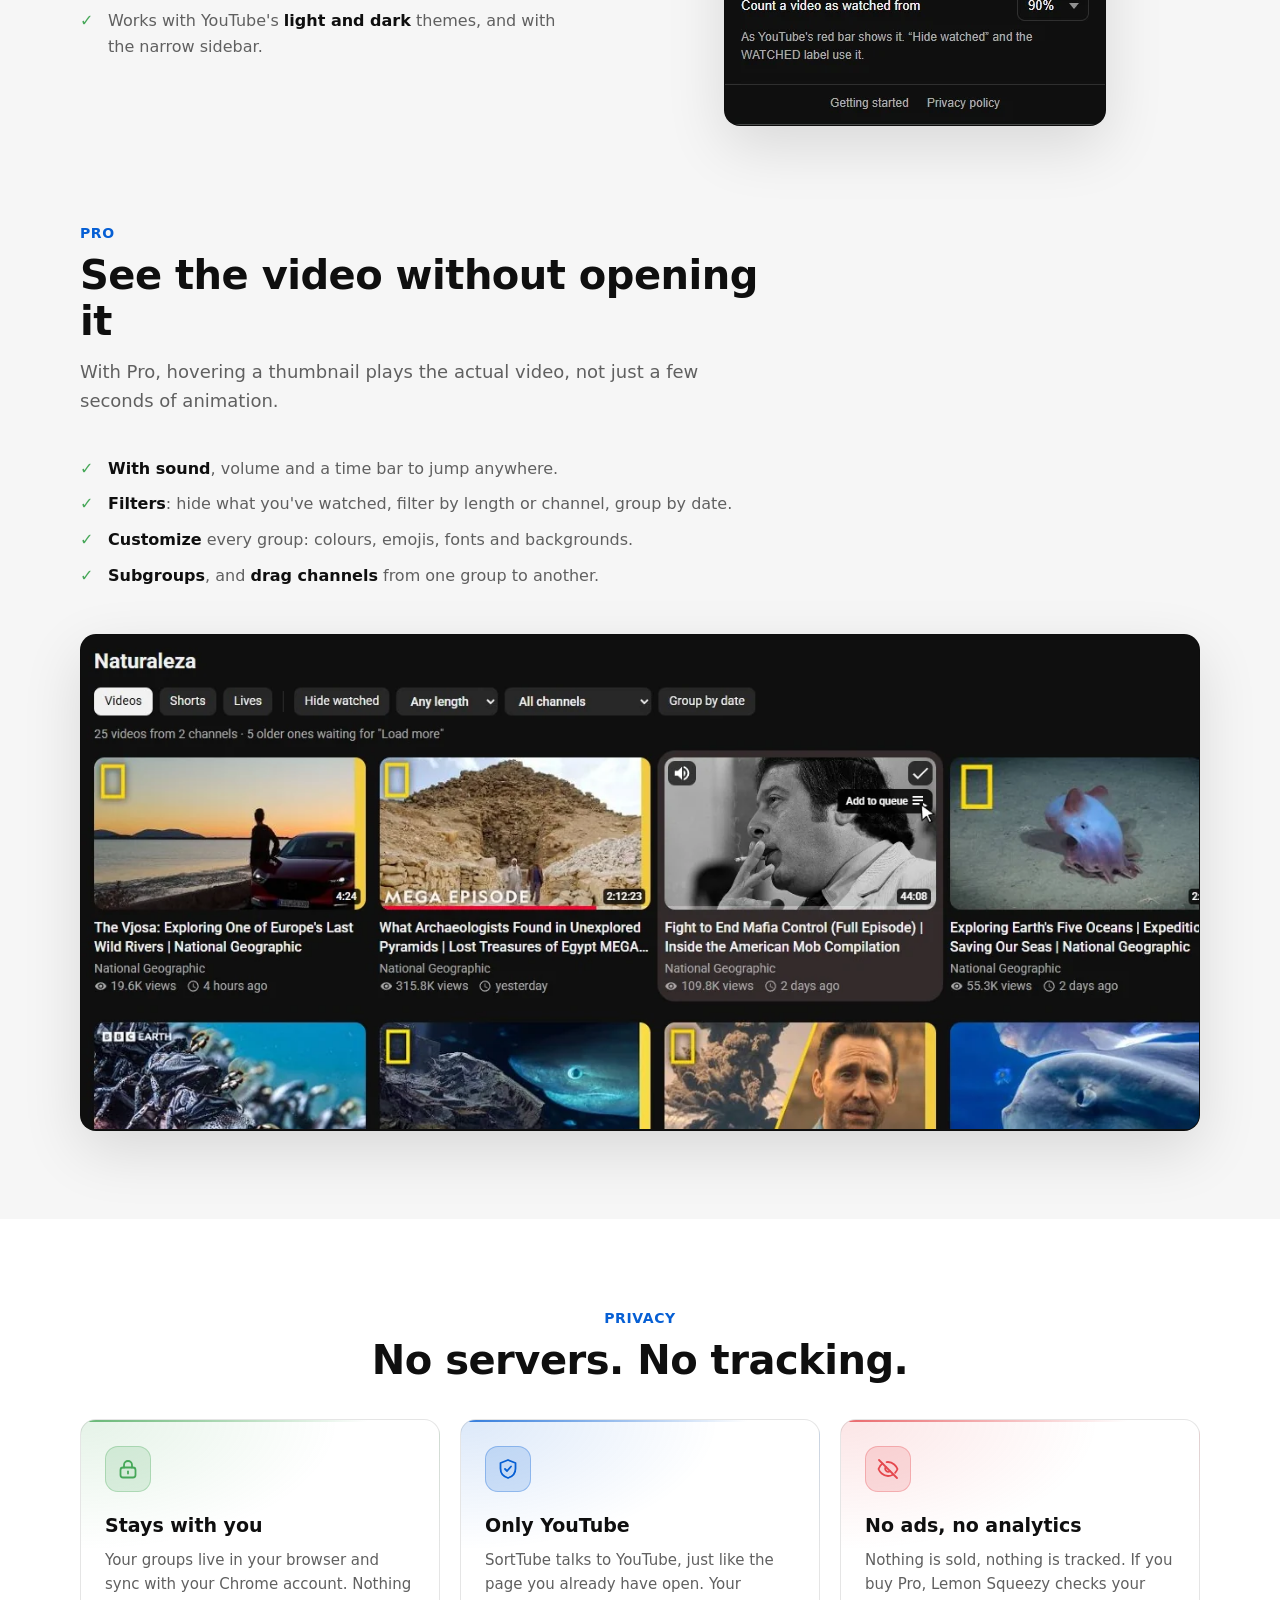
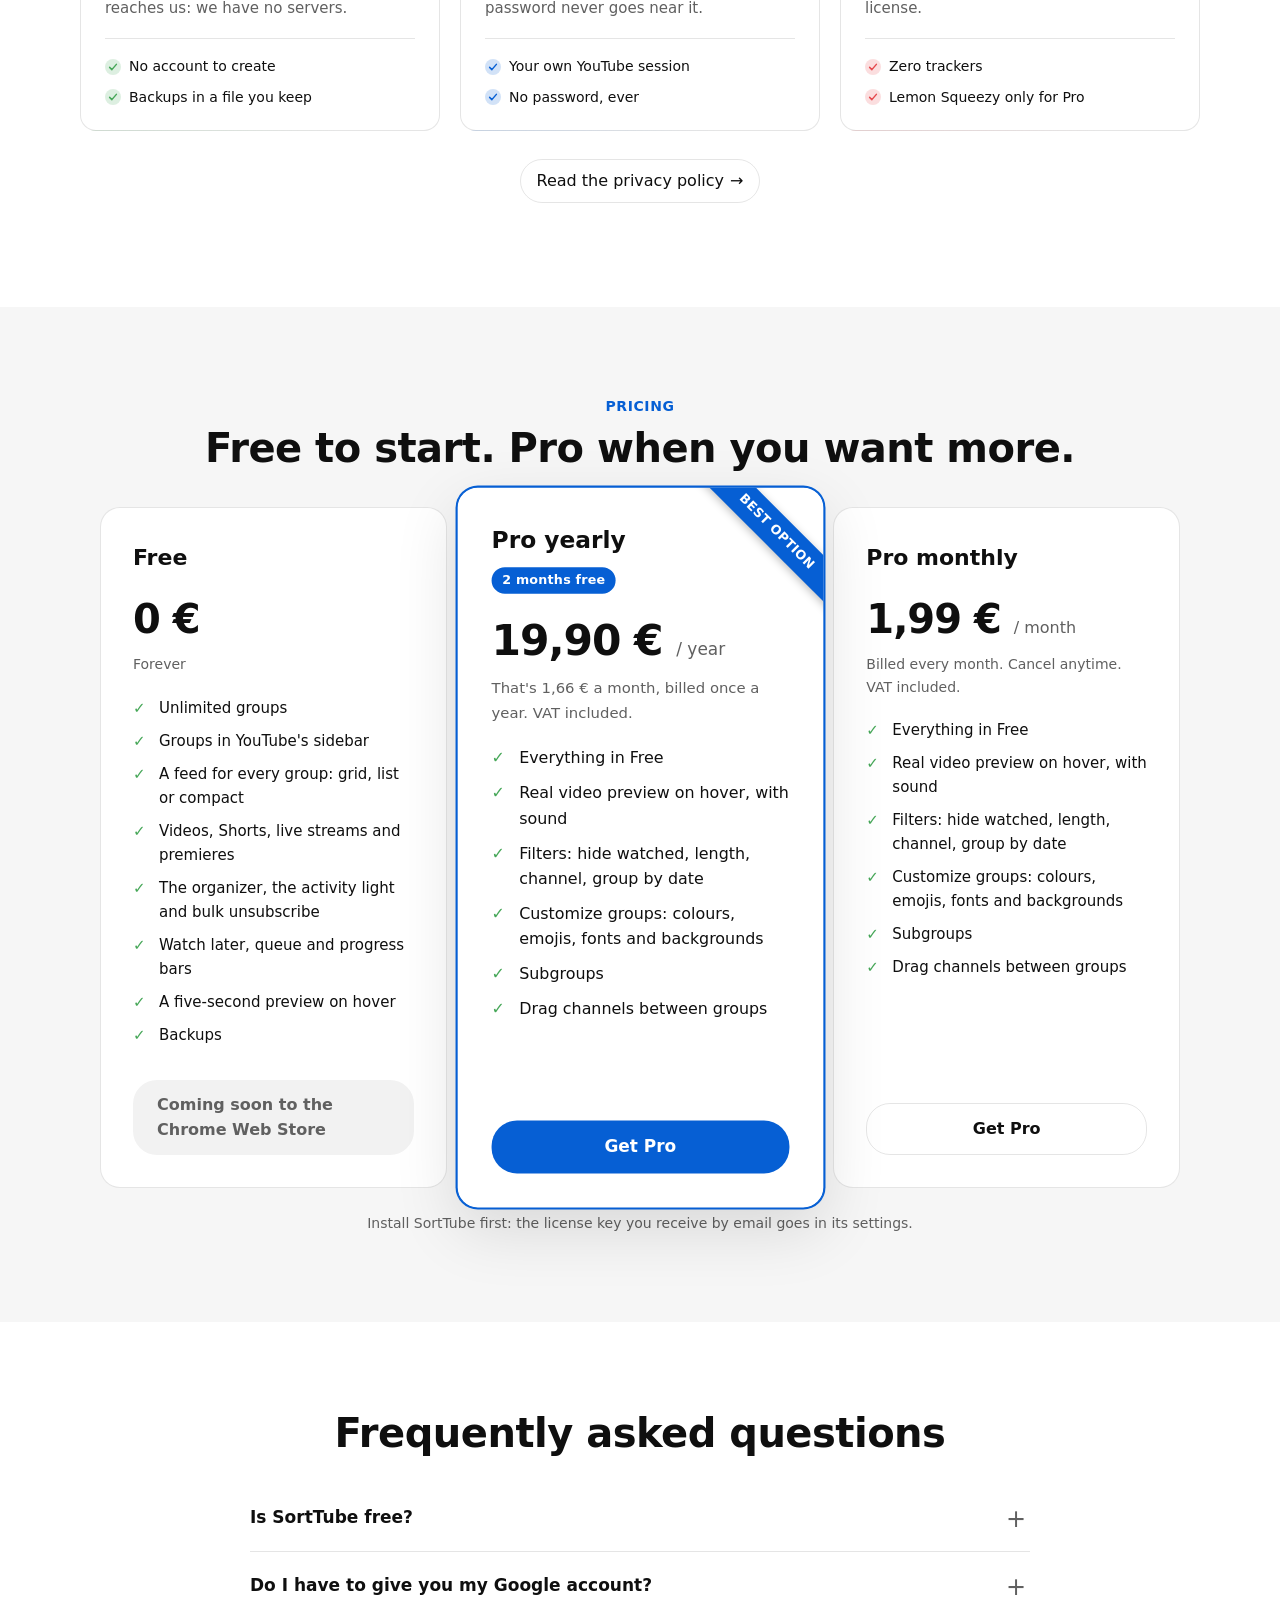
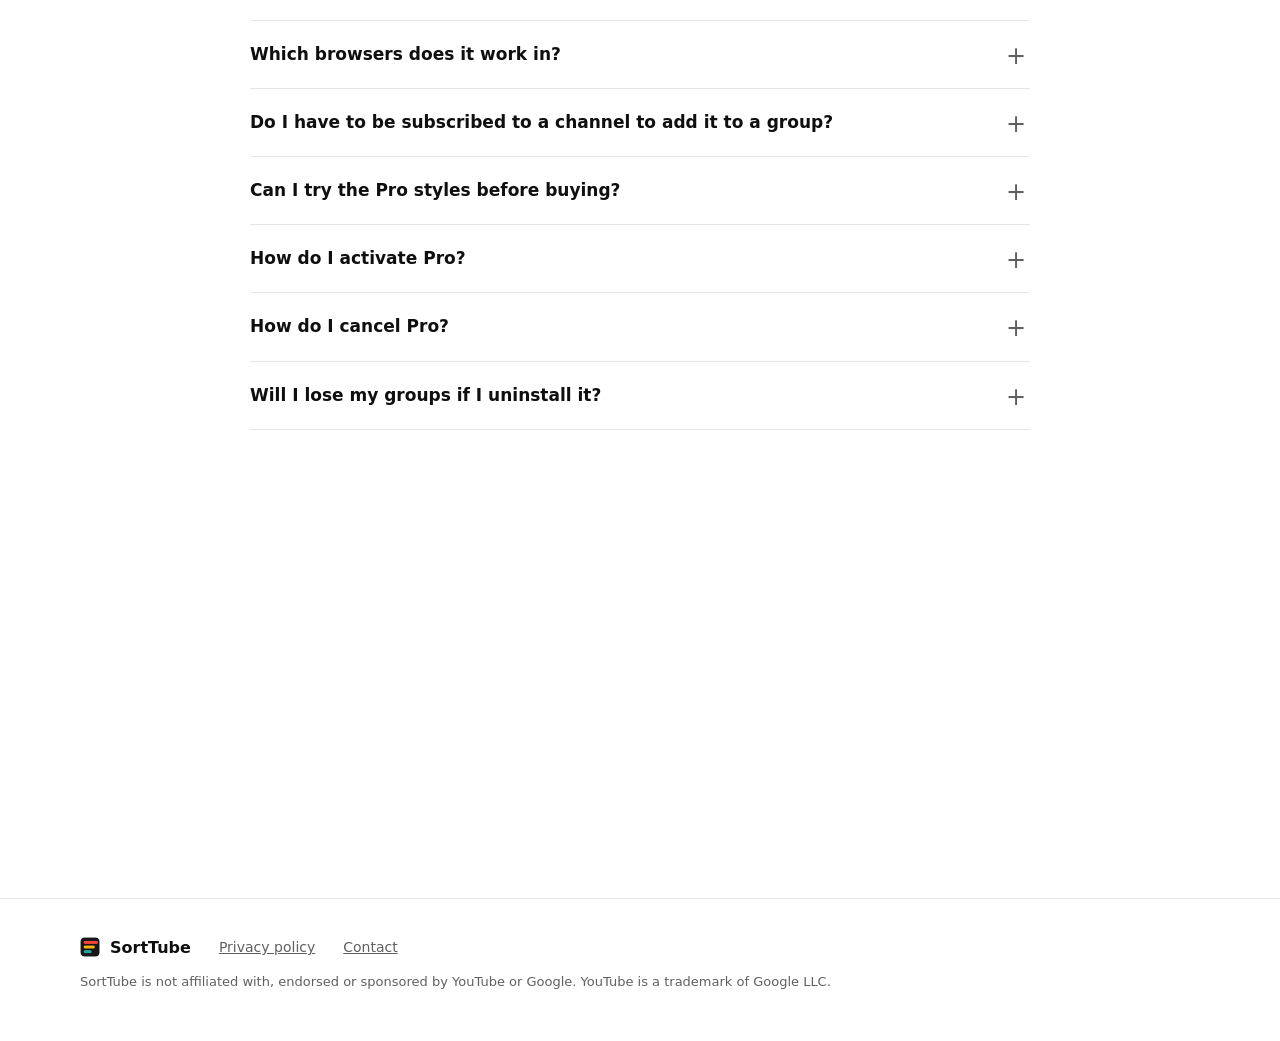
==== commit fce05cb8: "Add files via upload" ====
--- a/index.html
+++ b/index.html
@@ -45,7 +45,7 @@
 
           <figure class="shot shot-hero">
             <div class="shot-bar" aria-hidden="true"><i></i><i></i><i></i><span>youtube.com</span></div>
-            <img src="assets/shot-feed-en.webp" width="1905" height="833" alt="YouTube with SortTube: the Groups block in the sidebar and the feed of one group" />
+            <img src="assets/web-feed-en.webp" width="1900" height="850" alt="YouTube with SortTube: the Groups block in the sidebar and the feed of one group" />
           </figure>
         </div>
       </div>
@@ -59,18 +59,18 @@
           </div>
           <div class="features bento">
             <div class="feature wide" style="--tint:#3ea6ff">
-              <div class="ico"><svg viewBox="0 0 24 24" fill="none" stroke="currentColor" stroke-width="1.8" stroke-linecap="round" stroke-linejoin="round" aria-hidden="true"><rect x="3" y="5" width="18" height="14" rx="2.5"/><path d="m10 9 5 3-5 3z"/></svg></div><h3>A feed for every group</h3><p>Only those channels, newest first. Videos, Shorts, live streams and premieres, each with its label.</p>
-              <div class="media media-wide"><img src="assets/crop-feed-feed-en.webp" width="986" height="456" alt="" loading="lazy" /></div>
+              <div class="ico"><svg viewBox="0 0 24 24" fill="none" stroke="currentColor" stroke-width="1.8" stroke-linecap="round" stroke-linejoin="round" aria-hidden="true"><rect x="3" y="5" width="18" height="14" rx="2.5"/><path d="m10 9 5 3-5 3z"/></svg></div><h3>A feed for every group</h3><p>Only those channels, newest first: videos, Shorts, live streams and premieres. As a grid, a list or compact.</p>
+              <div class="media media-wide"><img src="assets/web-feed_top-en.webp" width="990" height="460" alt="" loading="lazy" /></div>
             </div>
             <div class="feature tall" style="--tint:#e5484d">
-              <div class="ico"><svg viewBox="0 0 24 24" fill="none" stroke="currentColor" stroke-width="1.8" stroke-linecap="round" stroke-linejoin="round" aria-hidden="true"><rect x="3" y="4" width="18" height="16" rx="2.5"/><path d="M9 4v16"/><path d="M5.5 8.5h1M5.5 12h1M5.5 15.5h1"/></svg></div><h3>Groups in the sidebar</h3><p>Your groups sit right above Subscriptions, with a blue dot when there's something new.</p>
-              <div class="media media-tall"><img src="assets/crop-side-feed-en.webp" width="220" height="364" alt="" loading="lazy" /></div>
+              <div class="ico"><svg viewBox="0 0 24 24" fill="none" stroke="currentColor" stroke-width="1.8" stroke-linecap="round" stroke-linejoin="round" aria-hidden="true"><rect x="3" y="4" width="18" height="16" rx="2.5"/><path d="M9 4v16"/><path d="M5.5 8.5h1M5.5 12h1M5.5 15.5h1"/></svg></div><h3>Groups in the sidebar</h3><p>Right above Subscriptions, with their channels' avatars and a blue dot when there's something new.</p>
+              <div class="media media-tall"><img src="assets/web-sidebar-en.webp" width="230" height="380" alt="" loading="lazy" /></div>
             </div>
             <div class="feature" style="--tint:#ffc53d"><div class="ico"><svg viewBox="0 0 24 24" fill="none" stroke="currentColor" stroke-width="1.8" stroke-linecap="round" stroke-linejoin="round" aria-hidden="true"><path d="M3 7.5A2.5 2.5 0 0 1 5.5 5H9l2 2h7.5A2.5 2.5 0 0 1 21 9.5v7a2.5 2.5 0 0 1-2.5 2.5h-13A2.5 2.5 0 0 1 3 16.5z"/><path d="M12 10.5v5M9.5 13h5"/></svg></div><h3>Sort in minutes</h3><p>All your subscriptions in one list: one click puts a channel in a group. Select many at once to go faster.</p></div>
-            <div class="feature" style="--tint:#46a758"><div class="ico"><svg viewBox="0 0 24 24" fill="none" stroke="currentColor" stroke-width="1.8" stroke-linecap="round" stroke-linejoin="round" aria-hidden="true"><path d="M3 12h4l2.5-6 5 12 2.5-6h4"/></svg></div><h3>Clean up</h3><p>An activity light shows which channels have gone quiet, and you can unsubscribe from several at once.</p></div>
+            <div class="feature" style="--tint:#46a758"><div class="ico"><svg viewBox="0 0 24 24" fill="none" stroke="currentColor" stroke-width="1.8" stroke-linecap="round" stroke-linejoin="round" aria-hidden="true"><path d="M3 12h4l2.5-6 5 12 2.5-6h4"/></svg></div><h3>Clean up</h3><p>An activity light shows which channels have gone quiet. Unsubscribe from several at once, or subscribe again.</p></div>
             <div class="feature" style="--tint:#f76b15"><div class="ico"><svg viewBox="0 0 24 24" fill="none" stroke="currentColor" stroke-width="1.8" stroke-linecap="round" stroke-linejoin="round" aria-hidden="true"><circle cx="12" cy="12" r="9"/><path d="m8.5 12.5 2.5 2.5 4.5-5.5"/></svg></div><h3>Your progress, from YouTube</h3><p>Red progress bars and “watched” marks straight from your YouTube history. Hide what you've seen.</p></div>
             <div class="feature wide pro" style="--tint:#6e56cf">
-              <h3>Real video preview<span class="tag-pro">PRO</span></h3><p>Hover a thumbnail and watch the actual video, with sound, volume and a time bar.</p>
+              <h3>Real video preview<span class="tag-pro">PRO</span></h3><p>Hover a thumbnail and watch the actual video, with sound, volume and a time bar. Free gives you a five-second taste.</p>
               <div class="pro-art" aria-hidden="true"><svg viewBox="0 0 24 24" fill="none" stroke="currentColor" stroke-width="1.8" stroke-linecap="round" stroke-linejoin="round" aria-hidden="true"><circle cx="12" cy="12" r="9"/><path d="m10 8.5 5.5 3.5-5.5 3.5z"/></svg></div>
             </div>
           </div>
@@ -86,11 +86,11 @@
           </div>
           <div class="anywhere">
             <figure>
-              <div class="shot"><img src="assets/shot-add_from_channel-en.webp" width="888" height="544" alt="A channel page with SortTube's menu open, to add the channel to groups" loading="lazy" /></div>
+              <div class="shot"><img src="assets/web-add_from_channel-en.webp" width="890" height="540" alt="A channel page with SortTube&#x27;s menu open, to add the channel to groups" loading="lazy" /></div>
               <figcaption>On the channel's page</figcaption>
             </figure>
             <figure>
-              <div class="shot"><img src="assets/shot-add_from_video-en.webp" width="652" height="359" alt="Below a video, SortTube's menu to add its channel to groups" loading="lazy" /></div>
+              <div class="shot"><img src="assets/web-add_from_video-en.webp" width="590" height="360" alt="Below a video, SortTube&#x27;s menu to add its channel to groups" loading="lazy" /></div>
               <figcaption>Below any video</figcaption>
             </figure>
           </div>
@@ -104,22 +104,22 @@
               <p class="kicker">Organizer</p>
               <h2>Hundreds of channels? A few minutes.</h2>
               <p class="section-lead">Every subscription in one place, ready to sort.</p>
-              <ul><li><strong>One click</strong> adds a channel to a group, another click removes it.</li><li><strong>Select several</strong> (Shift for a range) and add them all, or unsubscribe in one go.</li><li><strong>Traffic light</strong>: active, slowing down or inactive, to know what to drop.</li><li><strong>Drag</strong> channels onto a group, and groups to reorder them.</li></ul>
+              <ul><li><strong>One click</strong> adds a channel to a group, another click takes it out.</li><li><strong>Select several</strong> (Shift for a range) and add them, take them out or unsubscribe in one go.</li><li><strong>Traffic light</strong>: active, slowing down or inactive. Sort by the least active to know what to drop.</li><li><strong>Without a group</strong>: show only the channels you haven't sorted yet.</li><li><strong>No need to subscribe</strong>: a group can hold channels you don't follow on YouTube. They show up here too, with their Subscribe button, in case you change your mind.</li></ul>
             </div>
             <figure class="shot shot-wide">
-              <img src="assets/shot-organizer-en.webp" width="1654" height="551" alt="SortTube's organizer: every subscription with its groups and its activity" loading="lazy" />
+              <img src="assets/web-organizer-en.webp" width="1650" height="600" alt="SortTube&#x27;s organizer: every subscription with its groups and its activity" loading="lazy" />
             </figure>
           </div>
 
           <div class="row">
             <div>
-              <p class="kicker">Groups</p>
-              <h2>Make each group yours</h2>
-              <p class="section-lead">Rename it, give it a colour or an emoji, and spot it at a glance.</p>
-              <ul><li><strong>Rename</strong> a group right where it is.</li><li><strong>Colours and emoji</strong> so every group stands out.<span class="tag-pro">PRO</span></li><li><strong>Drag</strong> groups into the order you like.</li></ul>
-            </div>
-            <figure class="shot shot-small">
-              <img src="assets/shot-edit_group-en.webp" width="470" height="471" alt="A group's menu: rename, colour, emoji and delete" loading="lazy" />
+              <p class="kicker">Feed</p>
+              <h2>Watch each group your way</h2>
+              <p class="section-lead">Every group has its own feed, newest first, and you choose how it looks.</p>
+              <ul><li><strong>Grid, list or compact</strong>. The list shows the start of each description.</li><li><strong>Videos, Shorts and live streams</strong>: turn each one on or off.</li><li><strong>Premieres and scheduled streams</strong>, with the time they start.</li><li><strong>Watch later</strong> and <strong>queue</strong> right from each video.</li></ul>
+            </div>
+            <figure class="shot">
+              <img src="assets/web-feed_list-en.webp" width="1100" height="640" alt="A group&#x27;s feed in the list view, with the start of each video&#x27;s description" loading="lazy" />
             </figure>
           </div>
 
@@ -128,10 +128,34 @@
               <p class="kicker">Sidebar</p>
               <h2>Your groups, always at hand</h2>
               <p class="section-lead">Right above Subscriptions in YouTube's sidebar, and one hover away when the sidebar is narrow.</p>
-              <ul><li>A <strong>blue dot</strong> marks the groups with new videos.</li><li>With the <strong>narrow sidebar</strong>, hover “Groups” to open them.</li><li><strong>Fold</strong> the block, or jump to the organizer in one click.</li></ul>
+              <ul><li>A <strong>blue dot</strong> marks the groups with new videos.</li><li><strong>Unfold</strong> a group to see its channels.</li><li><strong>Right-click</strong> a group to rename, customize or delete it. <strong>Drag</strong> it to reorder.</li><li>With the <strong>narrow sidebar</strong>, hover “Groups” to open them.</li></ul>
             </div>
             <figure class="shot shot-small">
-              <img src="assets/shot-miniguide-en.webp" width="360" height="684" alt="The narrow YouTube sidebar with the Groups menu open" loading="lazy" />
+              <img src="assets/web-sidebar_menu-en.webp" width="380" height="560" alt="The Groups block in YouTube&#x27;s sidebar, with a group&#x27;s menu open" loading="lazy" />
+            </figure>
+          </div>
+
+          <div class="row">
+            <div>
+              <p class="kicker">Customize</p>
+              <h2>Make each group yours<span class="tag-pro">PRO</span></h2>
+              <p class="section-lead">A look you recognise at a glance, in the sidebar and at the top of its feed.</p>
+              <ul><li><strong>Icon</strong>: a colour, the group's initial or an emoji, and a ring around it.</li><li><strong>Name</strong>: its colour, five fonts and an outline.</li><li><strong>Card</strong>: a background and a border, as strong or as soft as you like.</li><li><strong>Try everything for free</strong>: saving the styles takes Pro.</li></ul>
+            </div>
+            <figure class="shot shot-small">
+              <img src="assets/web-customize-en.webp" width="540" height="700" alt="The Customize window of a group: icon, name and card, with a preview on top" loading="lazy" />
+            </figure>
+          </div>
+
+          <div class="row flip">
+            <div>
+              <p class="kicker">Subgroups</p>
+              <h2>Groups inside groups<span class="tag-pro">PRO</span></h2>
+              <p class="section-lead">Languages → English, Chinese. Cooking → Desserts, Vegan. Big topics stay tidy without losing the whole picture.</p>
+              <ul><li><strong>Drag</strong> a group onto another to put it inside, and out again to take it out.</li><li><strong>The parent's feed</strong> can show its subgroups' videos too, or only its own.</li><li><strong>Fold and unfold</strong> them in the sidebar.</li></ul>
+            </div>
+            <figure class="shot shot-small">
+              <img src="assets/web-subgroups-en.webp" width="260" height="460" alt="A group unfolded in the sidebar, with its subgroups inside" loading="lazy" />
             </figure>
           </div>
 
@@ -143,7 +167,7 @@
               <ul><li><strong>15 languages</strong>, and video titles as YouTube shows them in yours.</li><li><strong>Backups</strong> of your groups in a small file you keep.</li><li>Works with YouTube's <strong>light and dark</strong> themes, and with the narrow sidebar.</li></ul>
             </div>
             <figure class="shot shot-small">
-              <img src="assets/shot-popup-en.webp" width="380" height="484" alt="SortTube's settings popup" loading="lazy" />
+              <img src="assets/web-popup-en.webp" width="380" height="532" alt="SortTube&#x27;s settings popup" loading="lazy" />
             </figure>
           </div>
 
@@ -152,10 +176,10 @@
               <p class="kicker">Pro</p>
               <h2>See the video without opening it</h2>
               <p class="section-lead">With Pro, hovering a thumbnail plays the actual video, not just a few seconds of animation.</p>
-              <ul><li><strong>With sound</strong>, volume and a time bar to jump anywhere.</li><li><strong>Filters</strong>: hide what you've watched, filter by length or channel, group by date.</li><li><strong>Unlimited groups</strong>, with colours and emojis.</li></ul>
+              <ul><li><strong>With sound</strong>, volume and a time bar to jump anywhere.</li><li><strong>Filters</strong>: hide what you've watched, filter by length or channel, group by date.</li><li><strong>Customize</strong> every group: colours, emojis, fonts and backgrounds.</li><li><strong>Subgroups</strong>, and <strong>drag channels</strong> from one group to another.</li></ul>
             </div>
             <figure class="shot shot-wide">
-              <video src="assets/preview-pro.mp4" poster="assets/preview-pro.webp" width="1280" height="566" autoplay muted loop playsinline preload="metadata" aria-label="Hovering thumbnails in a group's feed plays each video"></video>
+              <video src="assets/web-preview_pro-en.mp4" poster="assets/web-preview_pro-en.webp" width="1280" height="566" autoplay muted loop playsinline preload="metadata" aria-label="Hovering thumbnails in a group&#x27;s feed plays each video"></video>
             </figure>
           </div>
         </div>
@@ -200,7 +224,7 @@
               <h3>Free</h3>
               <div class="price">0 €</div>
               <p class="note">Forever</p>
-              <ul><li>Up to 8 groups</li><li>Groups in YouTube's sidebar</li><li>A feed for every group</li><li>Videos, Shorts, live streams and premieres</li><li>The organizer and the activity light</li><li>Watch later, queue and progress bars</li><li>Backups</li></ul>
+              <ul><li>Unlimited groups</li><li>Groups in YouTube's sidebar</li><li>A feed for every group: grid, list or compact</li><li>Videos, Shorts, live streams and premieres</li><li>The organizer, the activity light and bulk unsubscribe</li><li>Watch later, queue and progress bars</li><li>A five-second preview on hover</li><li>Backups</li></ul>
               <span class="btn soon">Coming soon to the Chrome Web Store</span>
             </div>
             <div class="plan pro">
@@ -208,14 +232,14 @@
               <h3>Pro yearly <span class="badge">2 months free</span></h3>
               <div class="price">19,90 € <small>/ year</small></div>
               <p class="note">That's 1,66 € a month, billed once a year. VAT included.</p>
-              <ul><li>Everything in Free</li><li>Unlimited groups</li><li>Real video preview on hover</li><li>Filters: hide watched, length, channel, group by date</li><li>Group colours and emojis</li><li>Drag channels between groups</li></ul>
+              <ul><li>Everything in Free</li><li>Real video preview on hover, with sound</li><li>Filters: hide watched, length, channel, group by date</li><li>Customize groups: colours, emojis, fonts and backgrounds</li><li>Subgroups</li><li>Drag channels between groups</li></ul>
               <a class="btn primary" href="https://sorttube.lemonsqueezy.com/checkout/buy/bdb3d7be-37f2-46bf-bc23-933b9845b94e" target="_blank" rel="noopener">Get Pro</a>
             </div>
             <div class="plan">
               <h3>Pro monthly</h3>
               <div class="price">1,99 € <small>/ month</small></div>
               <p class="note">Billed every month. Cancel anytime. VAT included.</p>
-              <ul><li>Everything in Free</li><li>Unlimited groups</li><li>Real video preview on hover</li><li>Filters: hide watched, length, channel, group by date</li><li>Group colours and emojis</li><li>Drag channels between groups</li></ul>
+              <ul><li>Everything in Free</li><li>Real video preview on hover, with sound</li><li>Filters: hide watched, length, channel, group by date</li><li>Customize groups: colours, emojis, fonts and backgrounds</li><li>Subgroups</li><li>Drag channels between groups</li></ul>
               <a class="btn ghost" href="https://sorttube.lemonsqueezy.com/checkout/buy/bdb3d7be-37f2-46bf-bc23-933b9845b94e" target="_blank" rel="noopener">Get Pro</a>
             </div>
           </div>
@@ -227,11 +251,13 @@
         <div class="wrap">
           <h2 class="center">Frequently asked questions</h2>
           <div class="faq" style="margin-top:28px">
-            <details><summary>Is SortTube free?</summary><p>Yes. The free version has everything you need to sort and watch up to 8 groups. Pro is optional.</p></details>
+            <details><summary>Is SortTube free?</summary><p>Yes. The free version has everything you need to sort and watch your subscriptions, with as many groups as you like. Pro is optional.</p></details>
             <details><summary>Do I have to give you my Google account?</summary><p>No. SortTube uses YouTube in your own browser, the same session you already have. It never sees your password and has no servers of its own.</p></details>
             <details><summary>Which browsers does it work in?</summary><p>Chrome and the browsers that install extensions from the Chrome Web Store: Edge, Brave, Opera, Vivaldi…</p></details>
+            <details><summary>Do I have to be subscribed to a channel to add it to a group?</summary><p>No. Add any channel from its SortTube button and its videos show up in the group's feed, without notifications and without filling your subscriptions or YouTube's home page. Unsubscribing from a channel doesn't take it out of its groups either.</p></details>
+            <details><summary>Can I try the Pro styles before buying?</summary><p>Yes. The Customize window lets you try every colour, font and background on your own groups; only saving them takes Pro.</p></details>
             <details><summary>How do I activate Pro?</summary><p>After buying, you get a license key by email. Open SortTube's settings (its button in the toolbar) → Pro → enter the key.</p></details>
-            <details><summary>How do I cancel Pro?</summary><p>From the link in your purchase email, whenever you want. Pro stays on until the end of the period you paid for, and your groups are kept: the first 8 stay in use and the rest wait, locked, until you come back.</p></details>
+            <details><summary>How do I cancel Pro?</summary><p>From the link in your purchase email, whenever you want. Pro stays on until the end of the period you paid for. Nothing is deleted: your groups and channels stay, and subgroups show as ordinary groups until you come back.</p></details>
             <details><summary>Will I lose my groups if I uninstall it?</summary><p>Download a backup first (SortTube's settings → Backup) and import it later. With Chrome sync on, they also come back on your other computers.</p></details>
             <details><summary>Is SortTube made by YouTube?</summary><p>No. SortTube is an independent extension, not affiliated with YouTube or Google.</p></details>
           </div>
--- a/assets/style.css
+++ b/assets/style.css
@@ -1042,3 +1042,38 @@
     padding: 64px 0;
   }
 }
+
+/* ----------------------------------------------------------- placeholders */
+/* A picture or video still to be taken: a marked box of its size (--w, --h),
+   naming the file it waits for (see MEDIA in tools/make_site.py). */
+
+.ph {
+  display: grid;
+  place-content: center;
+  gap: 6px;
+  width: 100%;
+  aspect-ratio: var(--w) / var(--h);
+  padding: 16px;
+  border: 2px dashed color-mix(in srgb, var(--accent) 55%, transparent);
+  border-radius: inherit;
+  background: repeating-linear-gradient(135deg, transparent 0 14px, rgba(127, 127, 127, 0.08) 14px 28px), var(--panel-2);
+  color: var(--muted);
+  font-size: 13px;
+  text-align: center;
+}
+
+.ph b {
+  color: var(--fg);
+  font: 600 14px/1.3 ui-monospace, Consolas, monospace;
+  overflow-wrap: anywhere;
+}
+
+.shot-small .ph {
+  width: calc(var(--w) * 1px);
+  max-width: 100%;
+}
+
+.anywhere .ph {
+  height: 100%;
+  aspect-ratio: auto;
+}
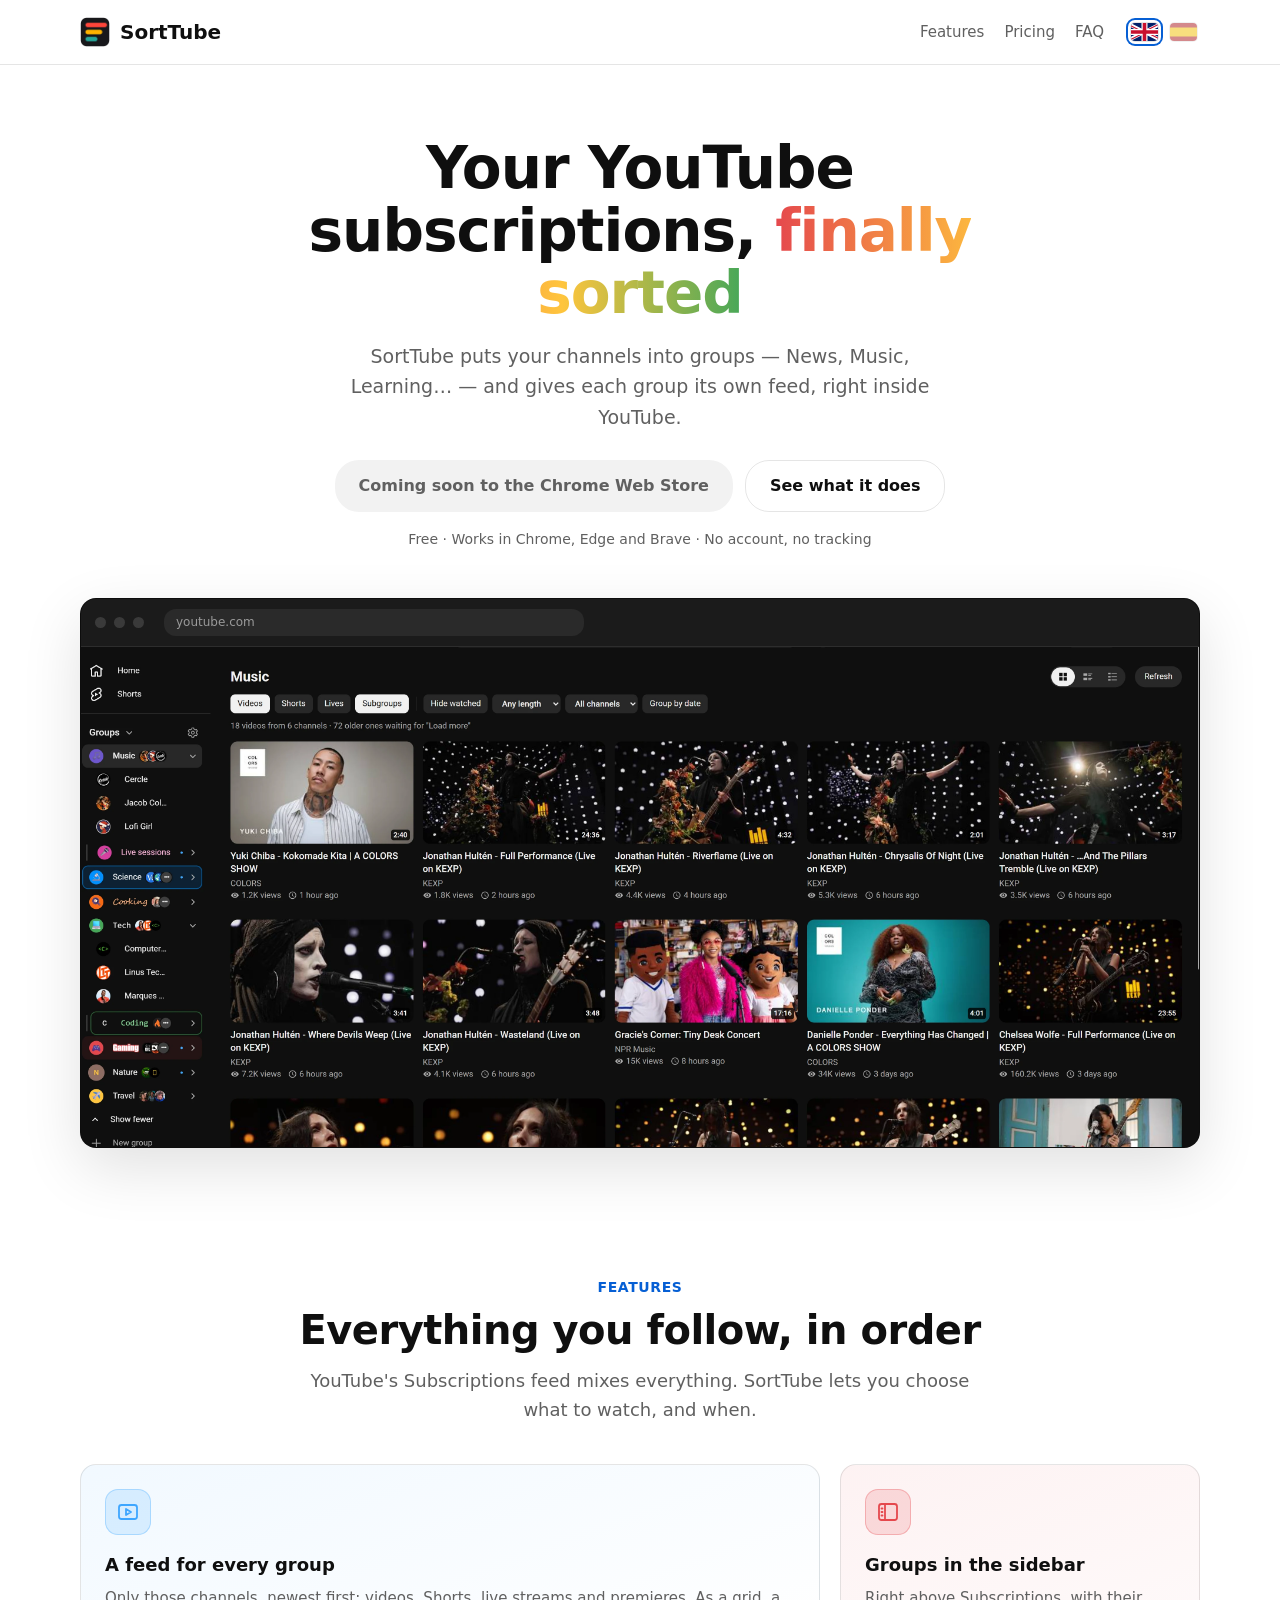
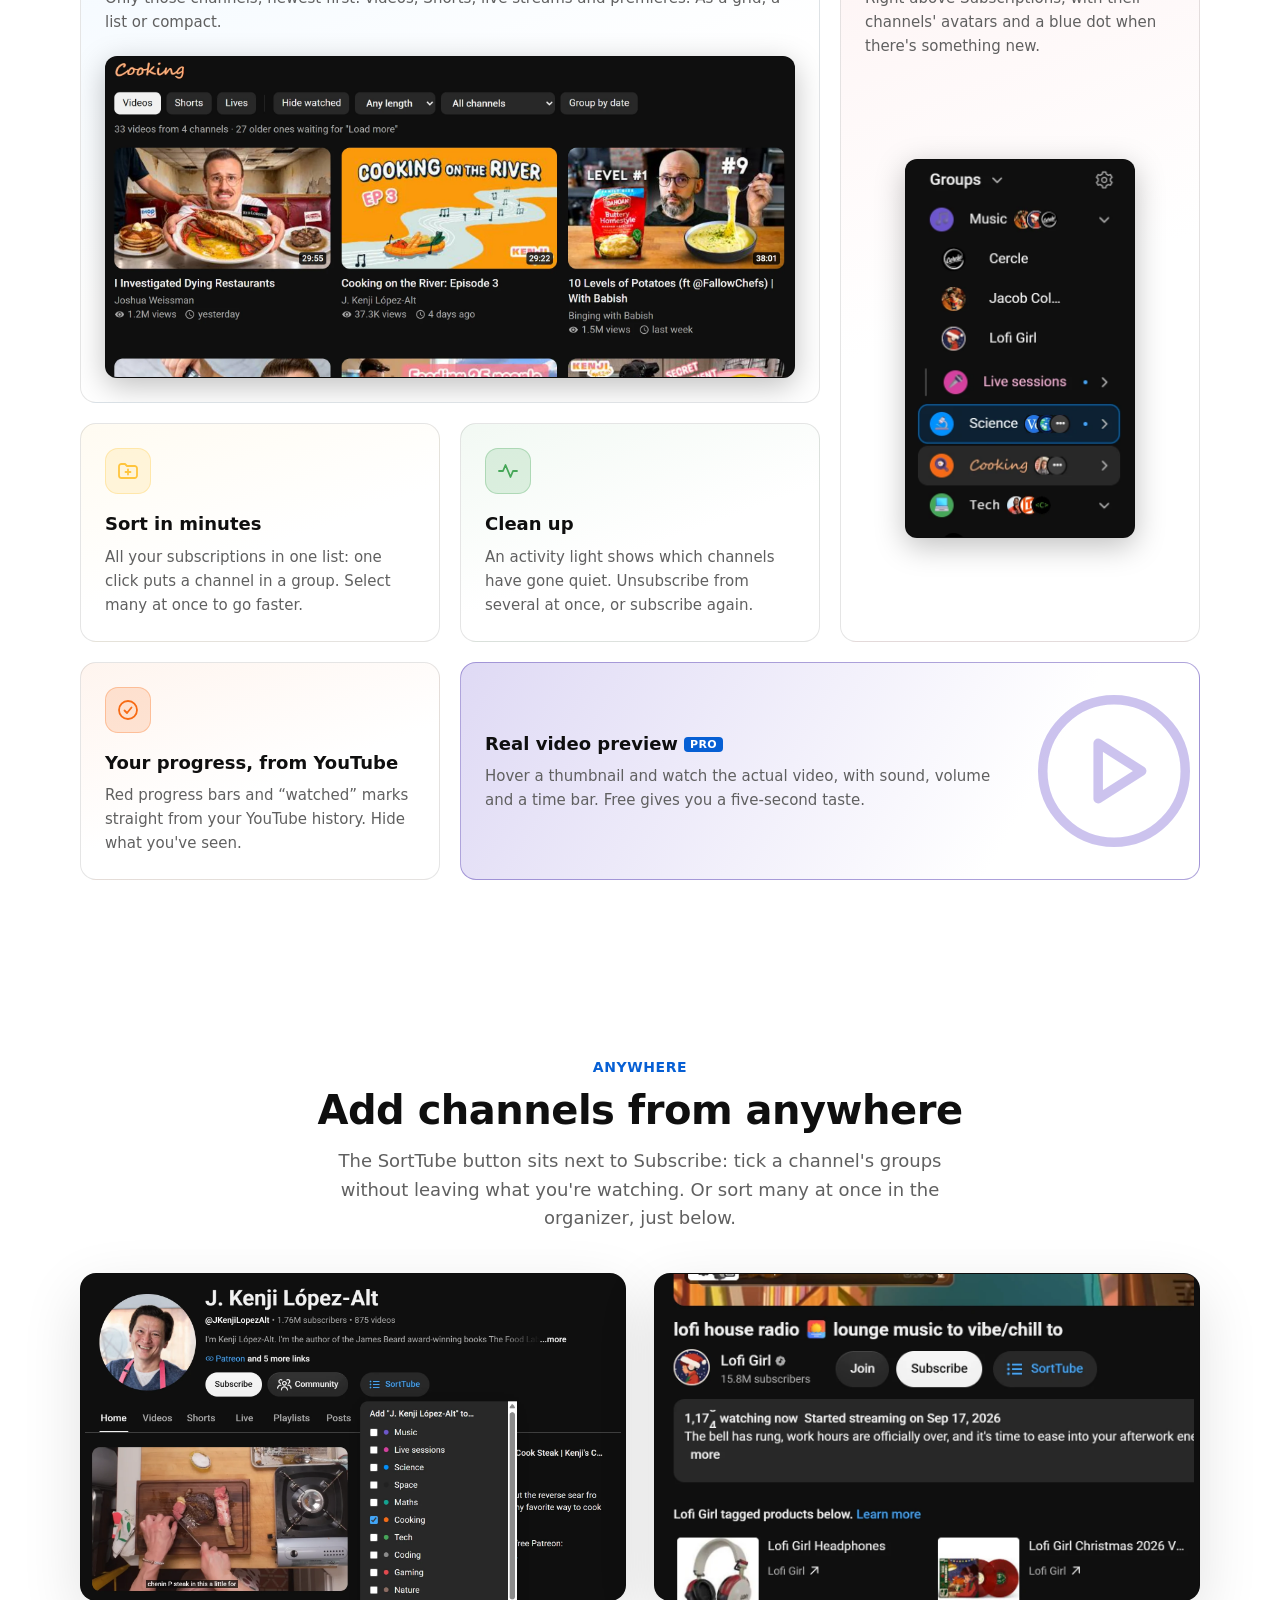
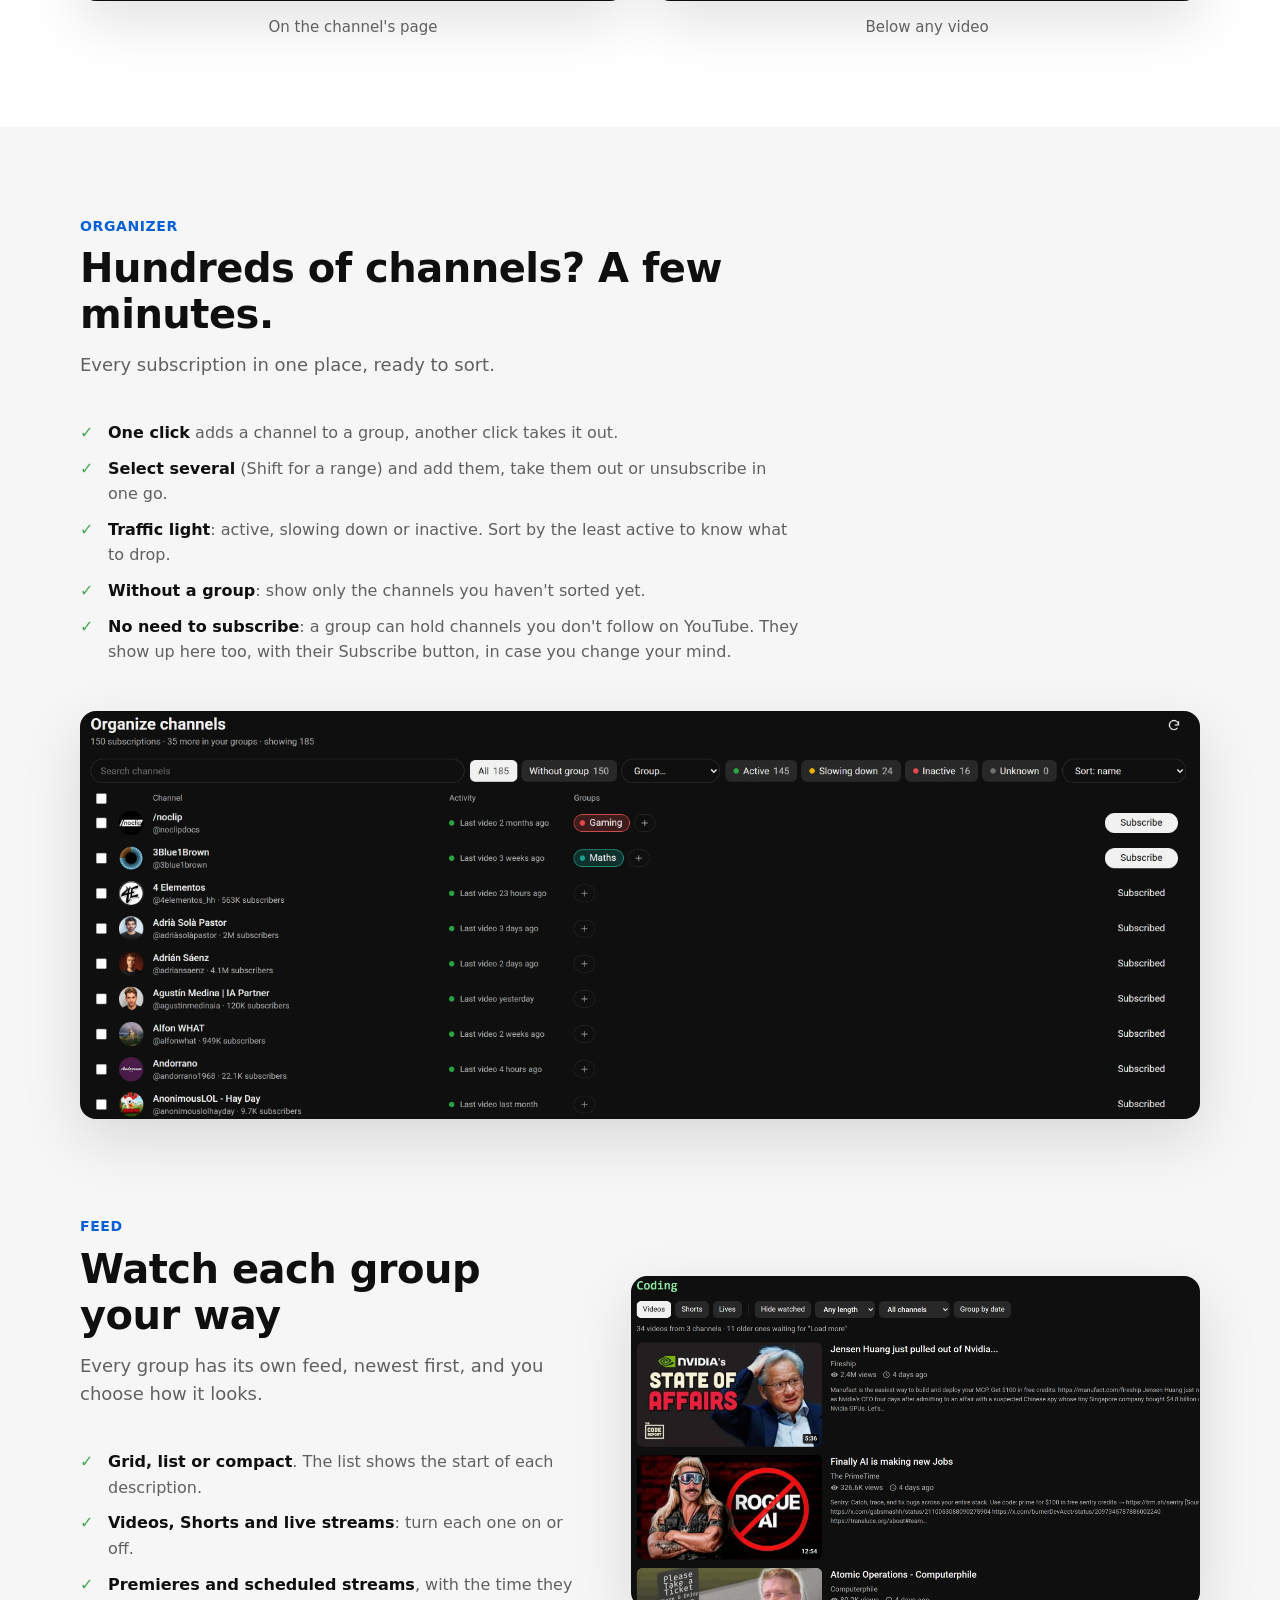
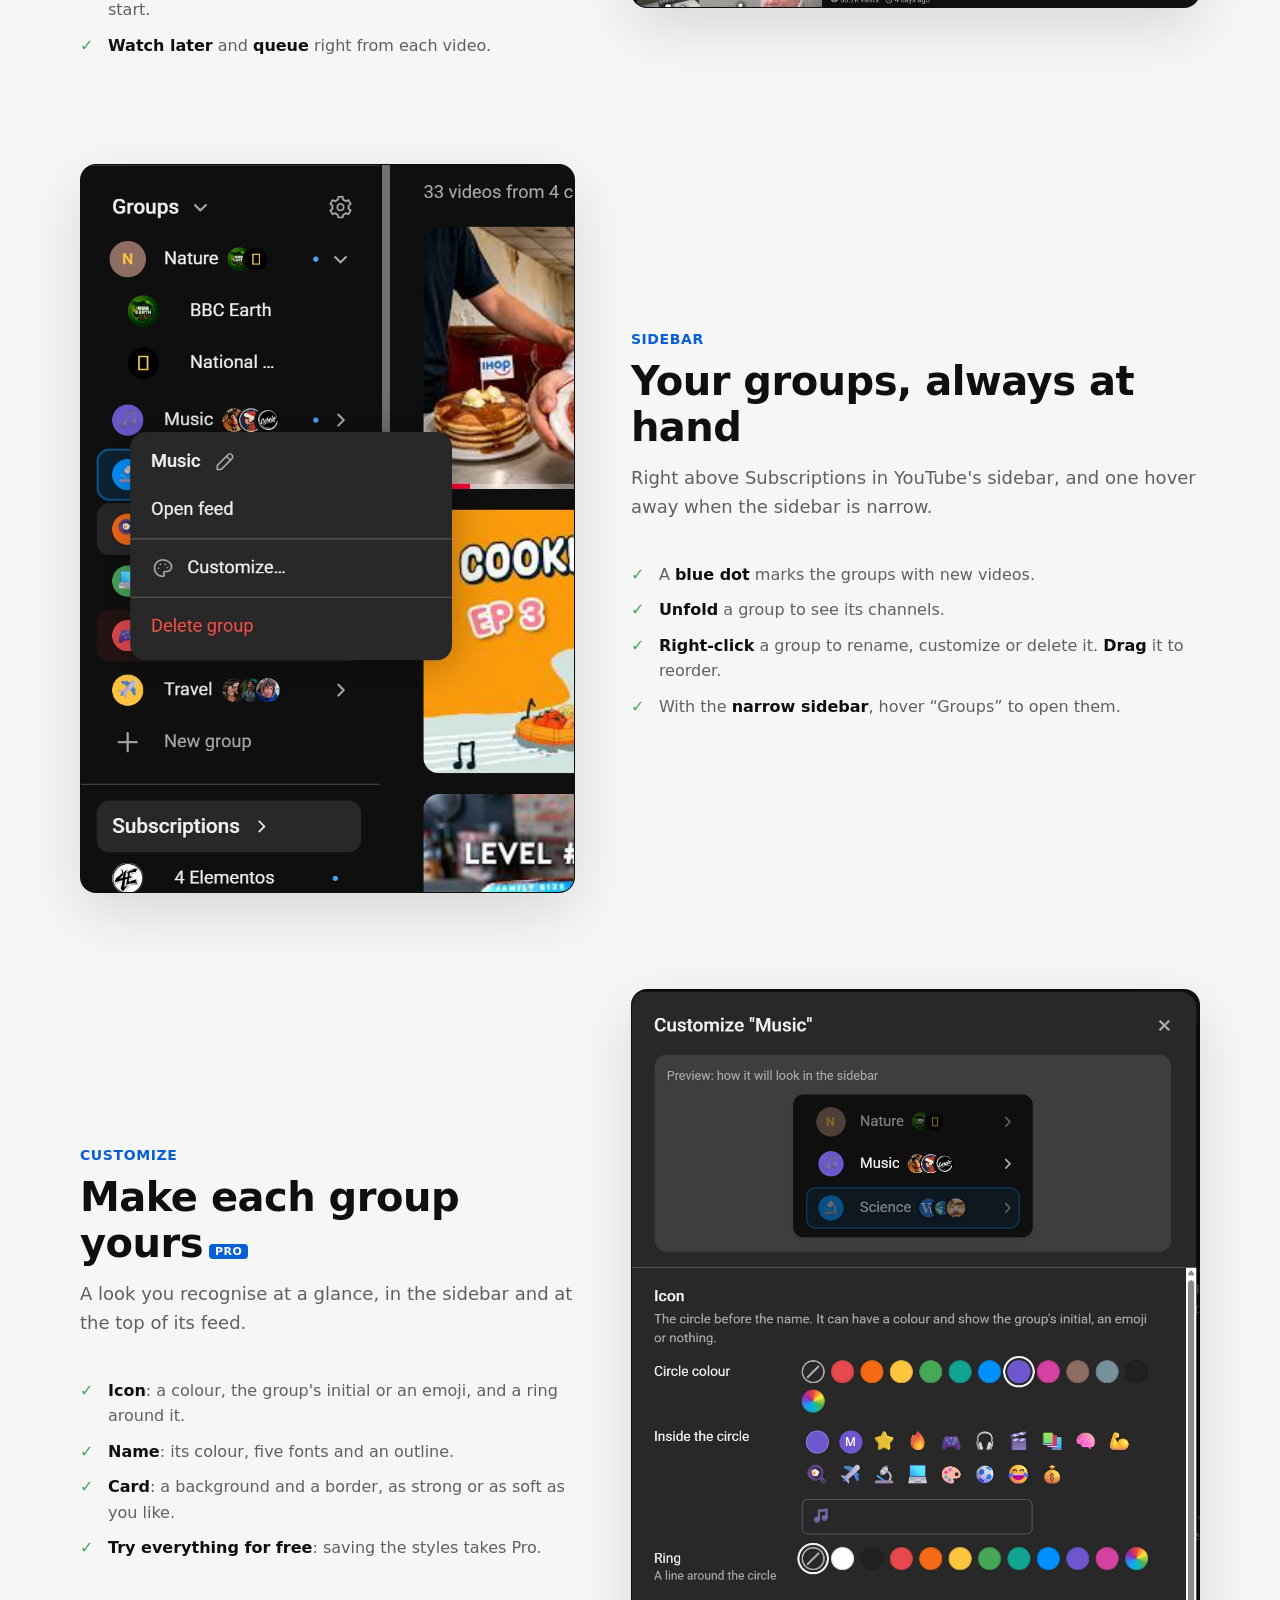
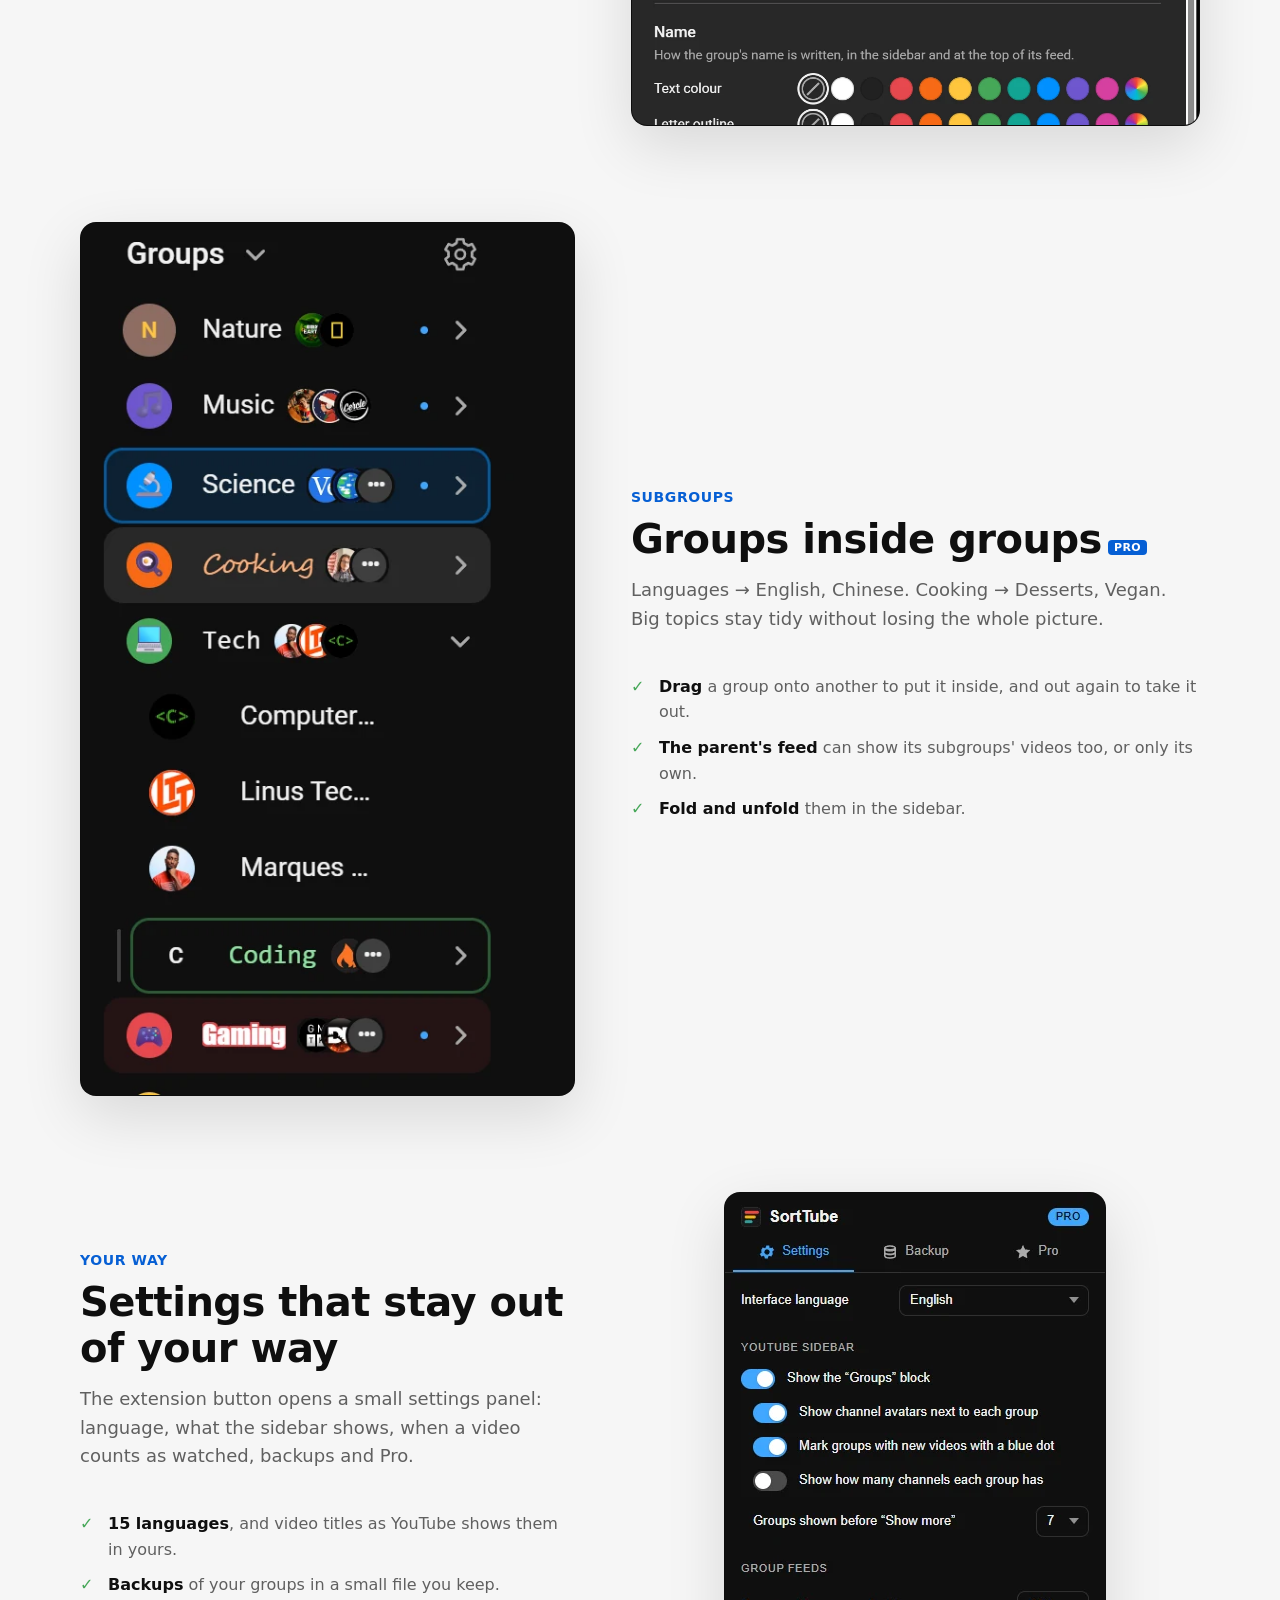
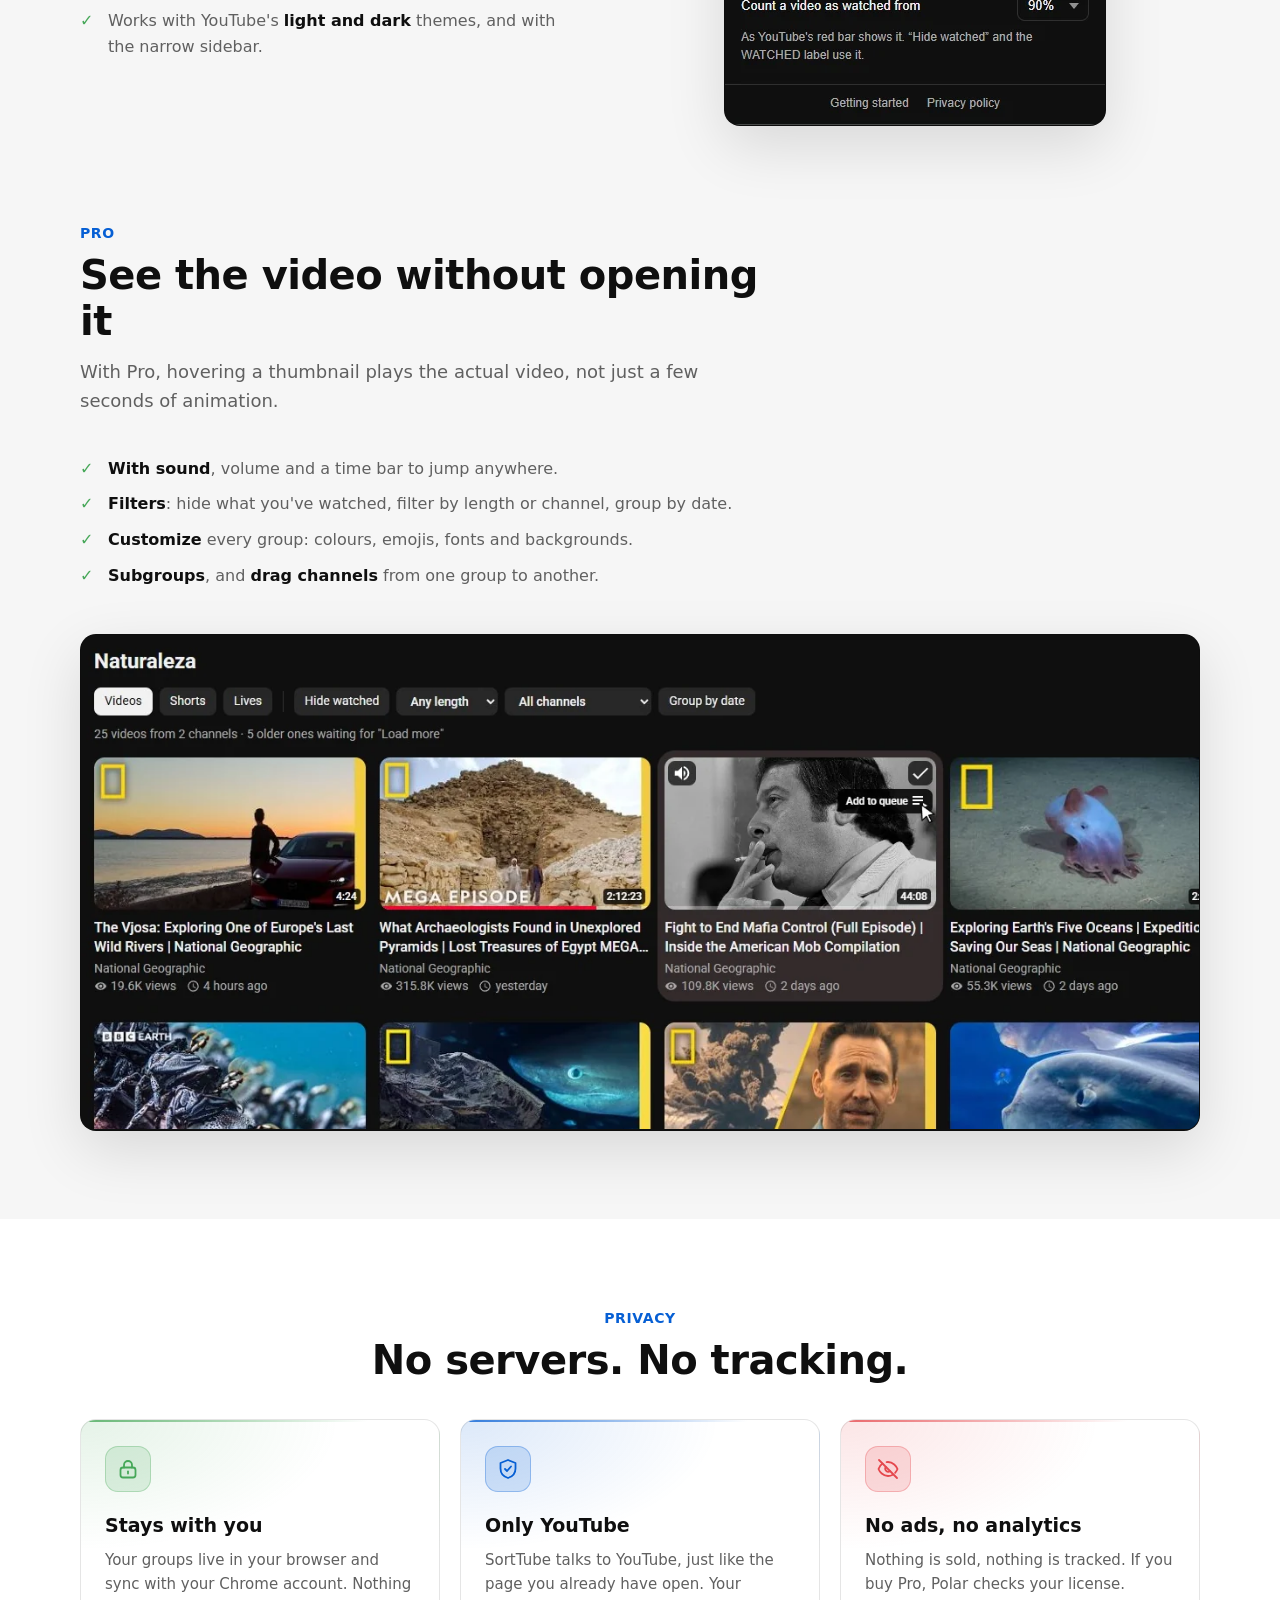
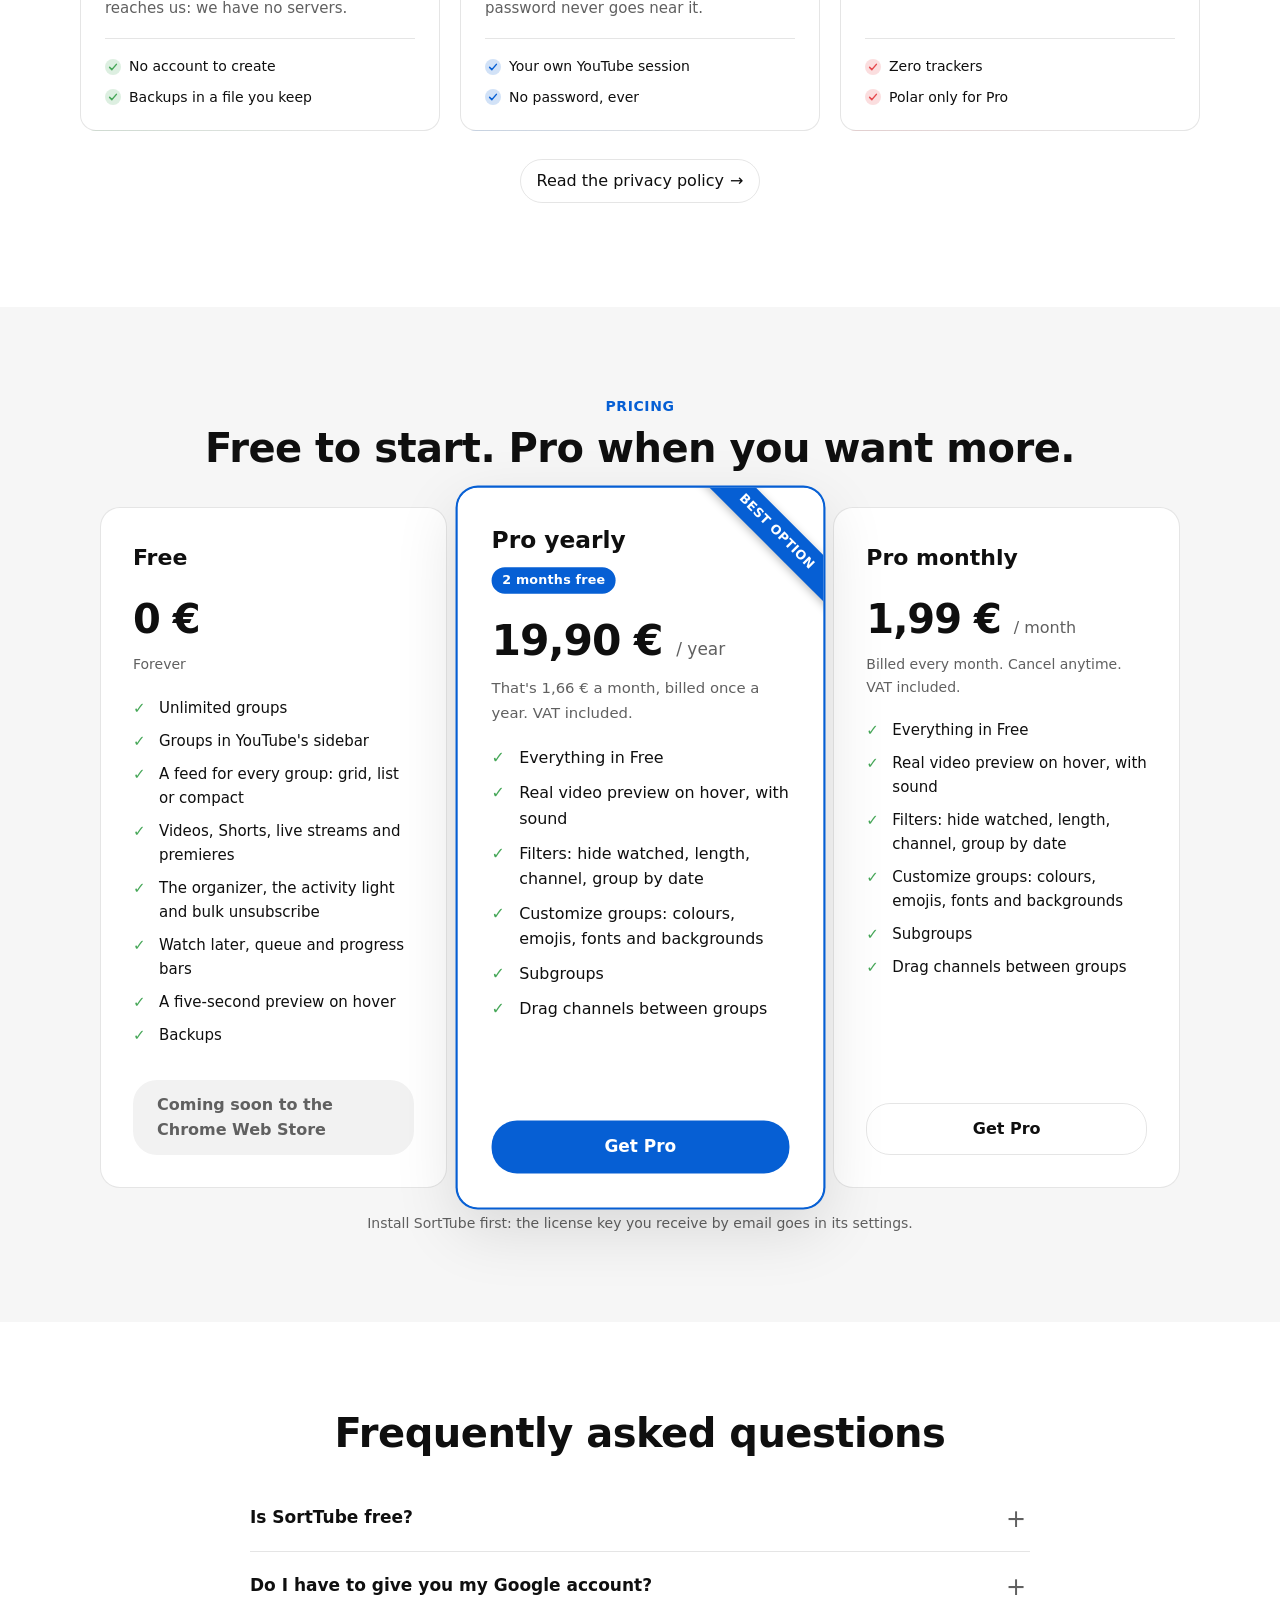
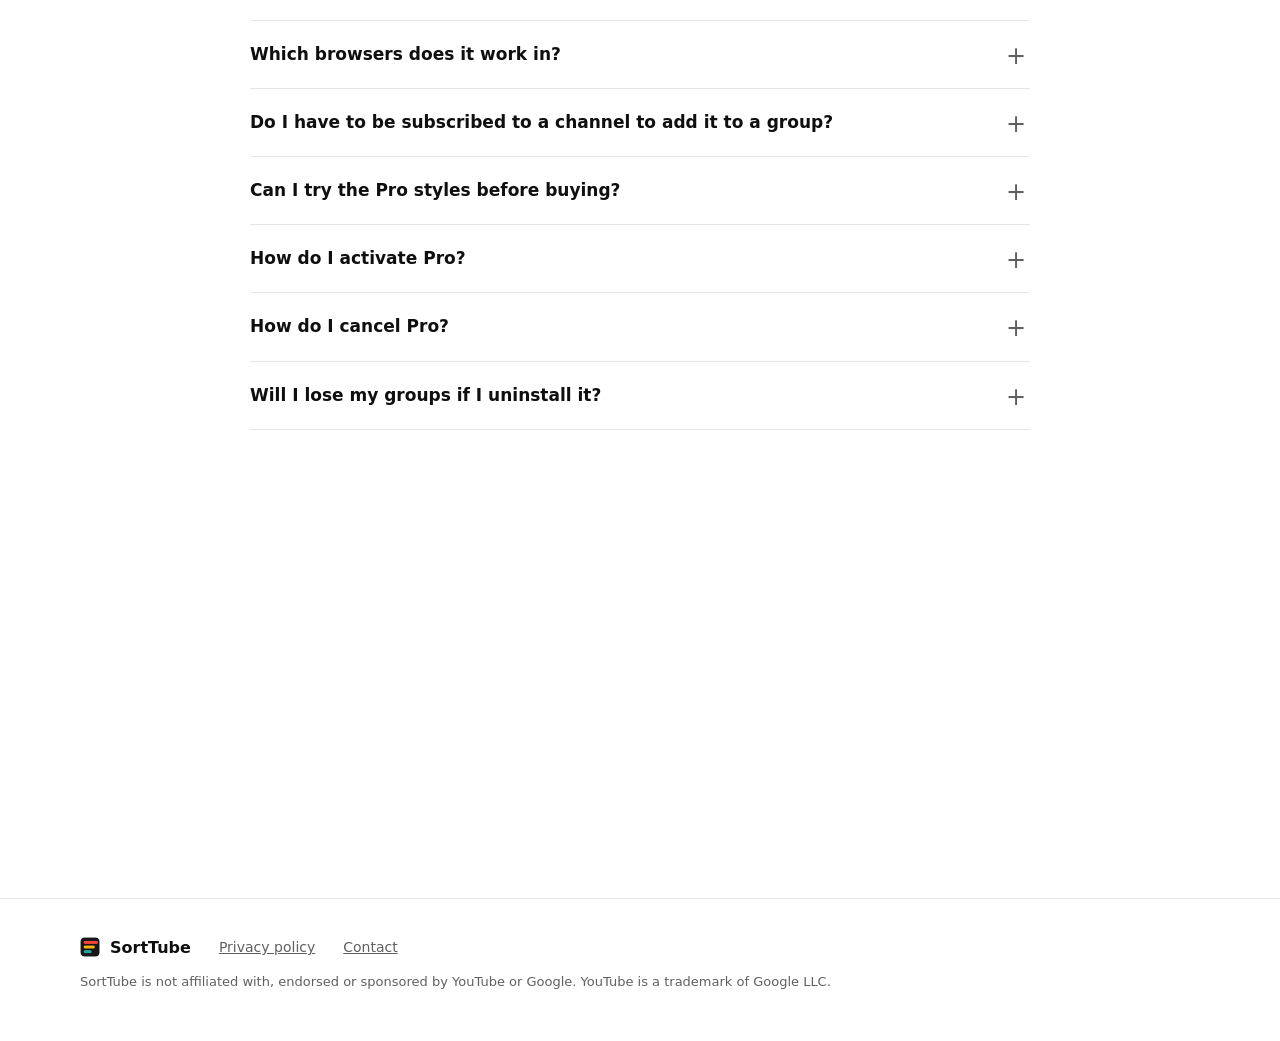
==== commit 40bbd562: "Add files via upload" ====
--- a/index.html
+++ b/index.html
@@ -207,8 +207,8 @@
             <div class="pv" style="--tint: var(--brand-1)">
               <span class="ico"><svg viewBox="0 0 24 24" fill="none" stroke="currentColor" stroke-width="1.8" stroke-linecap="round" stroke-linejoin="round" aria-hidden="true"><path d="M3 3l18 18"/><path d="M10.6 5.1A10 10 0 0 1 12 5c5 0 8.5 4.2 9.5 7-.4 1.1-1.2 2.5-2.4 3.8"/><path d="M6.6 6.6C4.6 7.9 3.1 10 2.5 12c1 2.8 4.5 7 9.5 7 1.8 0 3.4-.5 4.8-1.3"/><path d="M9.9 9.9a3 3 0 0 0 4.2 4.2"/></svg></span>
               <h3>No ads, no analytics</h3>
-              <p>Nothing is sold, nothing is tracked. If you buy Pro, Lemon Squeezy checks your license.</p>
-              <ul><li><svg viewBox="0 0 16 16" fill="none" stroke="currentColor" stroke-width="2" stroke-linecap="round" stroke-linejoin="round" aria-hidden="true"><path d="m3.5 8.5 3 3 6-7"/></svg>Zero trackers</li><li><svg viewBox="0 0 16 16" fill="none" stroke="currentColor" stroke-width="2" stroke-linecap="round" stroke-linejoin="round" aria-hidden="true"><path d="m3.5 8.5 3 3 6-7"/></svg>Lemon Squeezy only for Pro</li></ul>
+              <p>Nothing is sold, nothing is tracked. If you buy Pro, Polar checks your license.</p>
+              <ul><li><svg viewBox="0 0 16 16" fill="none" stroke="currentColor" stroke-width="2" stroke-linecap="round" stroke-linejoin="round" aria-hidden="true"><path d="m3.5 8.5 3 3 6-7"/></svg>Zero trackers</li><li><svg viewBox="0 0 16 16" fill="none" stroke="currentColor" stroke-width="2" stroke-linecap="round" stroke-linejoin="round" aria-hidden="true"><path d="m3.5 8.5 3 3 6-7"/></svg>Polar only for Pro</li></ul>
             </div>
           </div>
           <p class="center pv-more"><a class="pv-link" href="privacy/#en">Read the privacy policy <span aria-hidden="true">→</span></a></p>
@@ -233,14 +233,14 @@
               <div class="price">19,90 € <small>/ year</small></div>
               <p class="note">That's 1,66 € a month, billed once a year. VAT included.</p>
               <ul><li>Everything in Free</li><li>Real video preview on hover, with sound</li><li>Filters: hide watched, length, channel, group by date</li><li>Customize groups: colours, emojis, fonts and backgrounds</li><li>Subgroups</li><li>Drag channels between groups</li></ul>
-              <a class="btn primary" href="https://sorttube.lemonsqueezy.com/checkout/buy/bdb3d7be-37f2-46bf-bc23-933b9845b94e" target="_blank" rel="noopener">Get Pro</a>
+              <a class="btn primary" href="https://buy.polar.sh/polar_cl_7aO74q1Zje60YH0R2YelIXrrgKArPExEDKM0T2FobKC" target="_blank" rel="noopener">Get Pro</a>
             </div>
             <div class="plan">
               <h3>Pro monthly</h3>
               <div class="price">1,99 € <small>/ month</small></div>
               <p class="note">Billed every month. Cancel anytime. VAT included.</p>
               <ul><li>Everything in Free</li><li>Real video preview on hover, with sound</li><li>Filters: hide watched, length, channel, group by date</li><li>Customize groups: colours, emojis, fonts and backgrounds</li><li>Subgroups</li><li>Drag channels between groups</li></ul>
-              <a class="btn ghost" href="https://sorttube.lemonsqueezy.com/checkout/buy/bdb3d7be-37f2-46bf-bc23-933b9845b94e" target="_blank" rel="noopener">Get Pro</a>
+              <a class="btn ghost" href="https://buy.polar.sh/polar_cl_7aO74q1Zje60YH0R2YelIXrrgKArPExEDKM0T2FobKC" target="_blank" rel="noopener">Get Pro</a>
             </div>
           </div>
           <p class="plans-after">Install SortTube first: the license key you receive by email goes in its settings.</p>
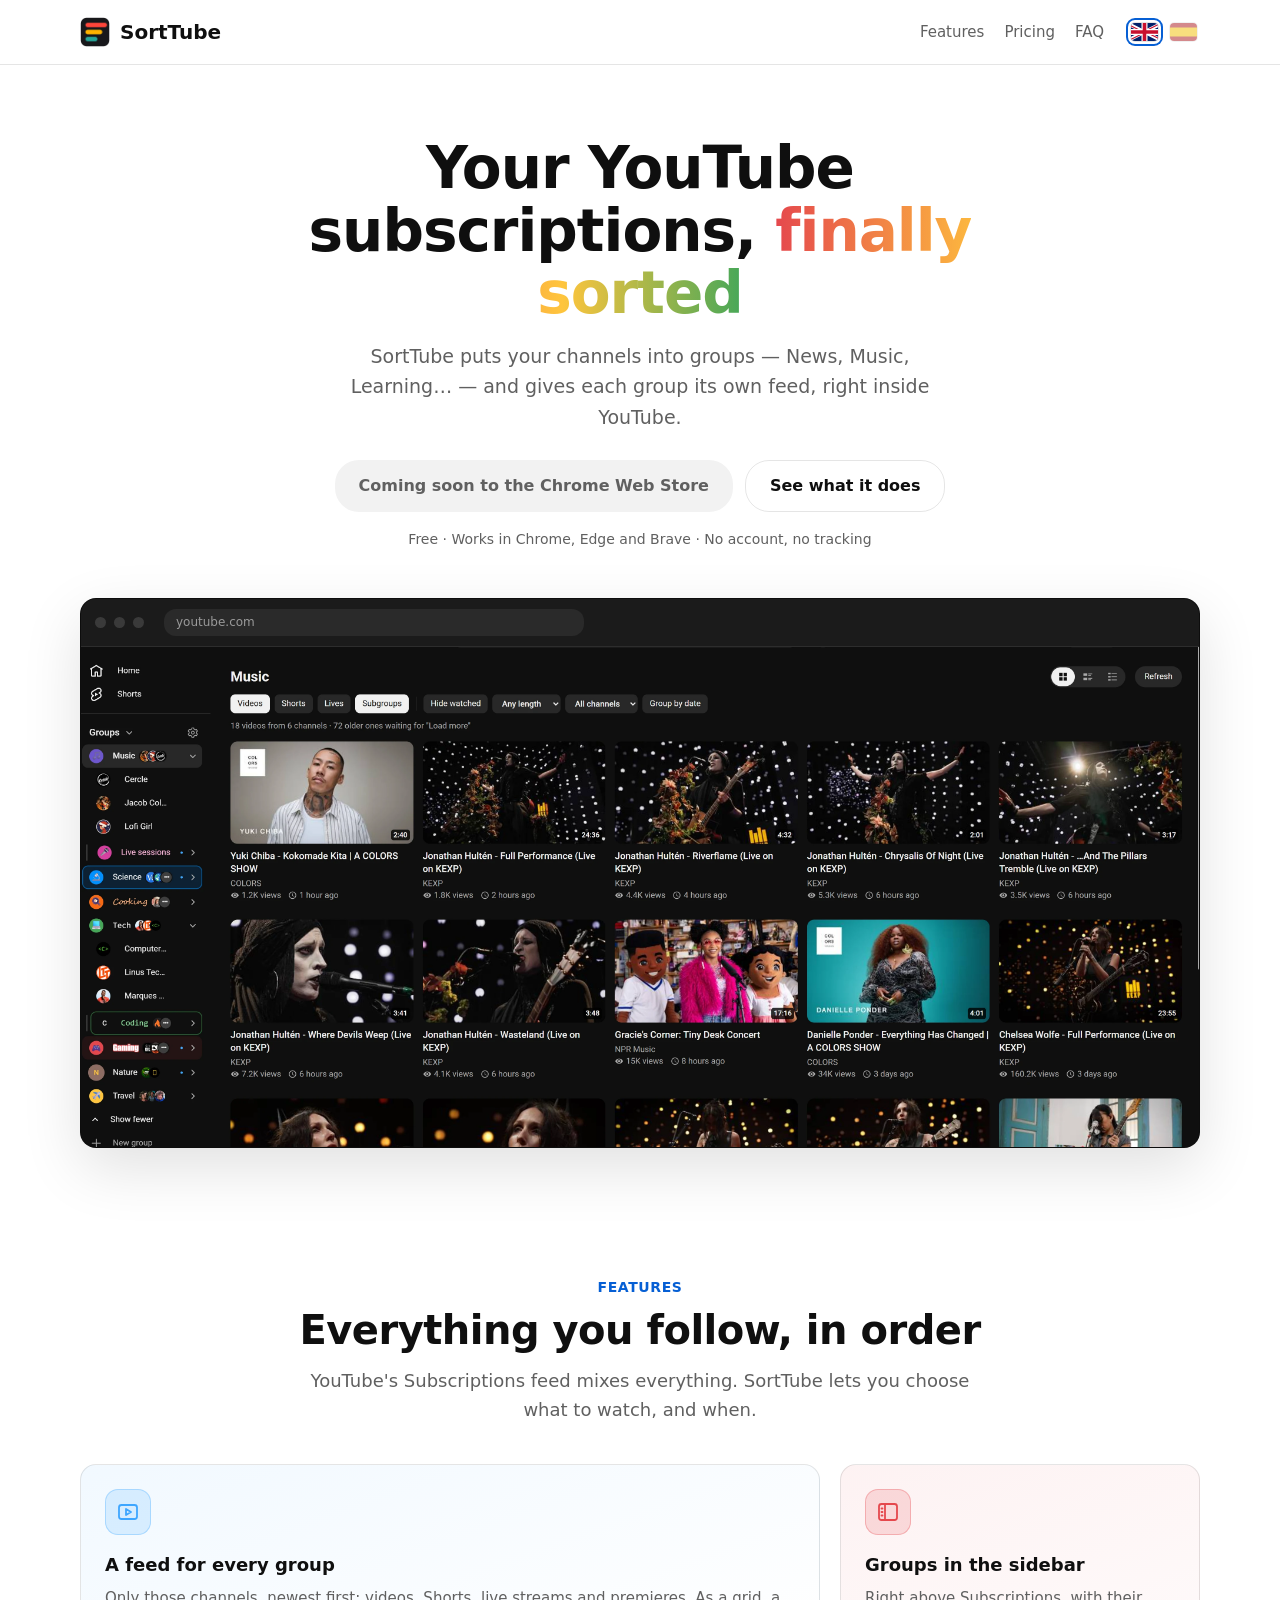
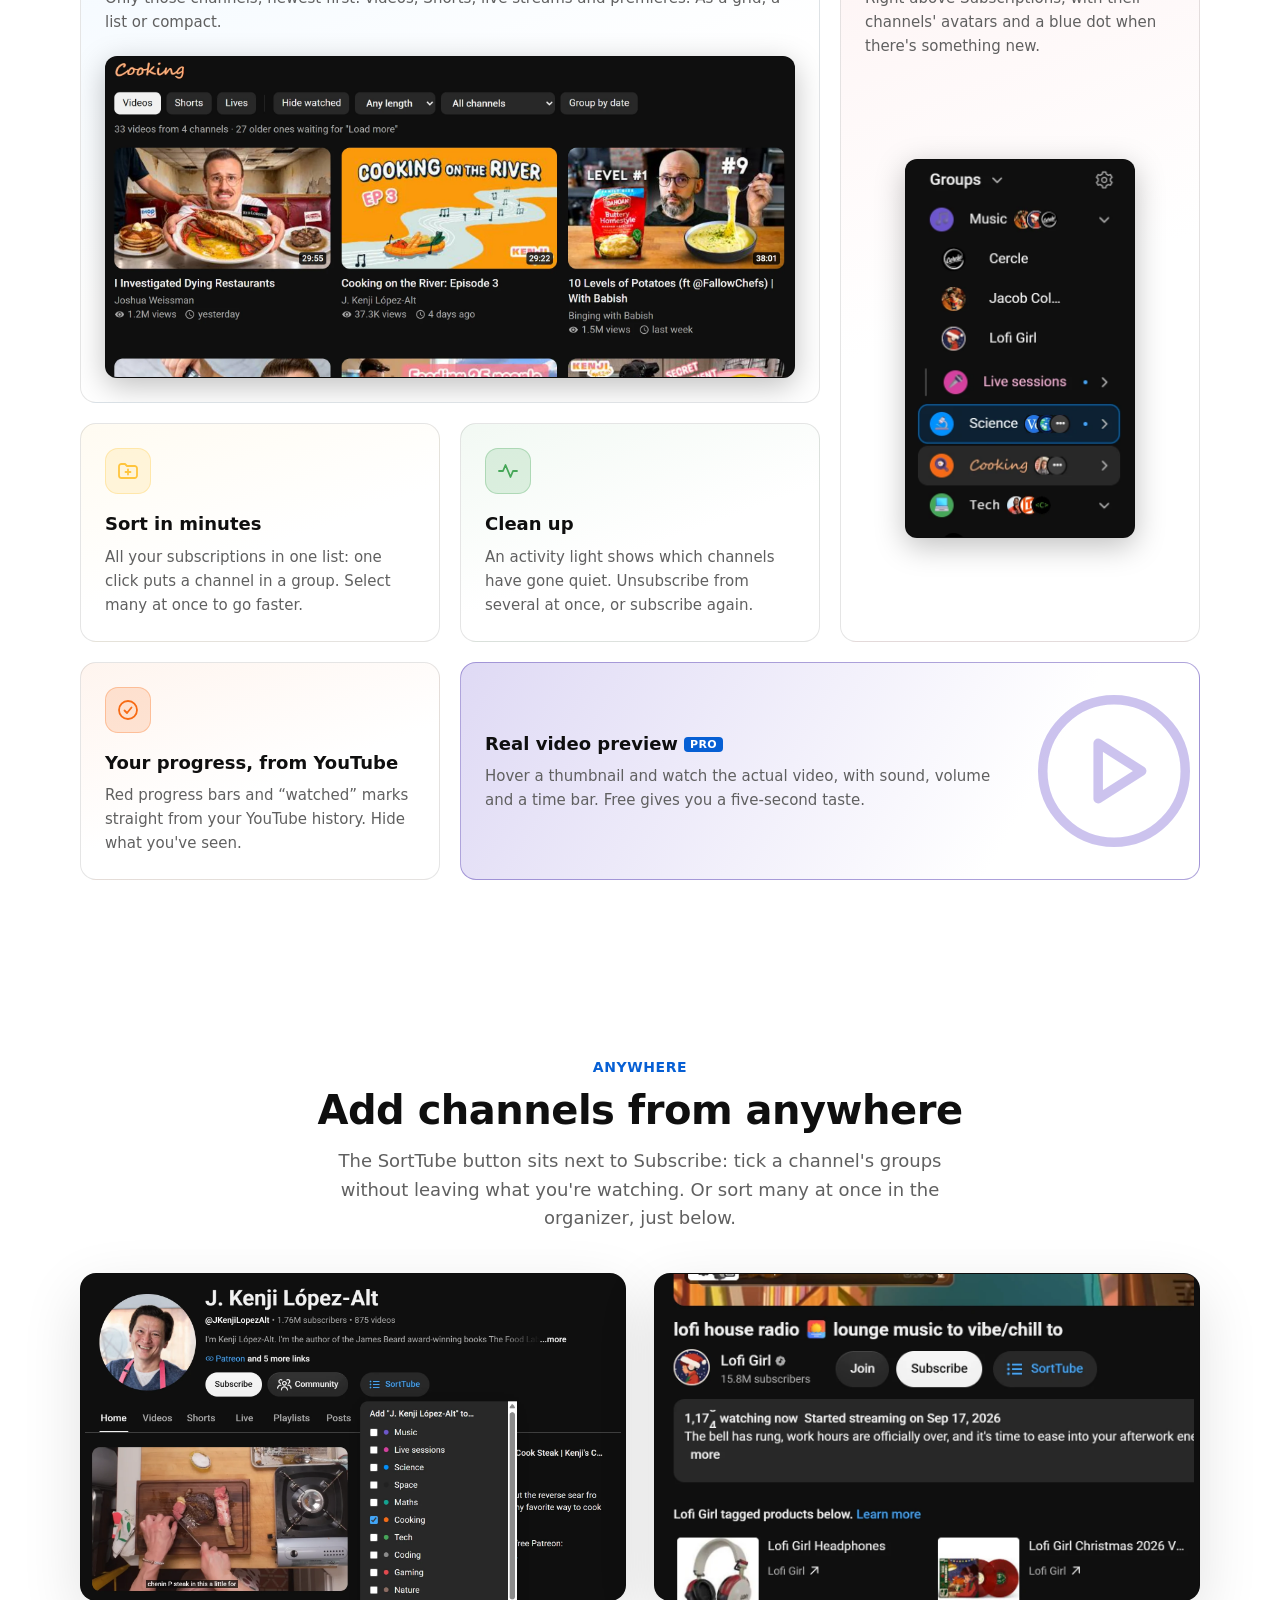
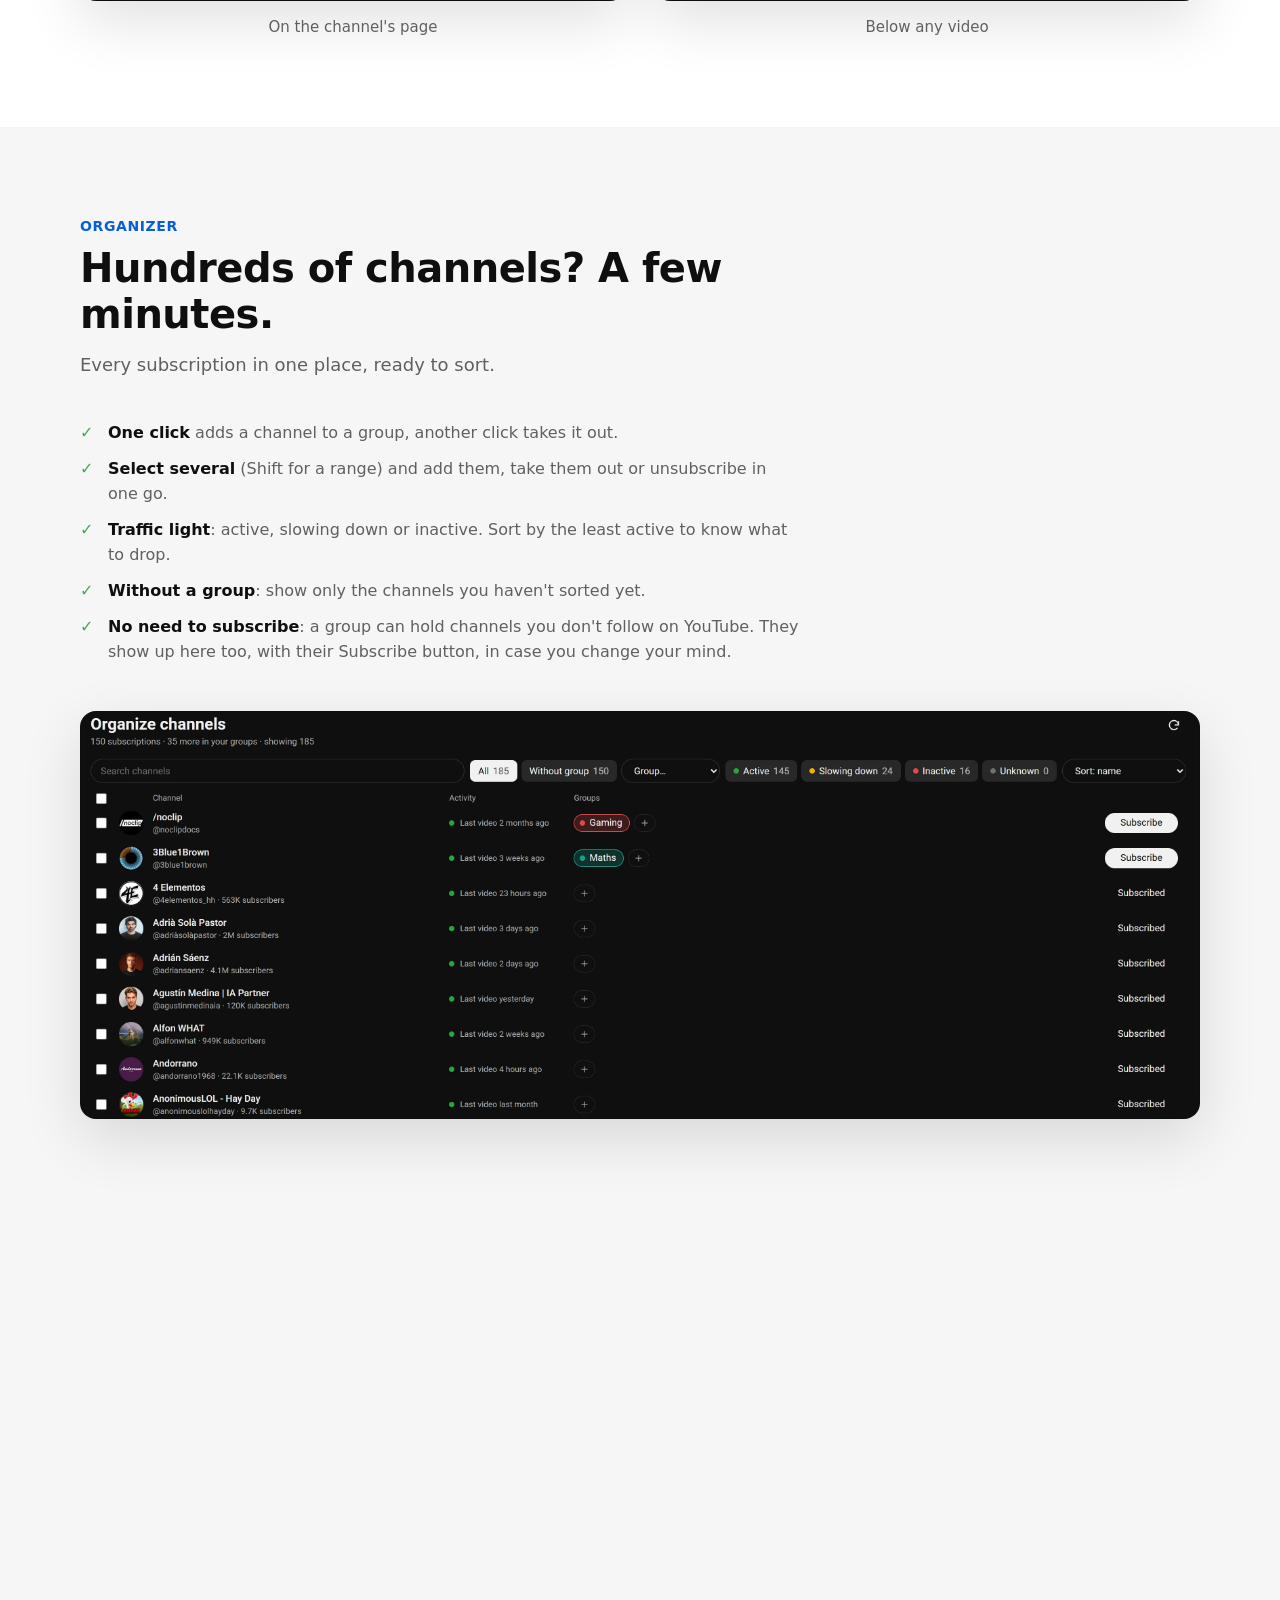
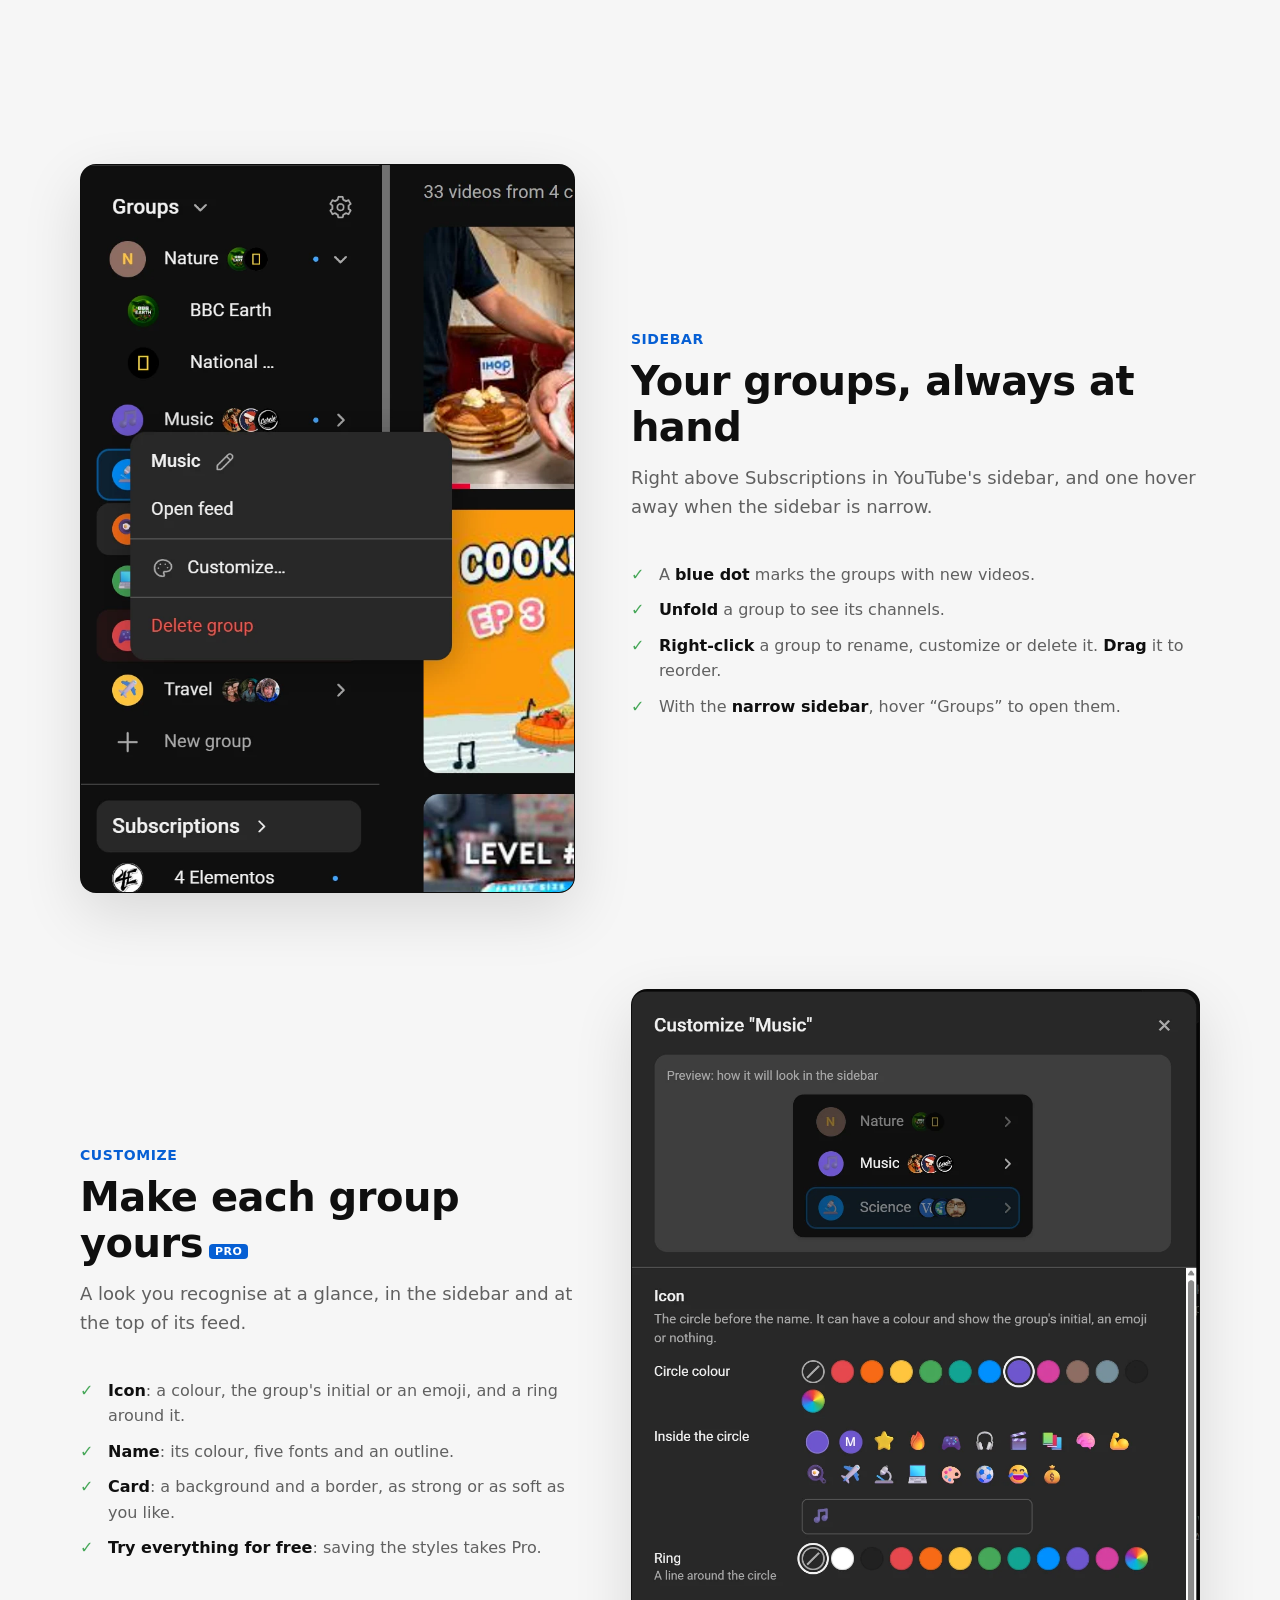
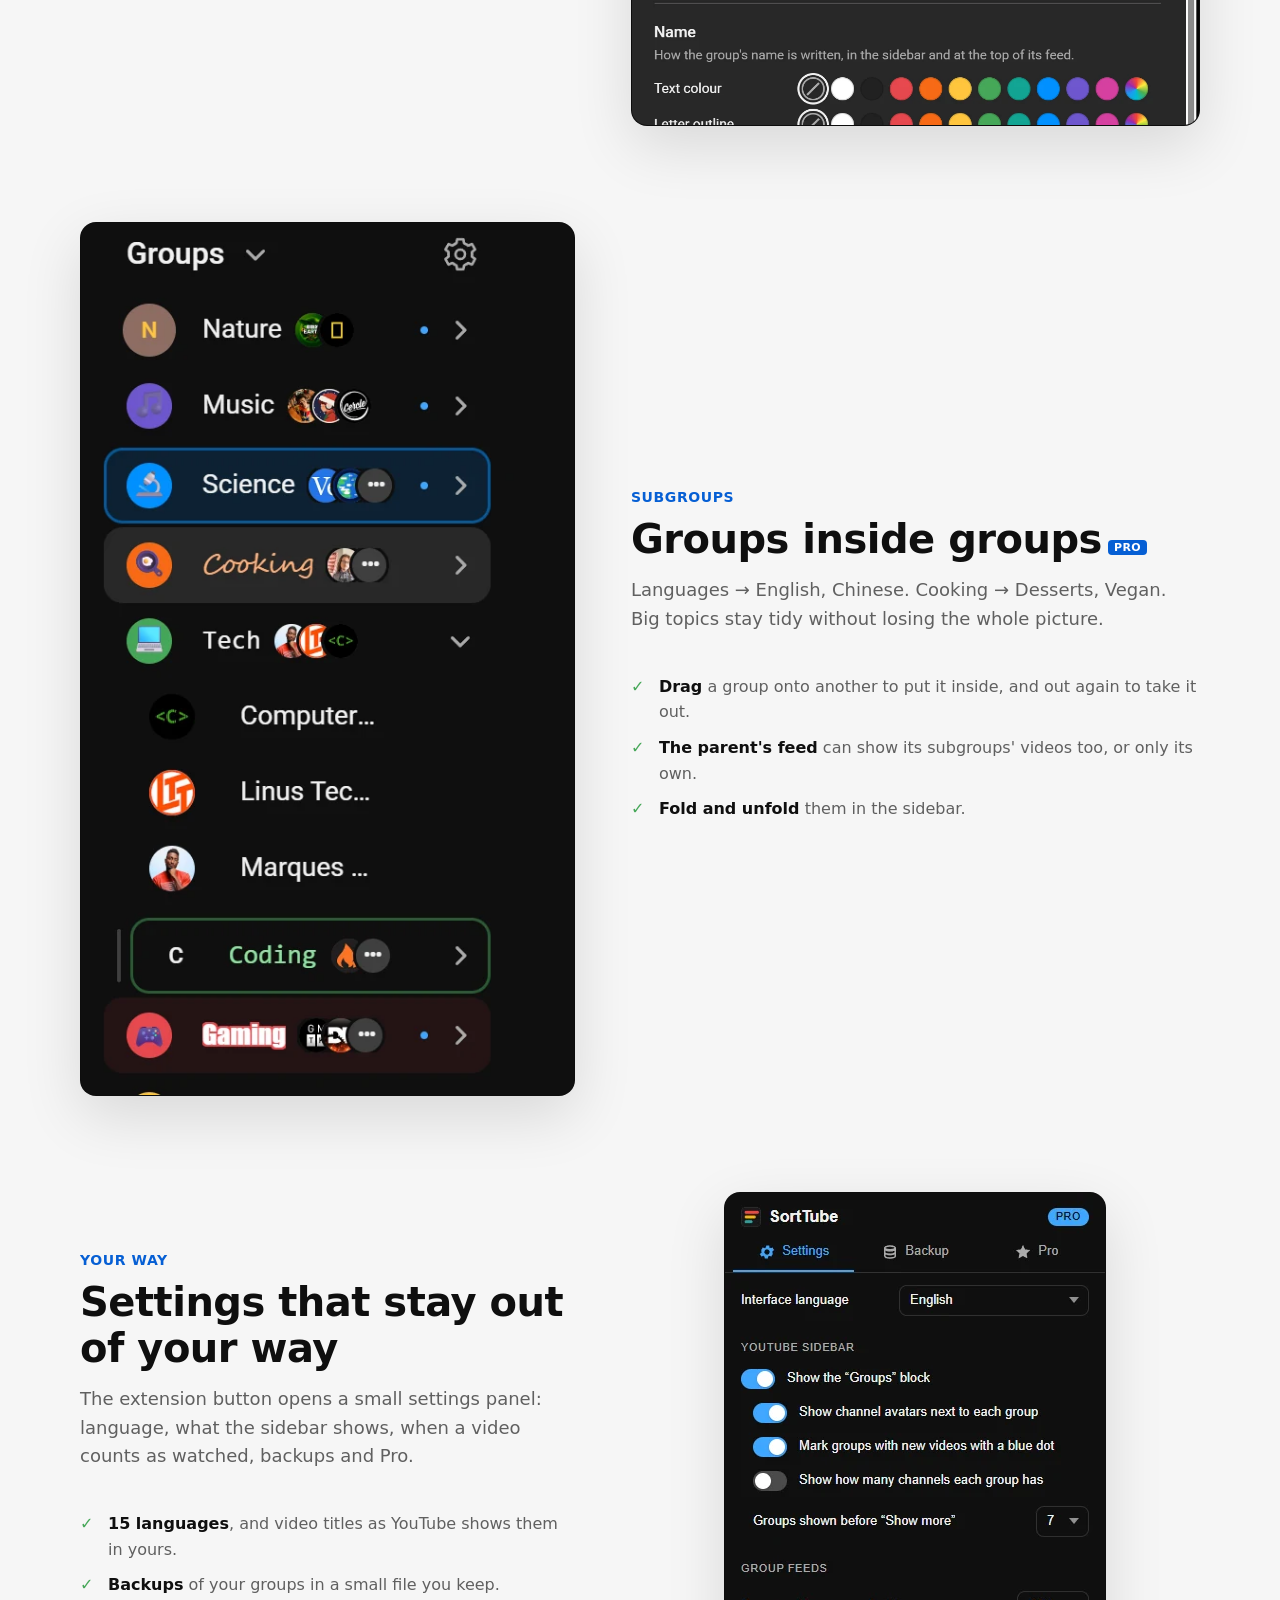
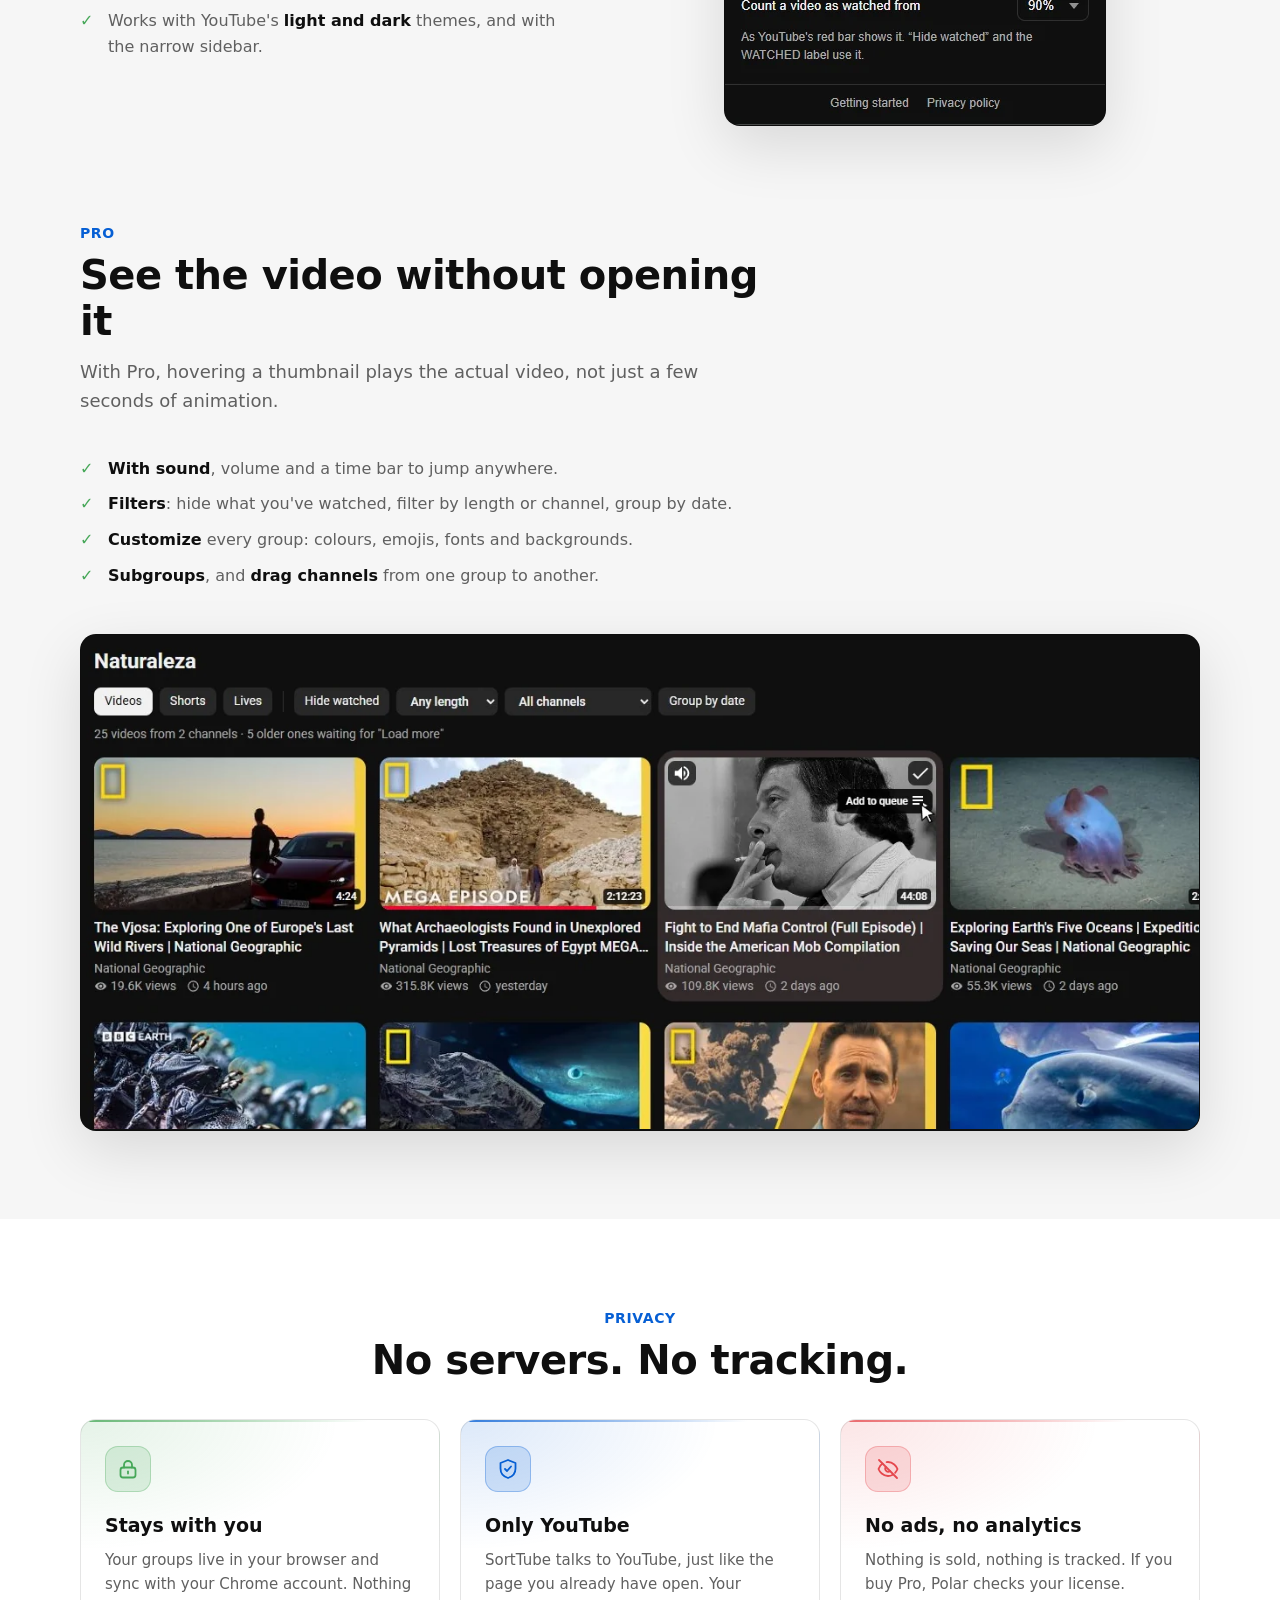
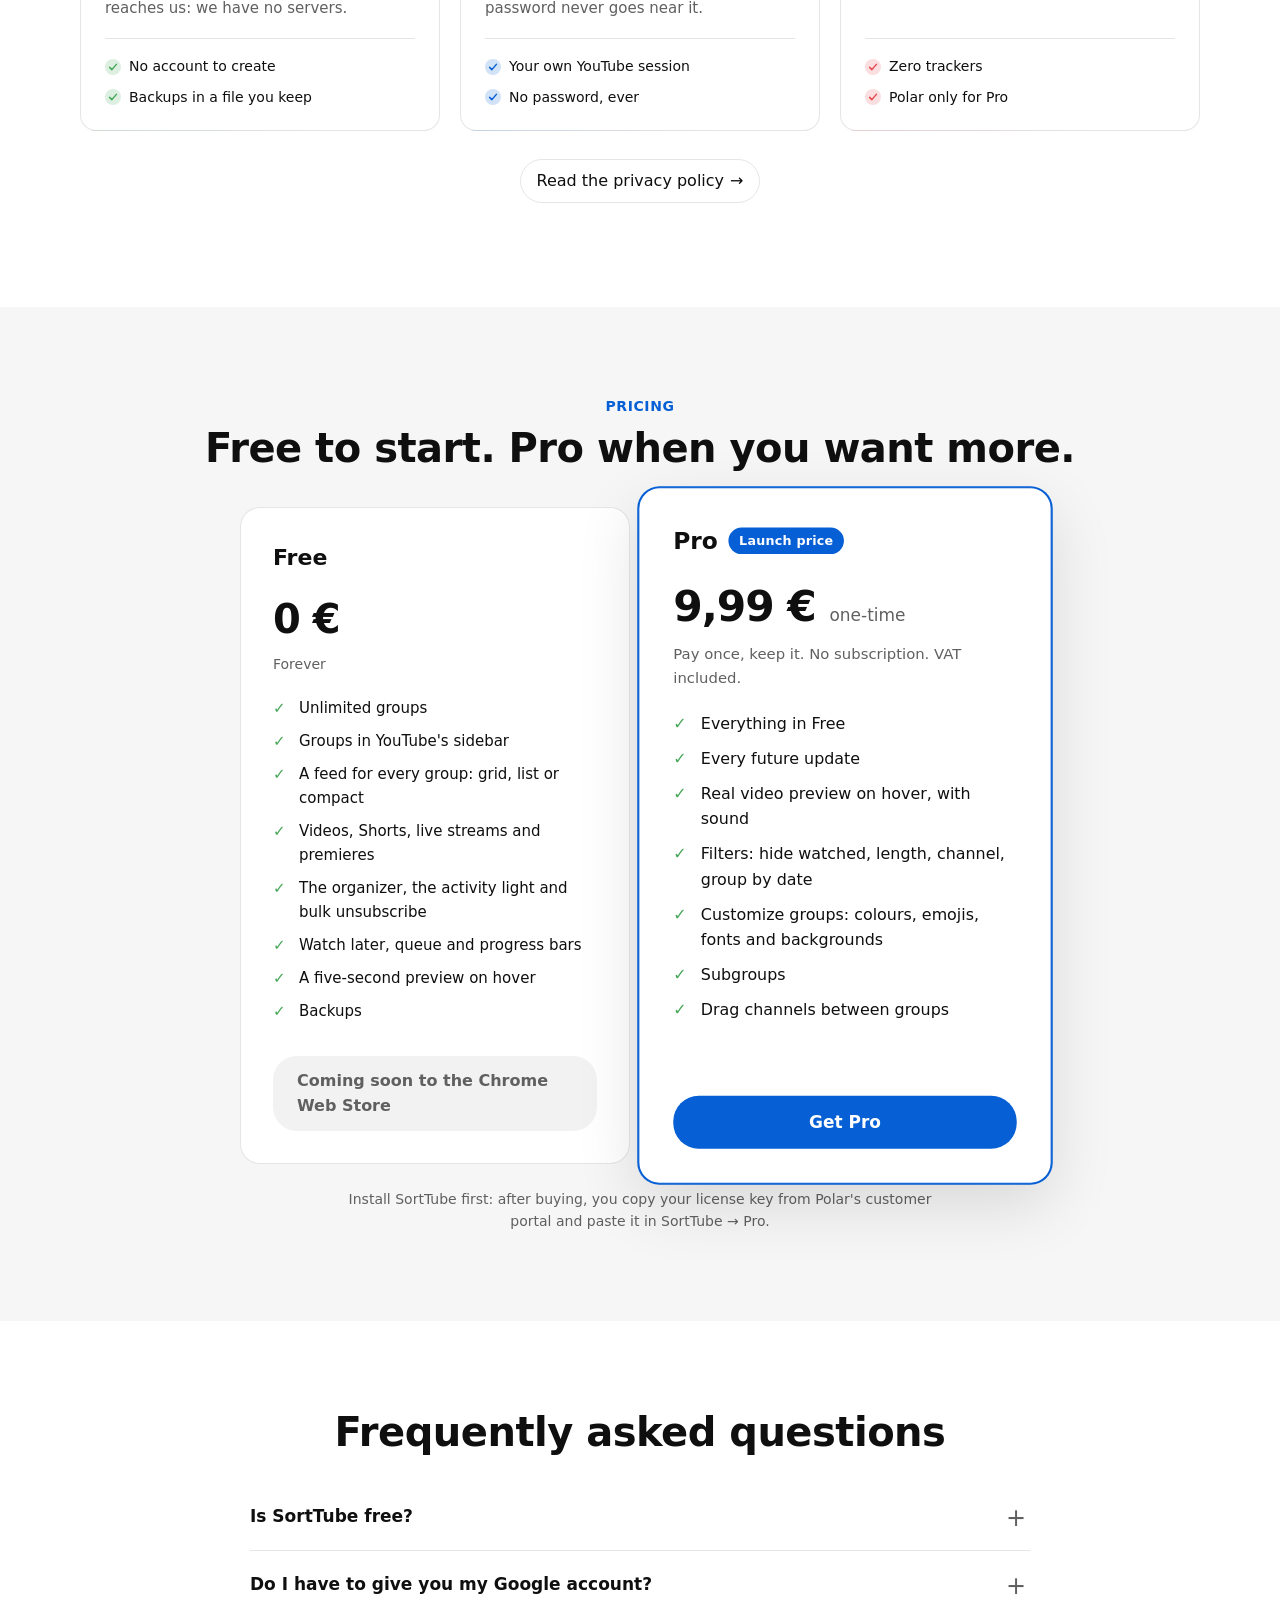
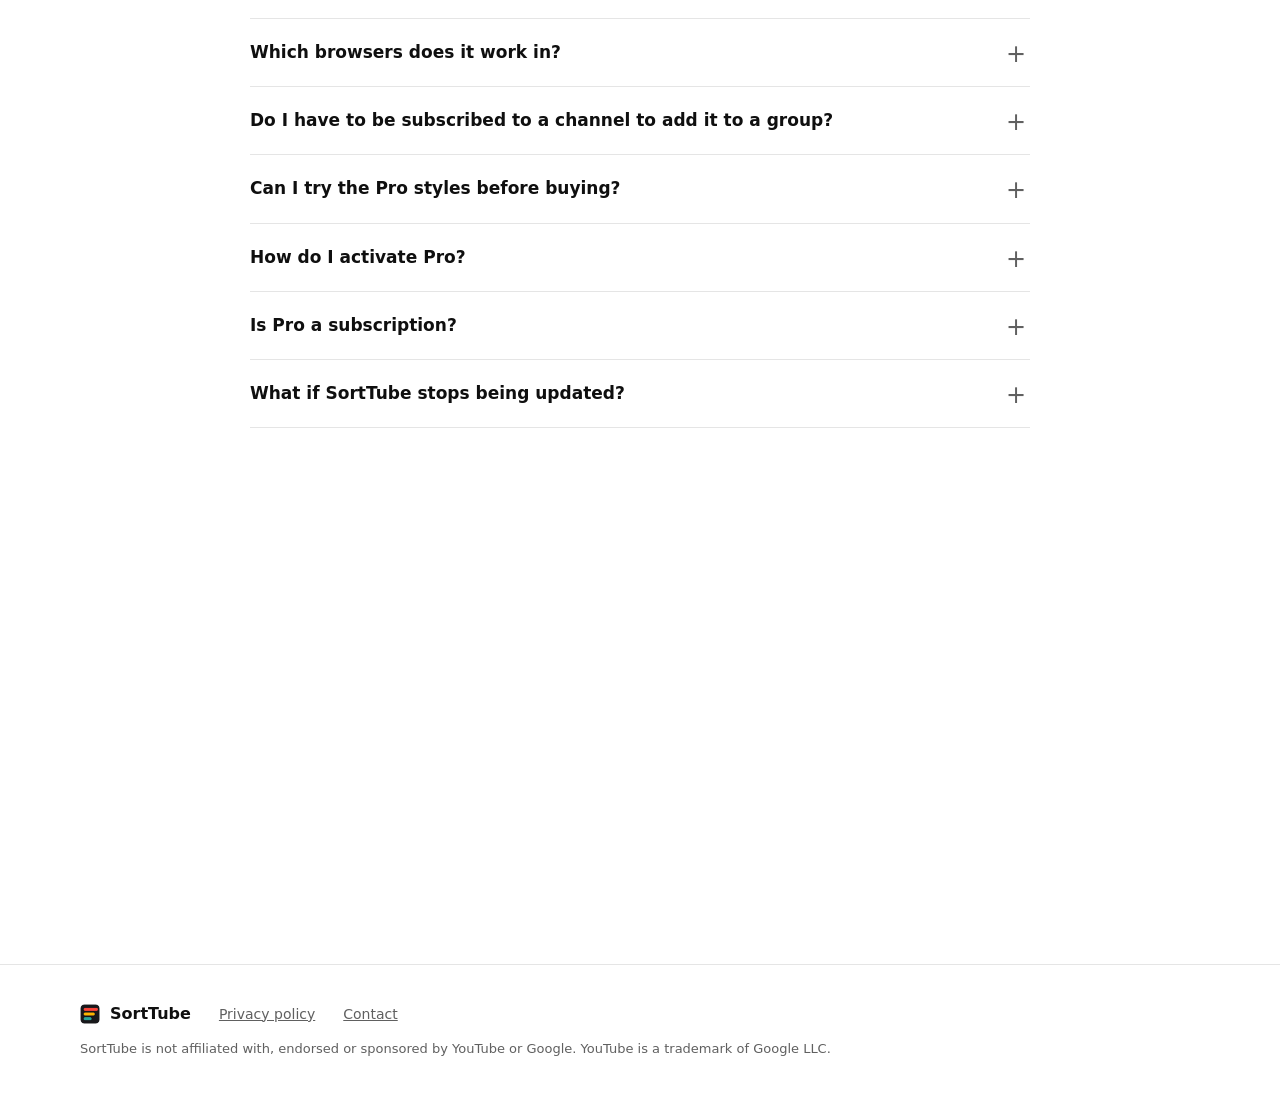
==== commit ae7a168a: "Add files via upload" ====
--- a/index.html
+++ b/index.html
@@ -228,22 +228,14 @@
               <span class="btn soon">Coming soon to the Chrome Web Store</span>
             </div>
             <div class="plan pro">
-              <span class="ribbon">Best option</span>
-              <h3>Pro yearly <span class="badge">2 months free</span></h3>
-              <div class="price">19,90 € <small>/ year</small></div>
-              <p class="note">That's 1,66 € a month, billed once a year. VAT included.</p>
-              <ul><li>Everything in Free</li><li>Real video preview on hover, with sound</li><li>Filters: hide watched, length, channel, group by date</li><li>Customize groups: colours, emojis, fonts and backgrounds</li><li>Subgroups</li><li>Drag channels between groups</li></ul>
-              <a class="btn primary" href="https://buy.polar.sh/polar_cl_7aO74q1Zje60YH0R2YelIXrrgKArPExEDKM0T2FobKC" target="_blank" rel="noopener">Get Pro</a>
-            </div>
-            <div class="plan">
-              <h3>Pro monthly</h3>
-              <div class="price">1,99 € <small>/ month</small></div>
-              <p class="note">Billed every month. Cancel anytime. VAT included.</p>
-              <ul><li>Everything in Free</li><li>Real video preview on hover, with sound</li><li>Filters: hide watched, length, channel, group by date</li><li>Customize groups: colours, emojis, fonts and backgrounds</li><li>Subgroups</li><li>Drag channels between groups</li></ul>
-              <a class="btn ghost" href="https://buy.polar.sh/polar_cl_7aO74q1Zje60YH0R2YelIXrrgKArPExEDKM0T2FobKC" target="_blank" rel="noopener">Get Pro</a>
-            </div>
-          </div>
-          <p class="plans-after">Install SortTube first: the license key you receive by email goes in its settings.</p>
+              <h3>Pro <span class="badge">Launch price</span></h3>
+              <div class="price">9,99 € <small>one-time</small></div>
+              <p class="note">Pay once, keep it. No subscription. VAT included.</p>
+              <ul><li>Everything in Free</li><li>Every future update</li><li>Real video preview on hover, with sound</li><li>Filters: hide watched, length, channel, group by date</li><li>Customize groups: colours, emojis, fonts and backgrounds</li><li>Subgroups</li><li>Drag channels between groups</li></ul>
+              <a class="btn primary" href="https://buy.polar.sh/polar_cl_m4E3J1hF7RrKHMGZbD3Gbvx35Ka0yiNS7doP20KNRjk" target="_blank" rel="noopener">Get Pro</a>
+            </div>
+          </div>
+          <p class="plans-after">Install SortTube first: after buying, you copy your license key from Polar's customer portal and paste it in SortTube → Pro.</p>
         </div>
       </section>
 
@@ -256,8 +248,9 @@
             <details><summary>Which browsers does it work in?</summary><p>Chrome and the browsers that install extensions from the Chrome Web Store: Edge, Brave, Opera, Vivaldi…</p></details>
             <details><summary>Do I have to be subscribed to a channel to add it to a group?</summary><p>No. Add any channel from its SortTube button and its videos show up in the group's feed, without notifications and without filling your subscriptions or YouTube's home page. Unsubscribing from a channel doesn't take it out of its groups either.</p></details>
             <details><summary>Can I try the Pro styles before buying?</summary><p>Yes. The Customize window lets you try every colour, font and background on your own groups; only saving them takes Pro.</p></details>
-            <details><summary>How do I activate Pro?</summary><p>After buying, you get a license key by email. Open SortTube's settings (its button in the toolbar) → Pro → enter the key.</p></details>
-            <details><summary>How do I cancel Pro?</summary><p>From the link in your purchase email, whenever you want. Pro stays on until the end of the period you paid for. Nothing is deleted: your groups and channels stay, and subgroups show as ordinary groups until you come back.</p></details>
+            <details><summary>How do I activate Pro?</summary><p>After buying, sign in to Polar's customer portal with the email you paid with and copy your license key. Then click SortTube's button in the toolbar → Pro → Enter my license key.</p></details>
+            <details><summary>Is Pro a subscription?</summary><p>No. You pay 9,99 € once and Pro is yours, with every future update. Nothing renews and nothing is charged again.</p></details>
+            <details><summary>What if SortTube stops being updated?</summary><p>If I ever stop maintaining SortTube, I'll publish a last version with Pro free for everyone, so nobody loses what they paid for.</p></details>
             <details><summary>Will I lose my groups if I uninstall it?</summary><p>Download a backup first (SortTube's settings → Backup) and import it later. With Chrome sync on, they also come back on your other computers.</p></details>
             <details><summary>Is SortTube made by YouTube?</summary><p>No. SortTube is an independent extension, not affiliated with YouTube or Google.</p></details>
           </div>
--- a/assets/style.css
+++ b/assets/style.css
@@ -668,9 +668,9 @@
 
 .plans {
   display: grid;
-  grid-template-columns: repeat(3, minmax(0, 1fr));
+  grid-template-columns: repeat(2, minmax(0, 1fr));
   gap: 20px;
-  max-width: 1080px;
+  max-width: 800px;
   margin: 0 auto;
 }
 
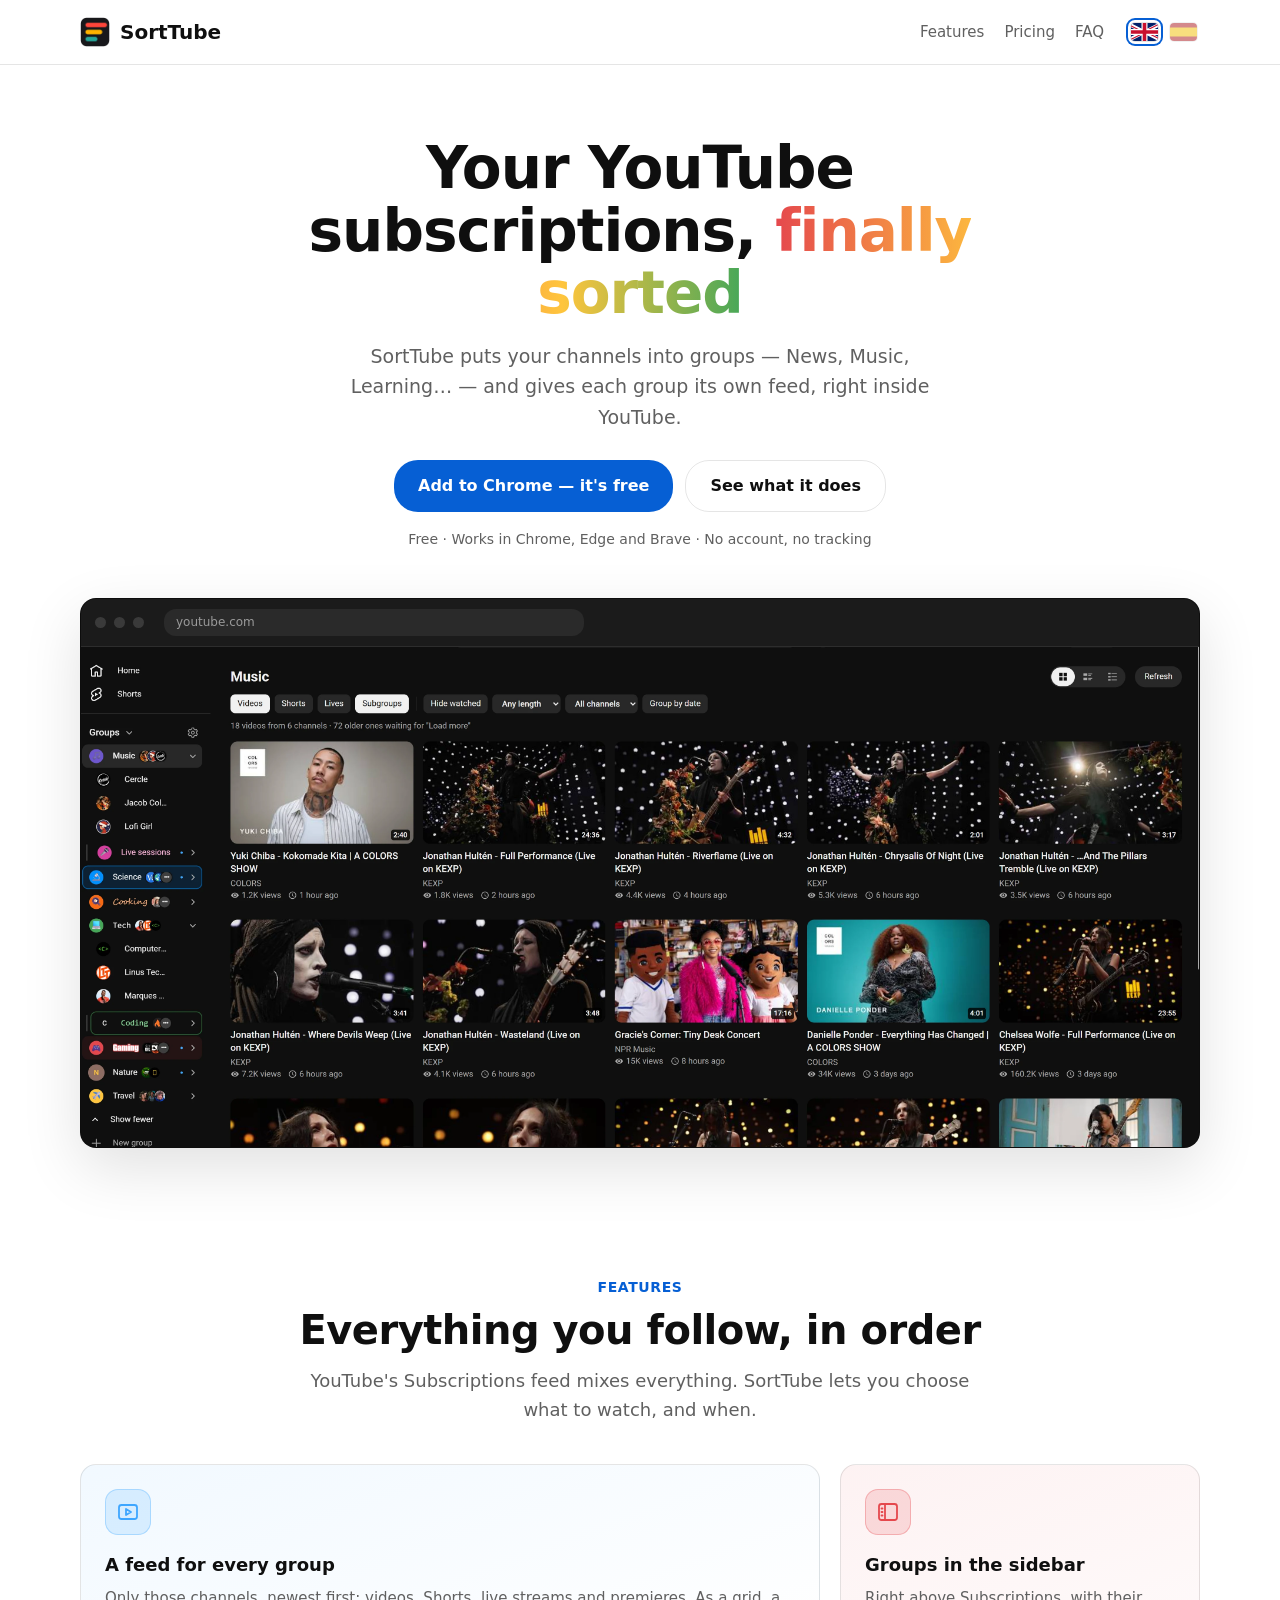
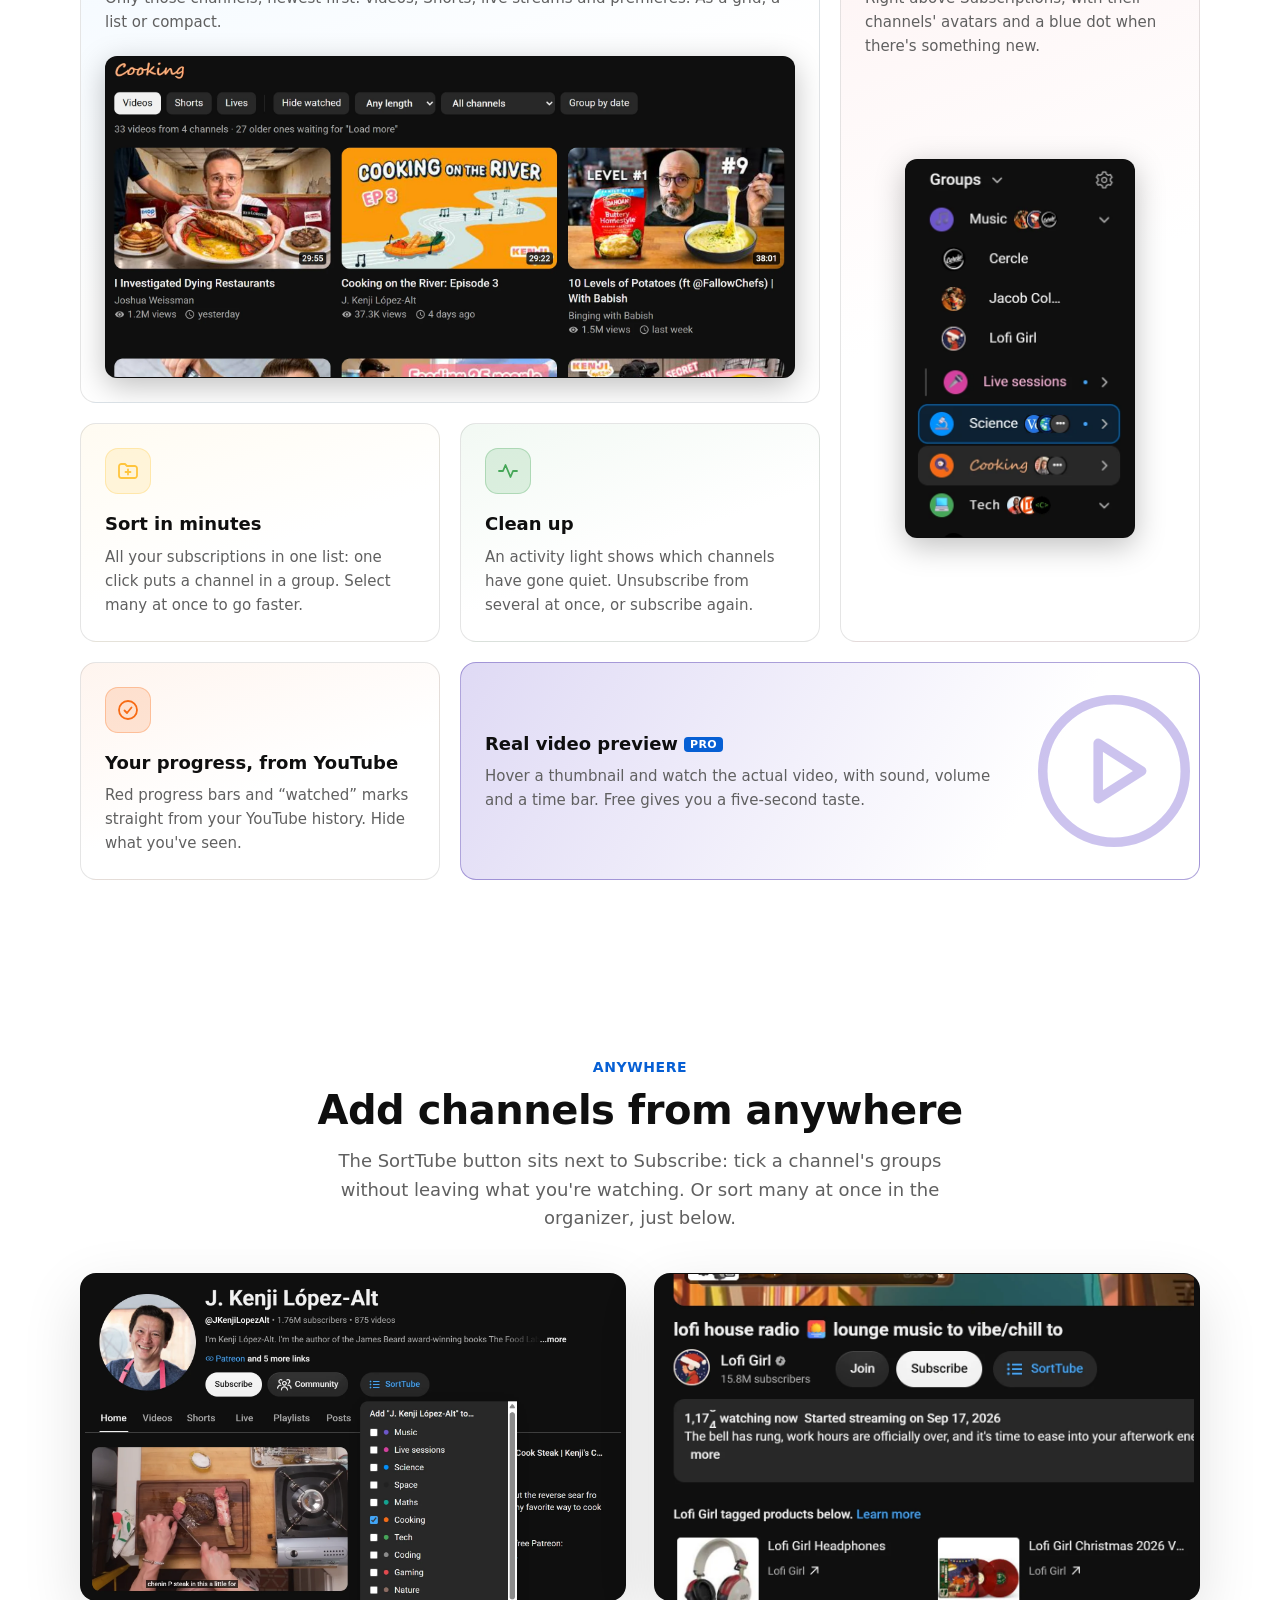
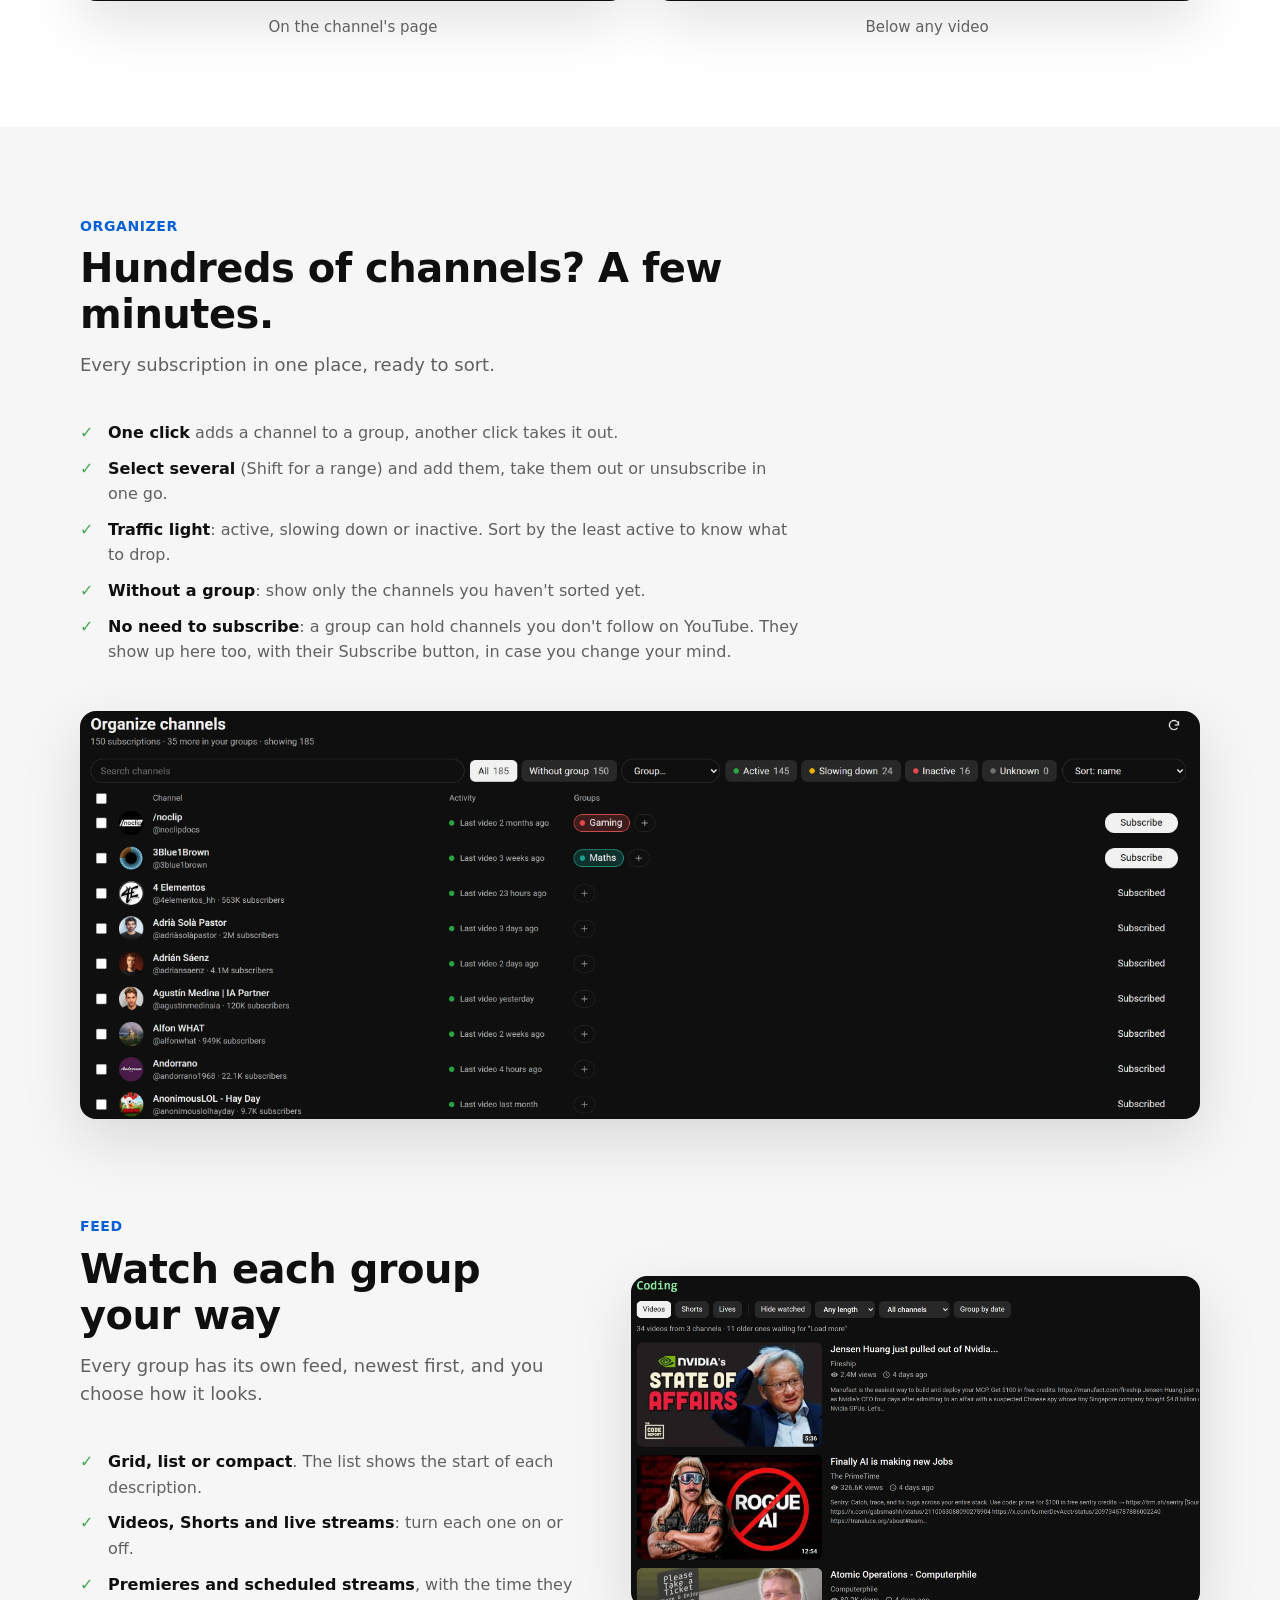
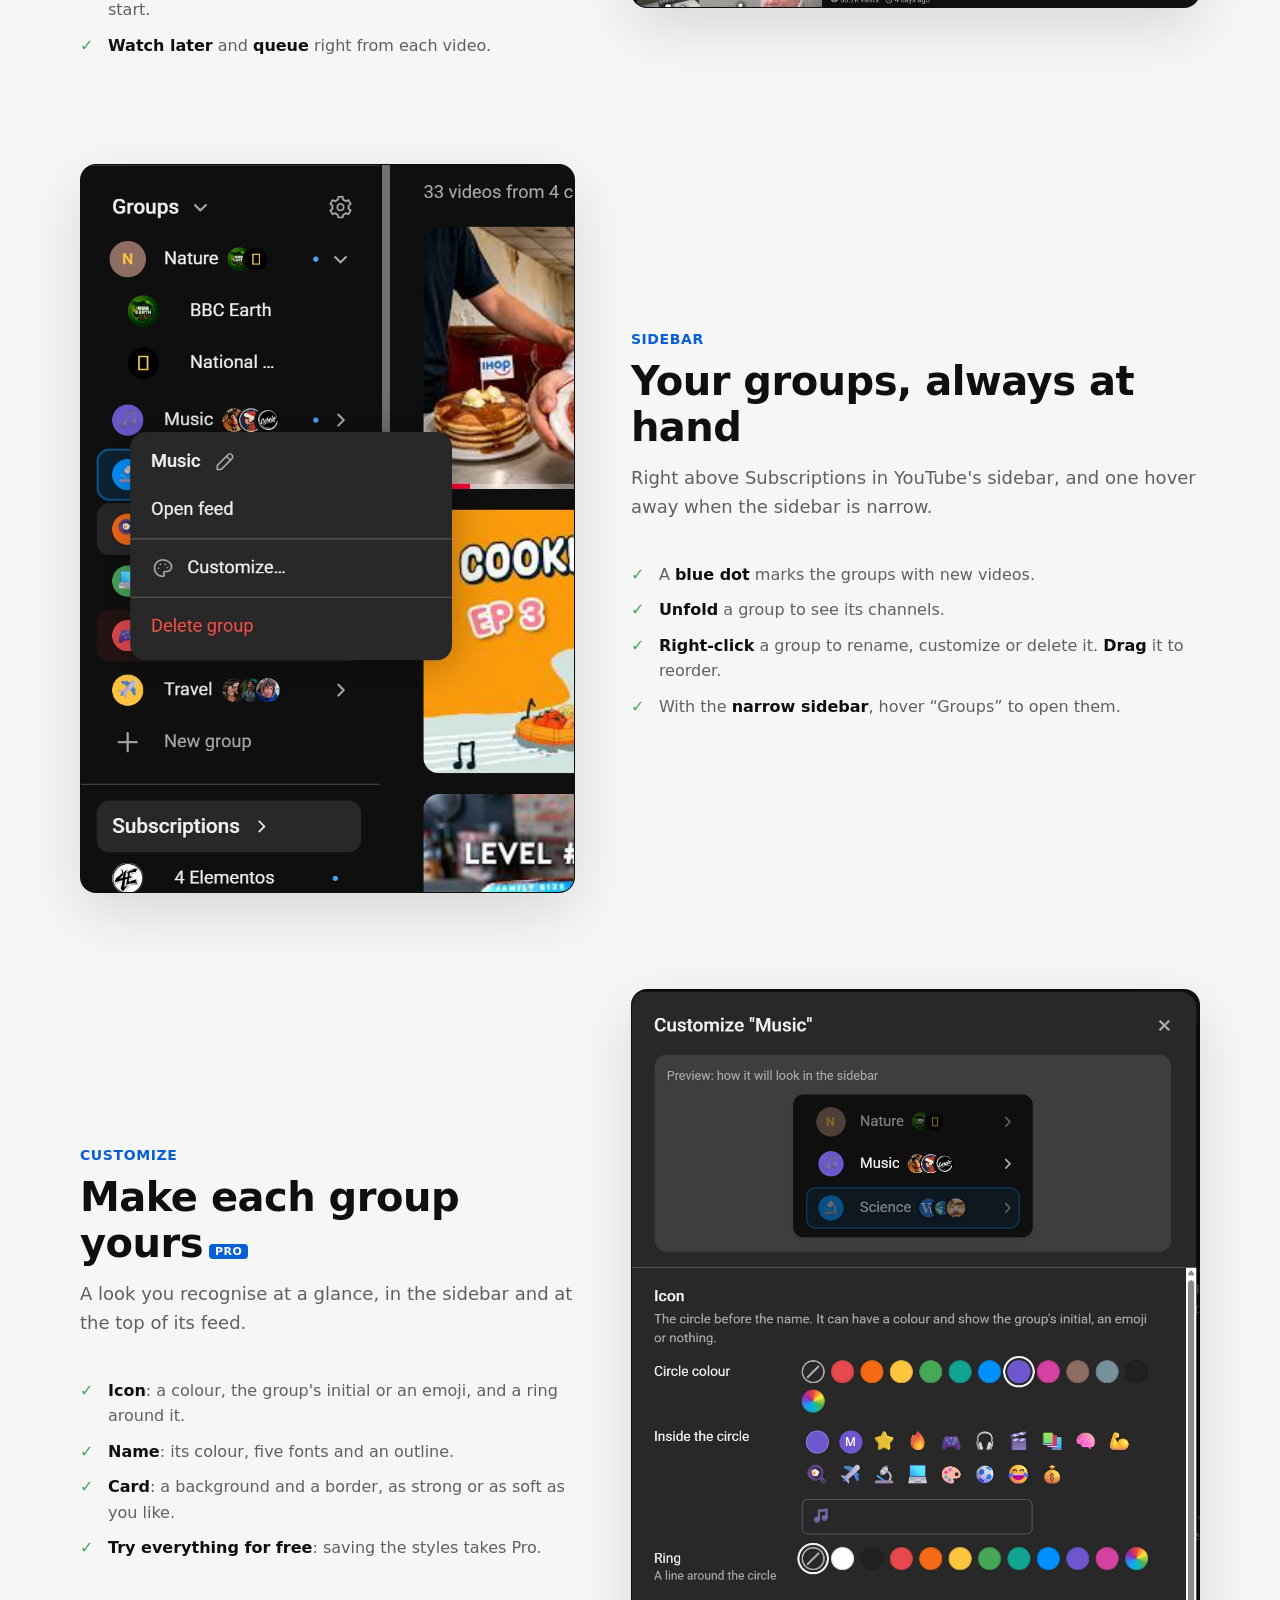
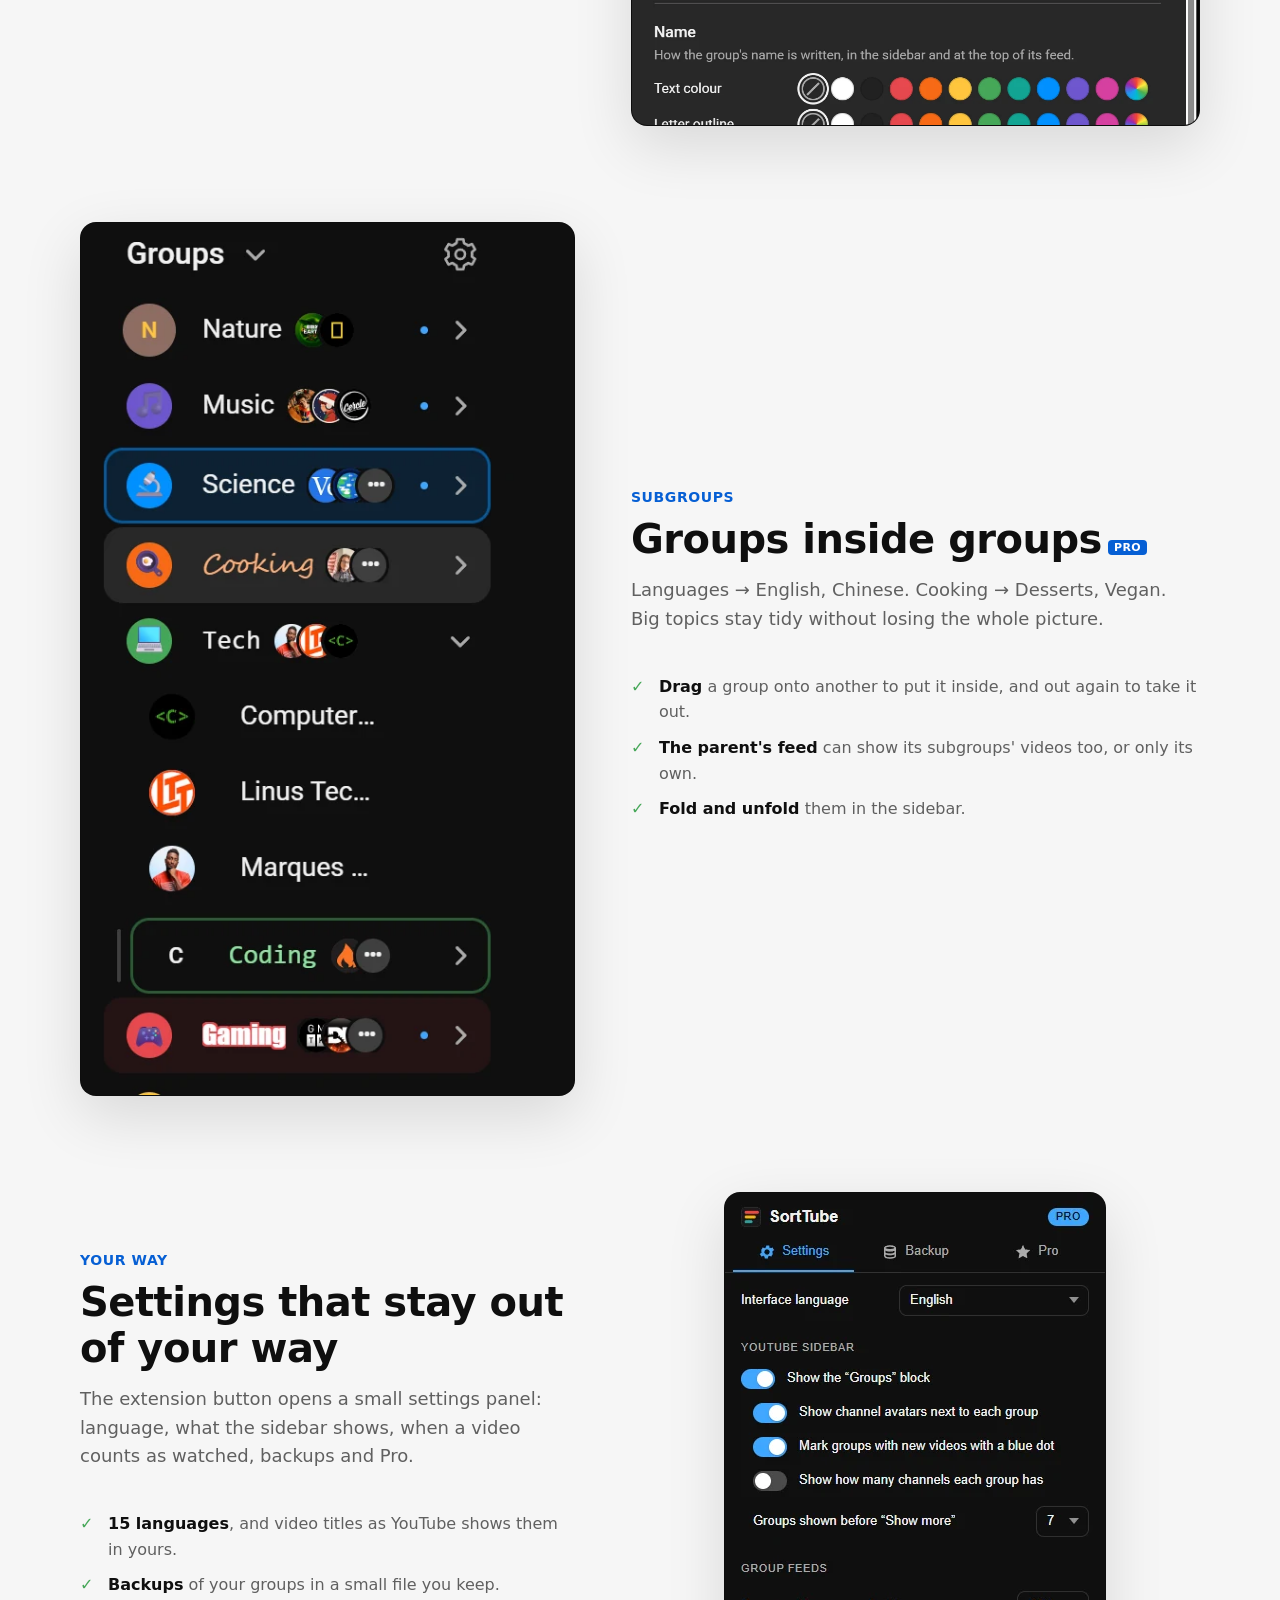
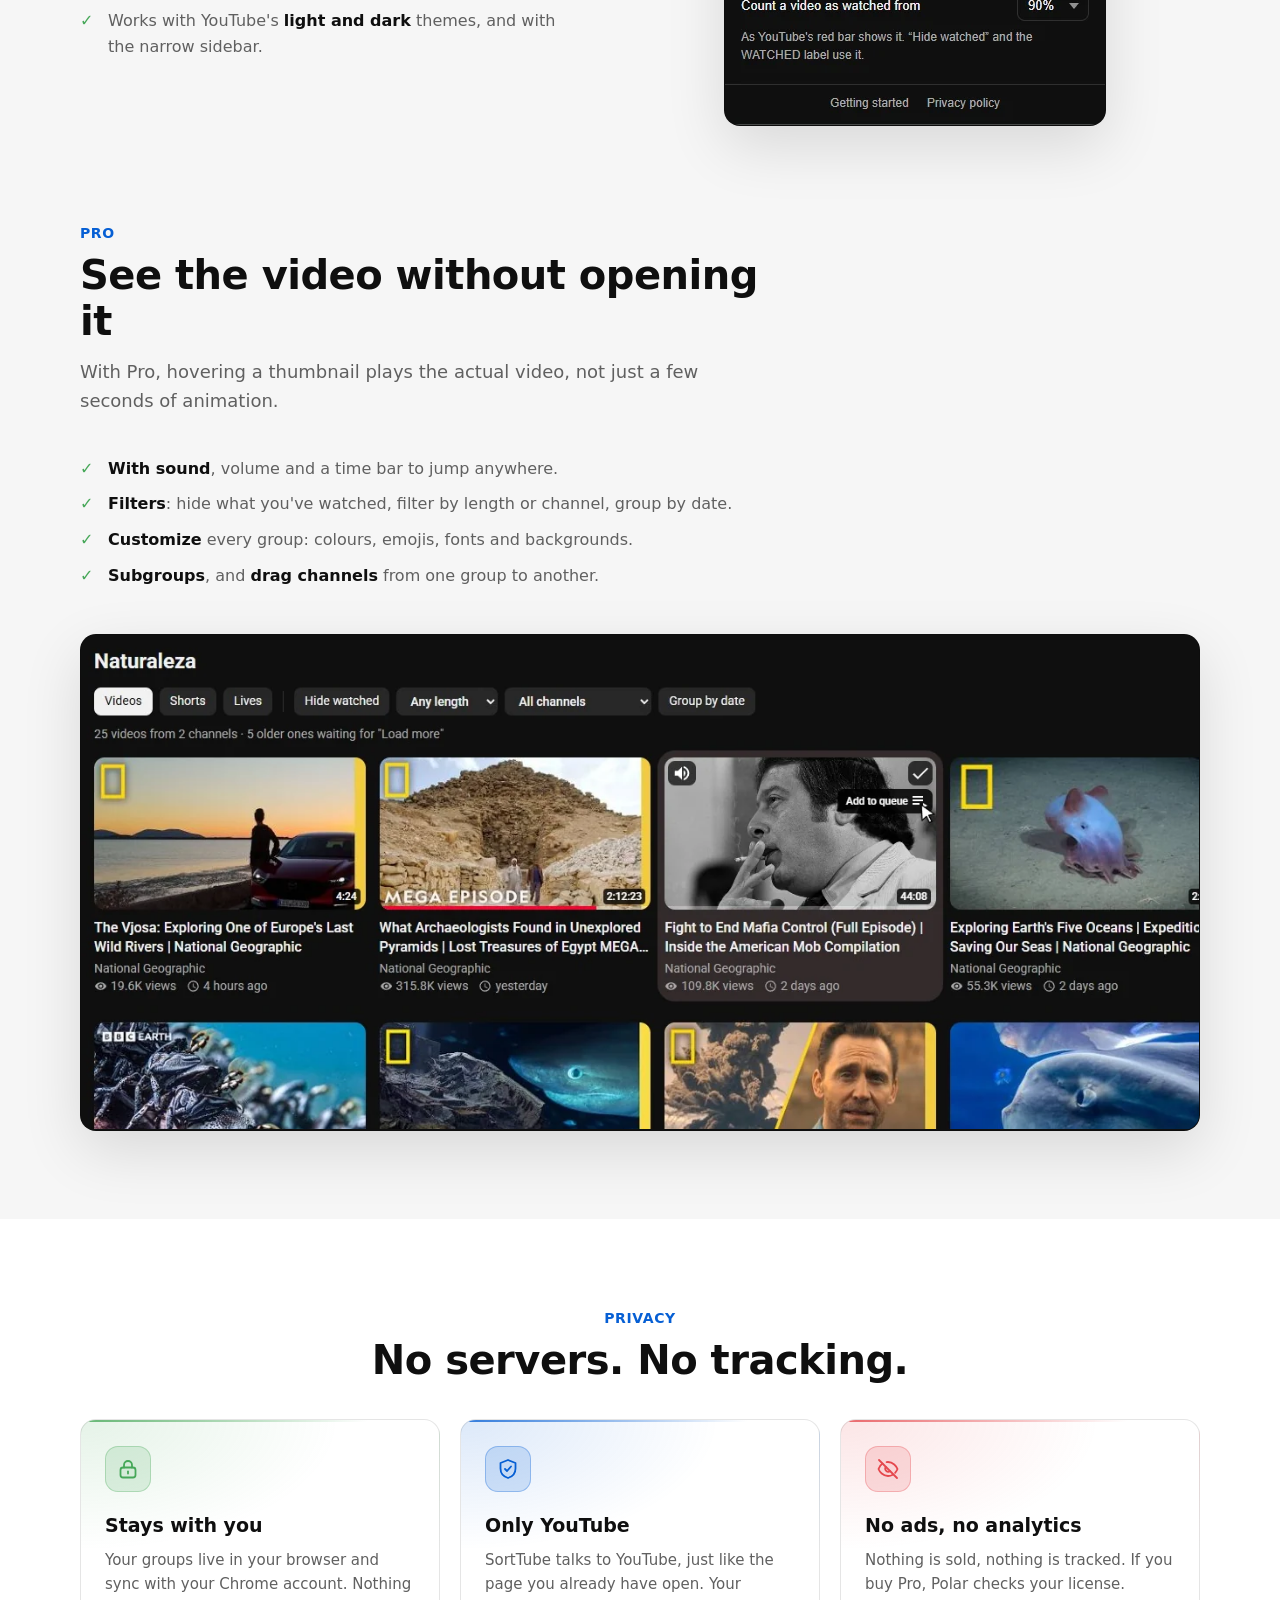
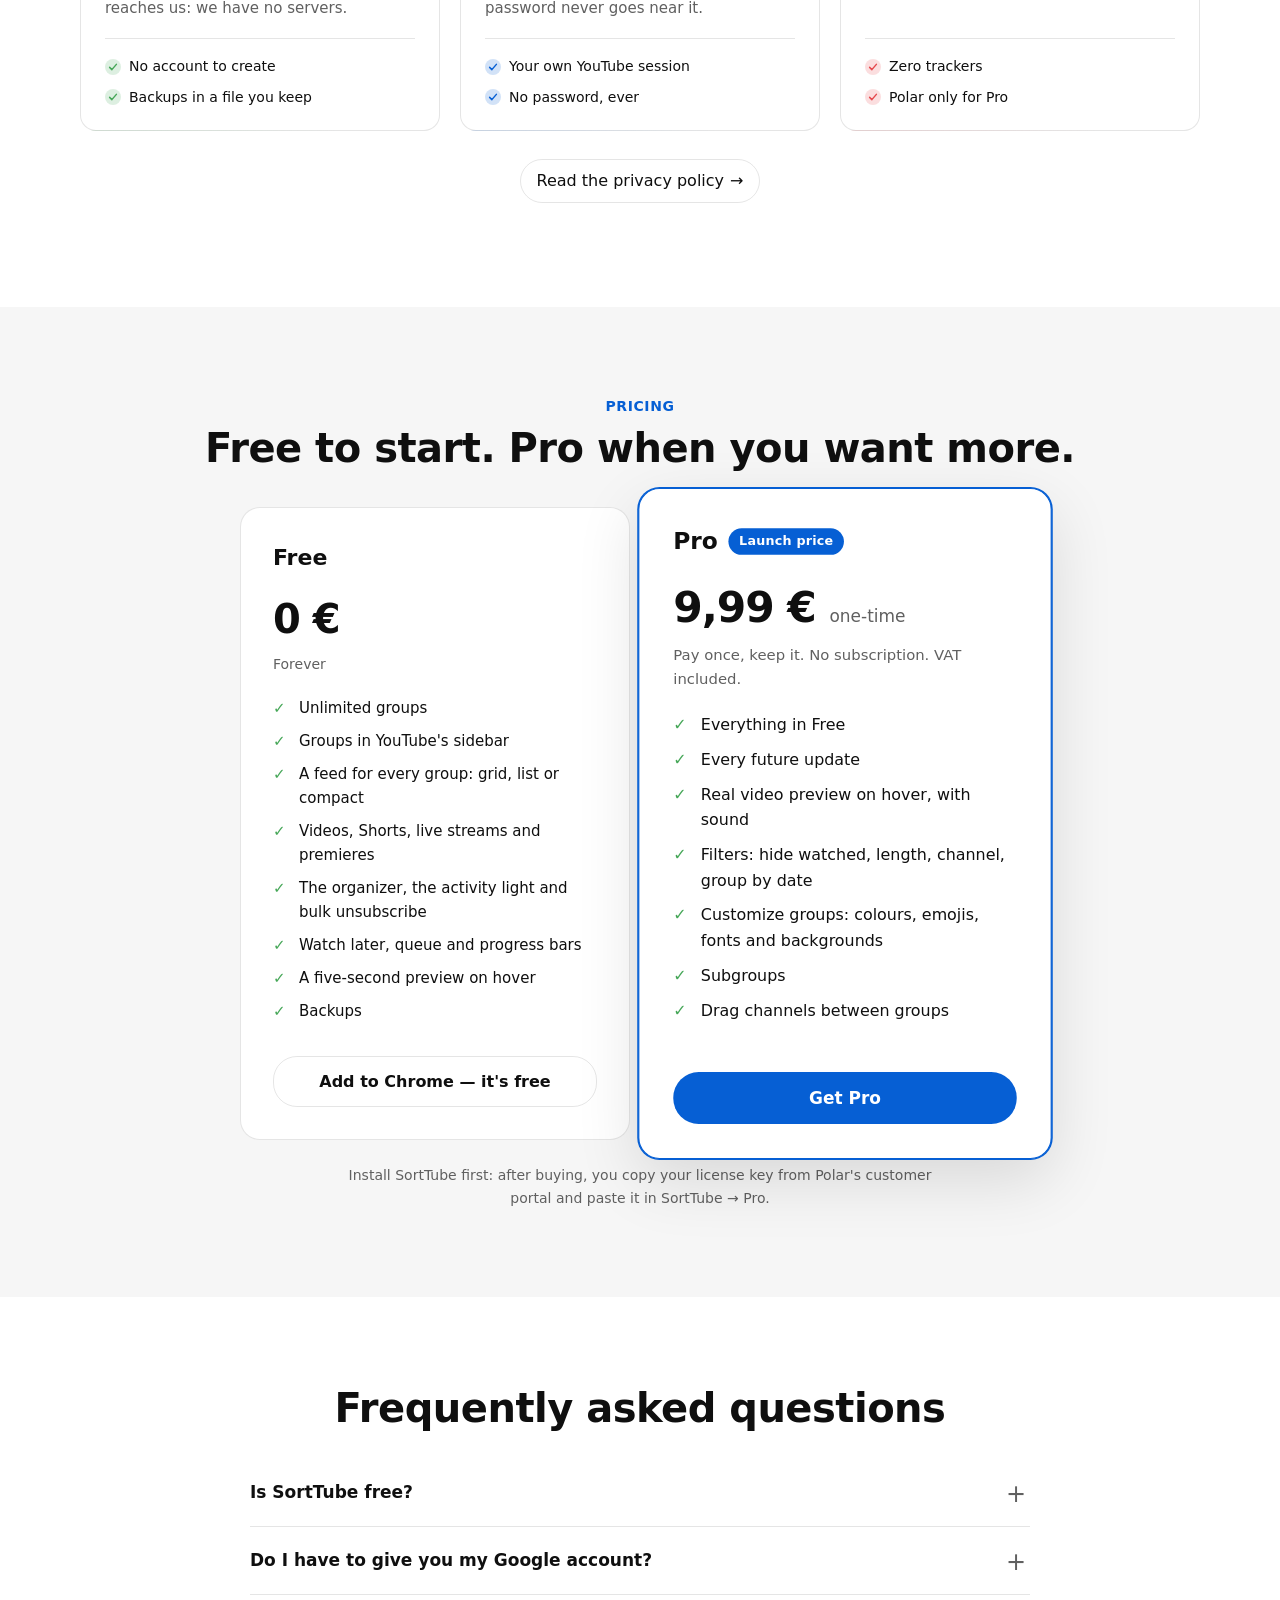
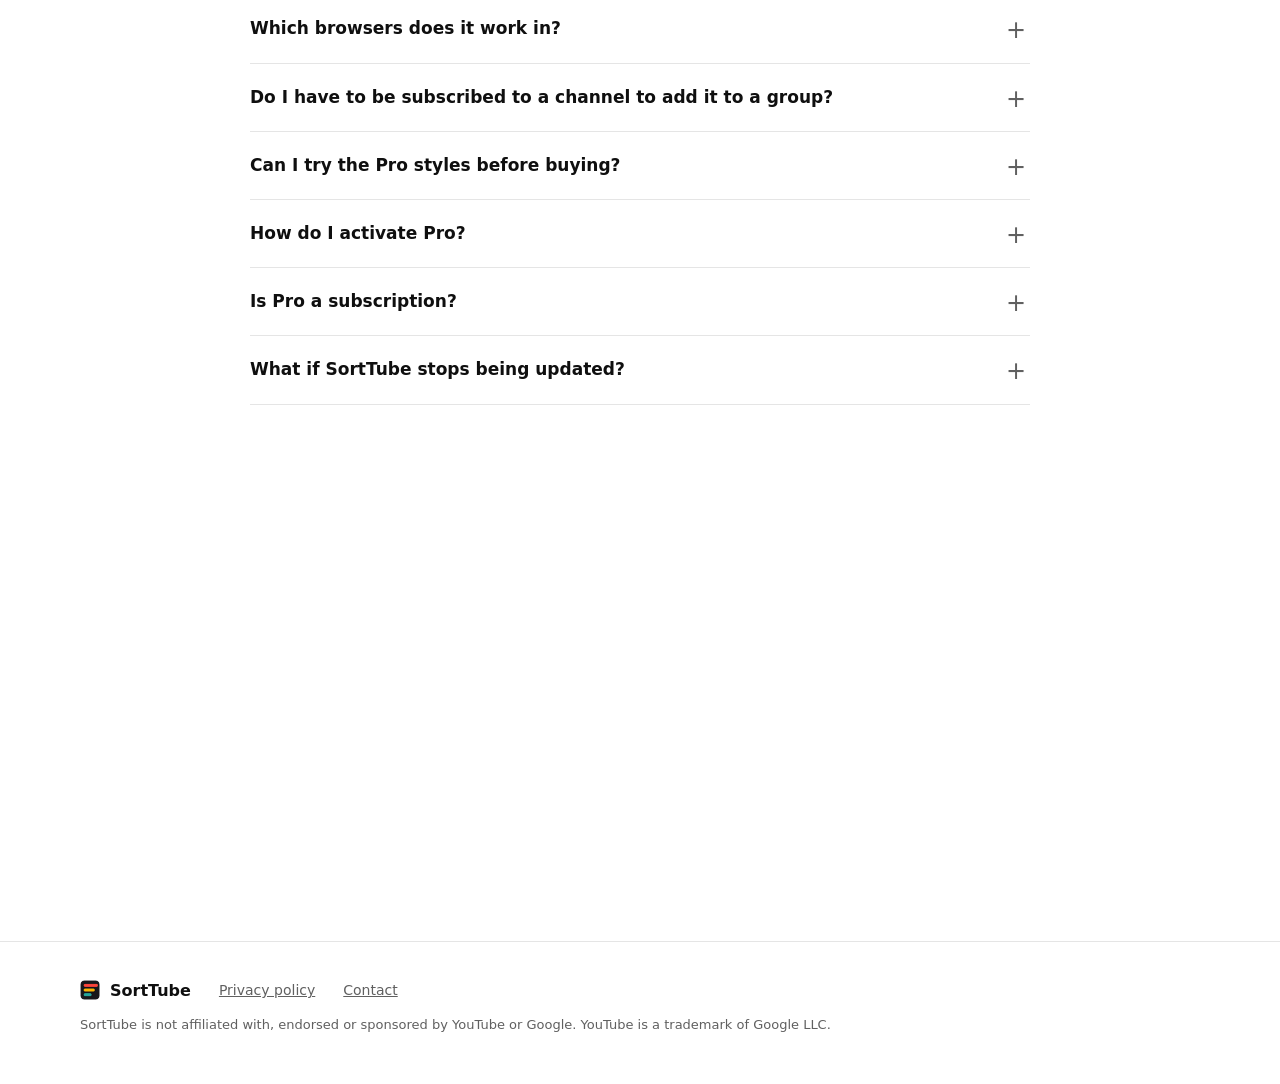
==== commit 24461484: "Add files via upload" ====
--- a/index.html
+++ b/index.html
@@ -38,7 +38,7 @@
           <h1>Your YouTube subscriptions, <em>finally sorted</em></h1>
           <p class="lead">SortTube puts your channels into groups — News, Music, Learning… — and gives each group its own feed, right inside YouTube.</p>
           <div class="actions">
-            <span class="btn soon">Coming soon to the Chrome Web Store</span>
+            <a class="btn primary" href="https://chromewebstore.google.com/detail/sorttube/mfifnegbjaopjaigdodmpoejmfbdalpd" target="_blank" rel="noopener">Add to Chrome — it's free</a>
             <a class="btn ghost" href="#features">See what it does</a>
           </div>
           <p class="small">Free · Works in Chrome, Edge and Brave · No account, no tracking</p>
@@ -225,7 +225,7 @@
               <div class="price">0 €</div>
               <p class="note">Forever</p>
               <ul><li>Unlimited groups</li><li>Groups in YouTube's sidebar</li><li>A feed for every group: grid, list or compact</li><li>Videos, Shorts, live streams and premieres</li><li>The organizer, the activity light and bulk unsubscribe</li><li>Watch later, queue and progress bars</li><li>A five-second preview on hover</li><li>Backups</li></ul>
-              <span class="btn soon">Coming soon to the Chrome Web Store</span>
+              <a class="btn ghost" href="https://chromewebstore.google.com/detail/sorttube/mfifnegbjaopjaigdodmpoejmfbdalpd" target="_blank" rel="noopener">Add to Chrome — it's free</a>
             </div>
             <div class="plan pro">
               <h3>Pro <span class="badge">Launch price</span></h3>
@@ -260,7 +260,7 @@
       <div class="final">
         <div class="wrap">
           <h2>Bring order to YouTube</h2>
-          <span class="btn soon">Coming soon to the Chrome Web Store</span>
+          <a class="btn primary" href="https://chromewebstore.google.com/detail/sorttube/mfifnegbjaopjaigdodmpoejmfbdalpd" target="_blank" rel="noopener">Add to Chrome — it's free</a>
         </div>
       </div>
     </main>
